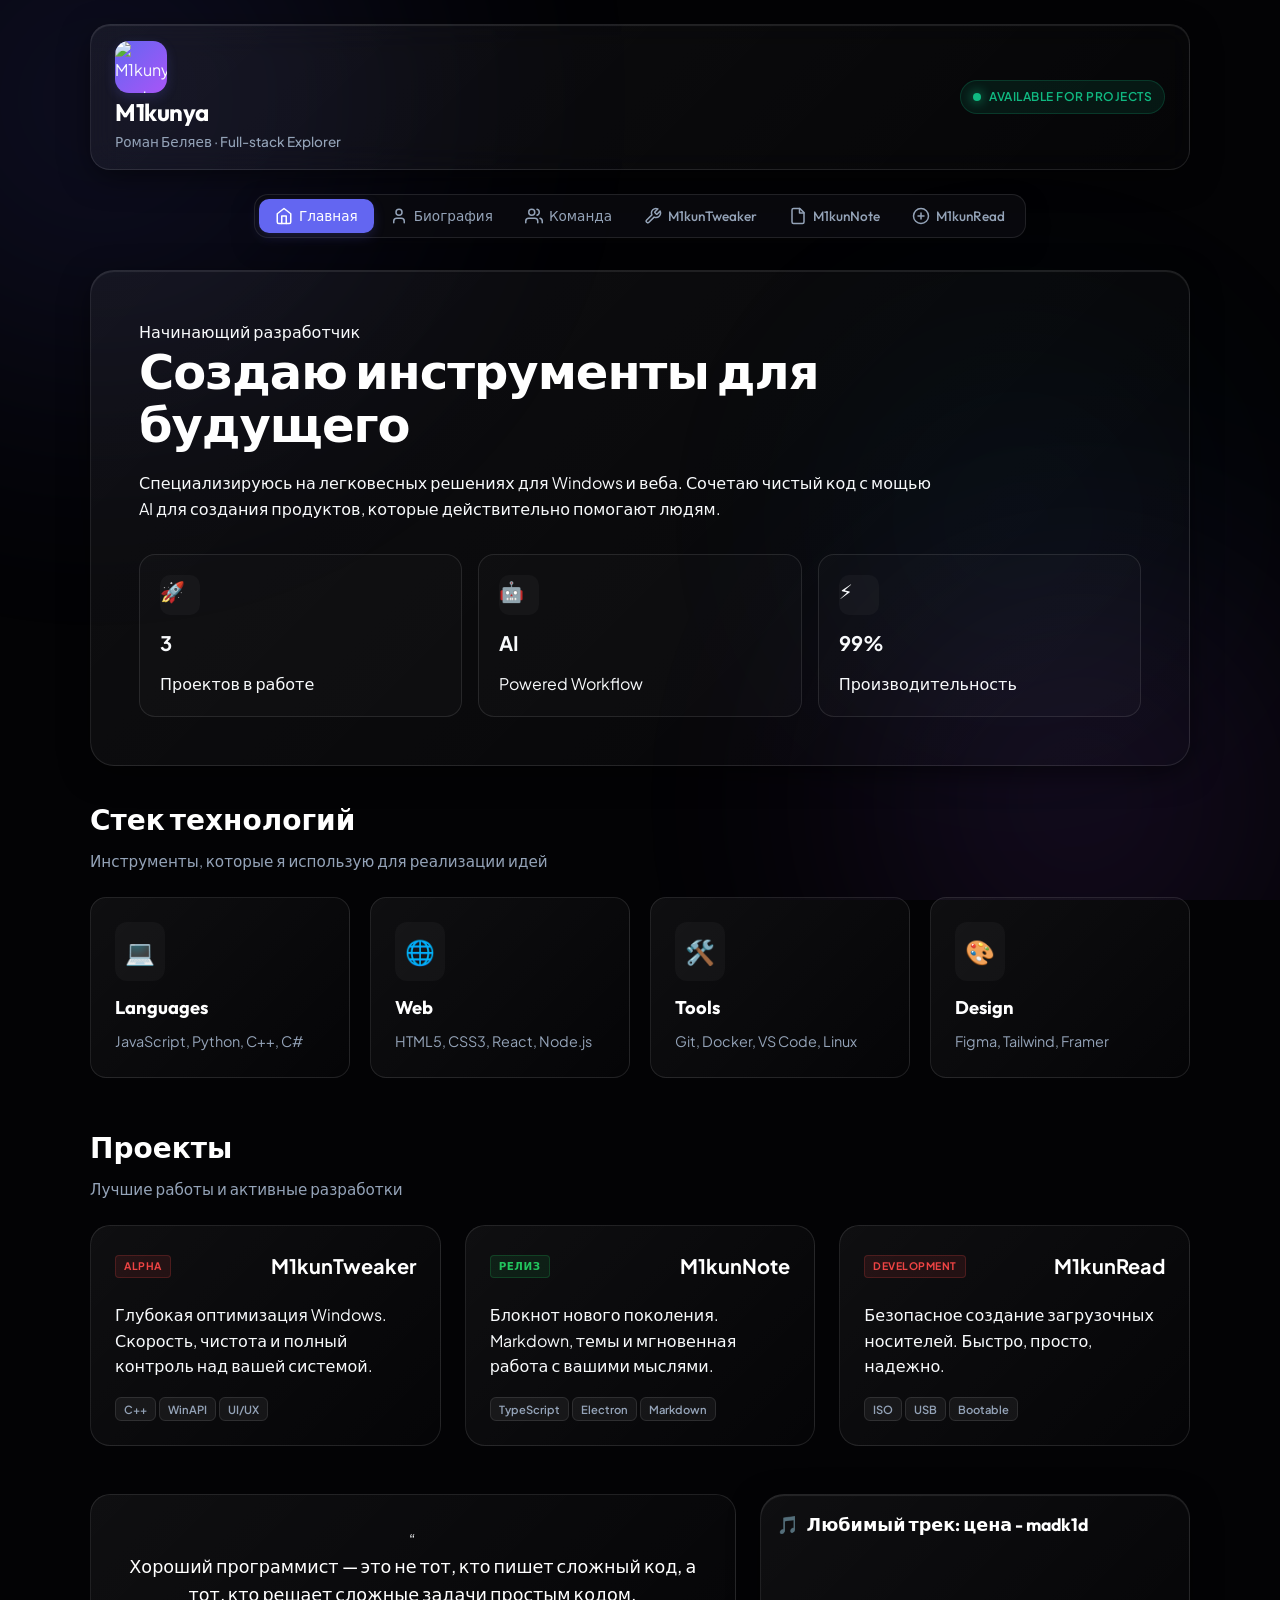
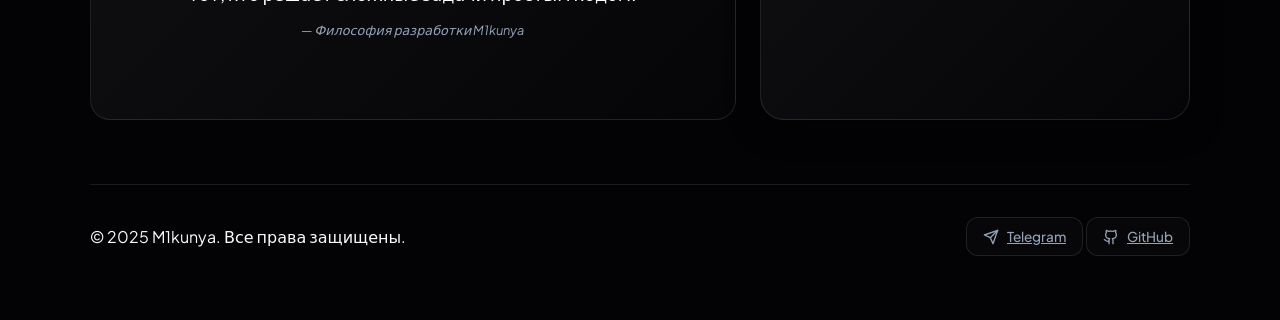
==== index.html @ b3859ced "Add M1kunNote installation download and GitHub links to portfolio page" ====
<!DOCTYPE html>
<html lang="ru">
<head>
    <meta charset="UTF-8">
    <meta name="viewport" content="width=device-width, initial-scale=1.0">
    <title>M1kunya — Начинающий разработчик & IT-энтузиаст</title>
    <!-- CSS Stylesheet -->
    <link rel="stylesheet" href="CSS.css">
    <!-- Google Fonts -->
    <link rel="preconnect" href="https://fonts.googleapis.com">
    <link rel="preconnect" href="https://fonts.gstatic.com" crossorigin>
    <link href="https://fonts.googleapis.com/css2?family=Outfit:wght@300;400;500;600;700;800&family=Plus+Jakarta+Sans:wght@300;400;500;600;700&display=swap" rel="stylesheet">
</head>
<body>
    <!-- Background glow elements -->
    <div class="glow-bg-container" aria-hidden="true">
        <div class="glow-orb orb-1"></div>
        <div class="glow-orb orb-2"></div>
        <div class="glow-orb orb-3"></div>
    </div>

    <!-- Header -->
    <header class="app-header">
        <div class="header-content">
            <div class="brand-section">
                <div class="avatar-ring">
                    <img src="https://avatars.githubusercontent.com/u/187798544?v=4" alt="M1kunya Avatar" class="avatar-img">
                </div>
                <div class="brand-text">
                    <h1>M1kunya</h1>
                    <p class="subtitle">Роман Беляев · Full-stack Explorer</p>
                </div>
            </div>
            <div class="status-indicator">
                <span class="status-dot"></span>
                <span class="status-text">Available for projects</span>
            </div>
        </div>
    </header>

    <!-- Navigation Menu -->
    <nav class="app-nav">
        <div class="nav-container">
            <button class="nav-pill active" data-target="home">
                <svg xmlns="http://www.w3.org/2000/svg" width="18" height="18" viewBox="0 0 24 24" fill="none" stroke="currentColor" stroke-width="2" stroke-linecap="round" stroke-linejoin="round"><path d="m3 9 9-7 9 7v11a2 2 0 0 1-2 2H5a2 2 0 0 1-2-2z"/><polyline points="9 22 9 12 15 12 15 22"/></svg>
                Главная
            </button>
            <button class="nav-pill" data-target="biography">
                <svg xmlns="http://www.w3.org/2000/svg" width="18" height="18" viewBox="0 0 24 24" fill="none" stroke="currentColor" stroke-width="2" stroke-linecap="round" stroke-linejoin="round"><path d="M19 21v-2a4 4 0 0 0-4-4H9a4 4 0 0 0-4 4v2"/><circle cx="12" cy="7" r="4"/></svg>
                Биография
            </button>
            <button class="nav-pill" data-target="team">
                <svg xmlns="http://www.w3.org/2000/svg" width="18" height="18" viewBox="0 0 24 24" fill="none" stroke="currentColor" stroke-width="2" stroke-linecap="round" stroke-linejoin="round"><path d="M17 21v-2a4 4 0 0 0-4-4H5a4 4 0 0 0-4 4v2"/><circle cx="9" cy="7" r="4"/><path d="M23 21v-2a4 4 0 0 0-3-3.87"/><path d="M16 3.13a4 4 0 0 1 0 7.75"/></svg>
                Команда
            </button>
            <button class="nav-pill" data-target="tweaker">
                <svg xmlns="http://www.w3.org/2000/svg" width="18" height="18" viewBox="0 0 24 24" fill="none" stroke="currentColor" stroke-width="2" stroke-linecap="round" stroke-linejoin="round"><path d="M14.7 6.3a1 1 0 0 0 0 1.4l1.6 1.6a1 1 0 0 0 1.4 0l3.77-3.77a6 6 0 0 1-7.94 7.94l-6.91 6.91a2.12 2.12 0 0 1-3-3l6.91-6.91a6 6 0 0 1 7.94-7.94l-3.76 3.76z"/></svg>
                M1kunTweaker
            </button>
            <button class="nav-pill" data-target="note">
                <svg xmlns="http://www.w3.org/2000/svg" width="18" height="18" viewBox="0 0 24 24" fill="none" stroke="currentColor" stroke-width="2" stroke-linecap="round" stroke-linejoin="round"><path d="M14.5 2H6a2 2 0 0 0-2 2v16a2 2 0 0 0 2 2h12a2 2 0 0 0 2-2V7.5L14.5 2z"/><polyline points="14 2 14 8 20 8"/></svg>
                M1kunNote
            </button>
            <button class="nav-pill" data-target="read">
                <svg xmlns="http://www.w3.org/2000/svg" width="18" height="18" viewBox="0 0 24 24" fill="none" stroke="currentColor" stroke-width="2" stroke-linecap="round" stroke-linejoin="round"><circle cx="12" cy="12" r="10"/><path d="M12 8v8"/><path d="M8 12h8"/></svg>
                M1kunRead
            </button>
        </div>
    </nav>

    <!-- Main Content Area -->
    <main class="app-main">
        
        <!-- HOME SECTION -->
        <section id="home" class="content-tab active">
            <div class="hero-card">
                <div class="hero-info">
                    <span class="badge-accent">Начинающий разработчик</span>
                    <h2>Создаю инструменты для будущего</h2>
                    <p>Специализируюсь на легковесных решениях для Windows и веба. Сочетаю чистый код с мощью AI для создания продуктов, которые действительно помогают людям.</p>
                </div>
                <div class="metrics-grid">
                    <div class="metric-card">
                        <div class="metric-icon">🚀</div>
                        <span class="metric-val text-accent" data-target="3">0</span>
                        <span class="metric-lbl">Проектов в работе</span>
                    </div>
                    <div class="metric-card">
                        <div class="metric-icon">🤖</div>
                        <span class="metric-val text-accent">AI</span>
                        <span class="metric-lbl">Powered Workflow</span>
                    </div>
                    <div class="metric-card">
                        <div class="metric-icon">⚡</div>
                        <span class="metric-val text-accent">99%</span>
                        <span class="metric-lbl">Производительность</span>
                    </div>
                </div>
            </div>

            <!-- Skills & Tech Grid -->
            <div class="section-container">
                <div class="section-header">
                    <h2>Стек технологий</h2>
                    <p>Инструменты, которые я использую для реализации идей</p>
                </div>
                <div class="skills-grid">
                    <div class="skill-category-card">
                        <div class="category-icon">💻</div>
                        <h3>Languages</h3>
                        <p class="skill-list">JavaScript, Python, C++, C#</p>
                    </div>
                    <div class="skill-category-card">
                        <div class="category-icon">🌐</div>
                        <h3>Web</h3>
                        <p class="skill-list">HTML5, CSS3, React, Node.js</p>
                    </div>
                    <div class="skill-category-card">
                        <div class="category-icon">🛠️</div>
                        <h3>Tools</h3>
                        <p class="skill-list">Git, Docker, VS Code, Linux</p>
                    </div>
                    <div class="skill-category-card">
                        <div class="category-icon">🎨</div>
                        <h3>Design</h3>
                        <p class="skill-list">Figma, Tailwind, Framer</p>
                    </div>
                </div>
            </div>

            <!-- Key Projects Grid -->
            <div class="section-container">
                <div class="section-header">
                    <h2>Проекты</h2>
                    <p>Лучшие работы и активные разработки</p>
                </div>
                <div class="projects-grid">
                    <div class="project-preview-card" data-project-link="tweaker">
                        <div class="project-header">
                            <span class="card-status danger">Alpha</span>
                            <h3>M1kunTweaker</h3>
                        </div>
                        <p>Глубокая оптимизация Windows. Скорость, чистота и полный контроль над вашей системой.</p>
                        <div class="card-footer">
                            <span class="tech-tag">C++</span>
                            <span class="tech-tag">WinAPI</span>
                            <span class="tech-tag">UI/UX</span>
                        </div>
                    </div>
                    
                    <div class="project-preview-card" data-project-link="note">
                        <div class="project-header">
                            <span class="card-status success">Релиз</span>
                            <h3>M1kunNote</h3>
                        </div>
                        <p>Блокнот нового поколения. Markdown, темы и мгновенная работа с вашими мыслями.</p>
                        <div class="card-footer">
                            <span class="tech-tag">TypeScript</span>
                            <span class="tech-tag">Electron</span>
                            <span class="tech-tag">Markdown</span>
                        </div>
                    </div>

                    <div class="project-preview-card" data-project-link="read">
                        <div class="project-header">
                            <span class="card-status danger">Development</span>
                            <h3>M1kunRead</h3>
                        </div>
                        <p>Безопасное создание загрузочных носителей. Быстро, просто, надежно.</p>
                        <div class="card-footer">
                            <span class="tech-tag">ISO</span>
                            <span class="tech-tag">USB</span>
                            <span class="tech-tag">Bootable</span>
                        </div>
                    </div>
                </div>
            </div>

            <!-- Bottom Row: Philosophy & Favorite Track -->
            <div class="bottom-home-grid" style="display: grid; grid-template-columns: 1.2fr 0.8fr; gap: 24px; margin-top: 32px; align-items: stretch;">
                <div class="philosophic-banner" style="margin: 0;">
                    <div class="banner-content">
                        <div class="quote-icon">“</div>
                        <blockquote>
                            Хороший программист — это не тот, кто пишет сложный код, а тот, кто решает сложные задачи простым кодом.
                        </blockquote>
                        <cite>— Философия разработки M1kunya</cite>
                    </div>
                </div>
                
                <div class="glass-block music-card-container" style="display: flex; flex-direction: column; padding: 16px; min-height: 220px; justify-content: space-between;">
                    <h3 style="font-family: var(--font-heading); font-size: 1.1rem; color: #fff; margin-bottom: 12px; display: flex; align-items: center; gap: 8px;">
                        <span>🎵</span> Любимый трек: цена - madk1d
                    </h3>
                    <iframe style="border-radius:12px; border: none;" src="https://open.spotify.com/embed/album/3Duo917O1SGNn6g3mcJCYd?utm_source=generator" width="100%" height="152" frameBorder="0" allowfullscreen="" allow="autoplay; clipboard-write; encrypted-media; fullscreen; picture-in-picture" loading="lazy"></iframe>
                </div>
            </div>
        </section>

        <!-- BIOGRAPHY SECTION -->
        <section id="biography" class="content-tab">
            <div class="bio-hero-container">
                <div class="bio-hero-info">
                    <span class="badge-accent">About Me</span>
                    <h2>Роман Беляев</h2>
                    <p class="bio-intro">Full-stack разработчик и исследователь AI. Создаю софт, который делает жизнь проще. Ростов-на-Дону, Россия.</p>
                    
                    <div class="info-tags">
                        <span class="pill-badge soft">#Windows</span>
                        <span class="pill-badge info">#AI</span>
                        <span class="pill-badge success">#SelfTaught</span>
                    </div>
                </div>
                
                <div class="bio-stats">
                    <div class="bio-stat-item">
                        <span class="num text-accent" data-target="12">0</span>
                        <span class="label">Years Old</span>
                    </div>
                    <div class="bio-stat-item">
                        <span class="num text-accent">RU</span>
                        <span class="label">Location</span>
                    </div>
                </div>
            </div>

            <div class="bio-content-grid">
                <!-- Hobbies -->
                <div class="glass-block">
                    <h3>Хобби и интересы</h3>
                    <ul class="styled-list">
                        <li>
                            <span class="list-bullet">🎮</span>
                            <span>Стример на платформе Twitch</span>
                        </li>
                        <li>
                            <span class="list-bullet">💻</span>
                            <span>Разработка приложений и веб-сайтов</span>
                        </li>
                        <li>
                            <span class="list-bullet">🎨</span>
                            <span>Дизайн пользовательских интерфейсов</span>
                        </li>
                        <li>
                            <span class="list-bullet">🚀</span>
                            <span>Изучение новых технологий и языков</span>
                        </li>
                    </ul>
                </div>

                <!-- Story -->
                <div class="glass-block">
                    <h3>История жизни</h3>
                    <div class="bio-text">
                        <p>Роман родился и вырос в городе Ростов-на-Дону, где и проживает по сей день. Его путь в мире технологий начался с самостоятельного изучения программирования, что стало отправной точкой для развития его карьеры.</p>
                        <p>Стримерская деятельность началась после успешного эксперимента на платформе Twitch, где Роман впервые набрал 20 зрителей за один стрим. Этот опыт вдохновил его на дальнейшее развитие в данном направлении.</p>
                        <p>На протяжении своей карьеры Роман столкнулся с различными вызовами, включая потерю исходного кода проектов, что только укрепило его навыки и опыт в разработке.</p>
                    </div>
                </div>
            </div>

            <!-- Career Highlights -->
            <div class="section-container">
                <div class="section-header">
                    <h2>Ключевые моменты карьеры</h2>
                    <p>Важные вехи, сформировавшие подход к кодингу</p>
                </div>
                <div class="highlights-grid">
                    <div class="highlight-card">
                        <div class="hl-number">01</div>
                        <h3>Дважды терял исходный код</h3>
                        <p>Эти инциденты научили важности резервного копирования и управления версиями кода (Git), что значительно улучшило его подход к разработке.</p>
                    </div>
                    <div class="highlight-card">
                        <div class="hl-number">02</div>
                        <h3>Быстрое изучение технологий</h3>
                        <p>Легко освоил такие языки программирования как JavaScript, Python, C++, C#, что демонстрирует его способности к быстрому обучению.</p>
                    </div>
                    <div class="highlight-card">
                        <div class="hl-number">03</div>
                        <h3>Самостоятельное развитие</h3>
                        <p>Все свои навыки в разработке и стриминге Роман приобрел благодаря собственной инициативе, упорству и практике.</p>
                    </div>
                    <div class="highlight-card">
                        <div class="hl-number">04</div>
                        <h3>Использование нейросетей</h3>
                        <p>Роман следит за бэкендом кода, в то время как нейросеть помогает с фронтендом. Это позволяет оптимизировать процесс и ускорить релизы.</p>
                    </div>
                </div>
            </div>

            <div class="philosophic-banner alt-style">
                <div class="banner-content">
                    <blockquote class="philosophy-quote">
                        "Каждый вызов — это возможность для роста. Потеря кода не означает поражение, а дает шанс создать что-то еще лучшее."
                    </blockquote>
                </div>
            </div>
        </section>

        <!-- TEAM SECTION -->
        <section id="team" class="content-tab">
            <div class="team-hero">
                <div class="th-info">
                    <span class="badge-accent">Коллаборация и рост</span>
                    <h2>Кто мы</h2>
                    <p>Мы небольшая, но гибкая команда, объединяющая разработку, дизайн и эксперименты с нейросетями. Фокусируемся на продуктах, которые делают работу пользователей проще и приятнее.</p>
                </div>
                <div class="th-metrics">
                    <div class="metric-min">
                        <span class="val">3</span>
                        <span class="lbl">ключевых направления: разработка, дизайн, комьюнити</span>
                    </div>
                    <div class="metric-min">
                        <span class="val">24/7</span>
                        <span class="lbl">улучшаем продукты и документацию</span>
                    </div>
                    <div class="metric-min">
                        <span class="val">∞</span>
                        <span class="lbl">идей и экспериментов с AI-подходами</span>
                    </div>
                </div>
            </div>

            <div class="team-split-grid">
                <!-- Classes of participants -->
                <div class="glass-block">
                    <h3>Классы участников</h3>
                    <div class="class-cards">
                        <div class="class-card">
                            <h4>Комьюнити тестировщиков</h4>
                            <p class="role-sub">Обратная связь и тесты</p>
                            <p>Помогают находить баги, предлагают улучшения и проверяют стабильность сборок на разных версиях систем Windows 10/11.</p>
                        </div>
                        <div class="class-card">
                            <h4>AI-ассистенты</h4>
                            <p class="role-sub">Исследования и автоматизация</p>
                            <p>Генерируют идеи, ускоряют написание кода и документации, помогают прототипировать функции интерфейсов.</p>
                        </div>
                    </div>
                </div>

                <!-- How we work -->
                <div class="glass-block">
                    <h3>Как мы работаем</h3>
                    <div class="work-methods">
                        <div class="method-item">
                            <span class="m-icon">💎</span>
                            <div>
                                <h4>Прозрачность</h4>
                                <p>Регулярно обновляем планы, версии и статусы. Вся документация и дизайн доступны в открытом виде.</p>
                            </div>
                        </div>
                        <div class="method-item">
                            <span class="m-icon">🧪</span>
                            <div>
                                <h4>Эксперименты</h4>
                                <p>Тестируем новые подходы к Windows API, автотестам и интеграции AI, чтобы ускорить наши релизы.</p>
                            </div>
                        </div>
                        <div class="method-item">
                            <span class="m-icon">📣</span>
                            <div>
                                <h4>Коммуникация</h4>
                                <p>Поддерживаем быстрые циклы обратной связи с пользователями через Telegram и GitHub Issues.</p>
                            </div>
                        </div>
                    </div>
                </div>
            </div>

            <!-- Features / Advantages -->
            <div class="section-container">
                <div class="section-header">
                    <h2>Наши преимущества</h2>
                    <p>Что делает наш подход эффективным</p>
                </div>
                <div class="advantages-grid">
                    <div class="adv-card">
                        <div class="adv-icon">🚀</div>
                        <h4>Быстрые релизы</h4>
                        <p>Маленькая команда и короткие циклы — быстрее проверяем идеи, фиксим баги и выкатываем улучшения.</p>
                    </div>
                    <div class="adv-card">
                        <div class="adv-icon">🤝</div>
                        <h4>Открытость</h4>
                        <p>Этот сайт и проекты лежат и хостятся на GitHub — можно свободно изучать исходный код.</p>
                    </div>
                    <div class="adv-card">
                        <div class="adv-icon">🧠</div>
                        <h4>Автоматизация</h4>
                        <p>Активно используем нейросети и скрипты для рутины, чтобы сфокусироваться на качестве продукта.</p>
                    </div>
                </div>
            </div>

            <!-- Core Team Members -->
            <div class="section-container">
                <div class="section-header">
                    <h2>Участники команды</h2>
                    <p>Люди, вносящие вклад в развитие экосистемы M1kunya</p>
                </div>
                <div class="members-grid">
                    <div class="member-card">
                        <div class="member-avatar">👑</div>
                        <h3>Роман Беляев (@IAmM1kunya)</h3>
                        <p class="role">Главный по продуктам и релизам</p>
                        <p class="bio">Создает, определяет приоритеты, следит за качеством сборок и принимает финальные решения по фичам, дизайну и релизам.</p>
                        <div class="tags-row">
                            <span class="member-tag">Главный разработчик</span>
                        </div>
                    </div>
                    
                    <div class="member-card">
                        <div class="member-avatar">🛡️</div>
                        <h3>Ликспи (@lixpis)</h3>
                        <p class="role">Бета-Тестер</p>
                        <p class="bio">Первый официальный бета-тестер. Проводит детальные проверки и находит редкие баги.</p>
                        <div class="tags-row">
                            <span class="member-tag">Tweaker</span>
                            <span class="member-tag">Note</span>
                            <span class="member-tag">Read</span>
                        </div>
                    </div>

                    <div class="member-card">
                        <div class="member-avatar">⚡</div>
                        <h3>Sl1de (@TheNiceBruh)</h3>
                        <p class="role">Тестировщик оптимизаций</p>
                        <p class="bio">Тестировал пак оптимизации на ранних этапах разработки. Помогал выявлять проблемы совместимости.</p>
                        <div class="tags-row">
                            <span class="member-tag">Tweaker</span>
                            <span class="member-tag">Оптимизация</span>
                        </div>
                    </div>
                </div>
            </div>
        </section>

        <!-- PROJECT TWEAKER SECTION -->
        <section id="tweaker" class="content-tab">
            <div class="project-hero">
                <div class="ph-info">
                    <div class="ph-header">
                        <h2>M1kunTweaker</h2>
                        <span class="status-badge danger">В разработке · BETA 1.0B</span>
                    </div>
                    <p class="ph-desc">Утилита для глубокой кастомизации и оптимизации Windows. Фокус на скорости работы, аккуратных безопасных настройках и автоматизации повседневных процессов.</p>
                </div>
            </div>

            <div class="project-details-grid">
                <!-- Features List -->
                <div class="glass-block">
                    <h3>Ключевые возможности</h3>
                    <ul class="styled-checklist">
                        <li>
                            <span class="check-icon">✓</span>
                            <span>Полная кастомизация интерфейса Windows</span>
                        </li>
                        <li>
                            <span class="check-icon">✓</span>
                            <span>Оптимизация системной производительности</span>
                        </li>
                        <li>
                            <span class="check-icon">✓</span>
                            <span>Мониторинг ресурсов процессора и дисков</span>
                        </li>
                        <li>
                            <span class="check-icon">✓</span>
                            <span>Быстрая первоначальная настройка и активация Windows</span>
                        </li>
                        <li>
                            <span class="check-icon">✓</span>
                            <span>Резервное восстановление системы в 1 клик</span>
                        </li>
                    </ul>
                    
                    <div class="tags-block">
                        <span class="pill-badge soft">Оптимизация</span>
                        <span class="pill-badge info">Твики UI</span>
                        <span class="pill-badge success">Восстановление</span>
                    </div>
                </div>

                <!-- Unique Features -->
                <div class="glass-block">
                    <h3>Уникальные особенности</h3>
                    <ul class="styled-checklist">
                        <li>
                            <span class="star-icon">★</span>
                            <span>Интуитивно понятный минималистичный дизайн, не требующий опыта работы с твикерами.</span>
                        </li>
                        <li>
                            <span class="star-icon">★</span>
                            <span>Автоматическое обнаружение и безопасное исправление распространенных системных сбоев.</span>
                        </li>
                    </ul>
                </div>
            </div>

            <!-- Interactive UI Preview -->
            <div class="glass-block section-block">
                <h3>Интерактивный прототип M1kunTweaker</h3>
                <p style="margin-bottom: 20px; font-size: 0.9rem; color: var(--text-muted);">Попробуйте функции оптимизации прямо в браузере (симулированный интерфейс приложения):</p>
                <div class="tweaker-demo-container">
                    <div class="tweaker-sidebar">
                        <div class="tweaker-side-item active" data-tab="tweaks">
                            <svg xmlns="http://www.w3.org/2000/svg" width="16" height="16" viewBox="0 0 24 24" fill="none" stroke="currentColor" stroke-width="2" stroke-linecap="round" stroke-linejoin="round"><path d="M12.22 2h-.44a2 2 0 0 0-2 2v.18a2 2 0 0 1-1 1.73l-.43.25a2 2 0 0 1-2 0l-.15-.08a2 2 0 0 0-2.73.73l-.22.38a2 2 0 0 0 .73 2.73l.15.1a2 2 0 0 1 1 1.72v.51a2 2 0 0 1-1 1.74l-.15.09a2 2 0 0 0-.73 2.73l.22.38a2 2 0 0 0 2.73.73l.15-.08a2 2 0 0 1 2 0l.43.25a2 2 0 0 1 1 1.73V20a2 2 0 0 0 2 2h.44a2 2 0 0 0 2-2v-.18a2 2 0 0 1 1-1.73l.43-.25a2 2 0 0 1 2 0l.15.08a2 2 0 0 0 2.73-.73l.22-.39a2 2 0 0 0-.73-2.73l-.15-.08a2 2 0 0 1-1-1.74v-.5a2 2 0 0 1 1-1.74l.15-.1a2 2 0 0 0 .73-2.73l-.22-.38a2 2 0 0 0-2.73-.73l-.15.08a2 2 0 0 1-2 0l-.43-.25a2 2 0 0 1-1-1.73V4a2 2 0 0 0-2-2z"/><circle cx="12" cy="12" r="3"/></svg>
                            <span>Твики системы</span>
                        </div>
                        <div class="tweaker-side-item" data-tab="services">
                            <svg xmlns="http://www.w3.org/2000/svg" width="16" height="16" viewBox="0 0 24 24" fill="none" stroke="currentColor" stroke-width="2" stroke-linecap="round" stroke-linejoin="round"><path d="M21 16V8a2 2 0 0 0-1-1.73l-7-4a2 2 0 0 0-2 0l-7 4A2 2 0 0 0 3 8v8a2 2 0 0 0 1 1.73l7 4a2 2 0 0 0 2 0l7-4A2 2 0 0 0 21 16z"/><polyline points="3.27 6.96 12 12.01 20.73 6.96"/><line x1="12" y1="22.08" x2="12" y2="12"/></svg>
                            <span>Службы</span>
                        </div>
                        <div class="tweaker-side-item" data-tab="privacy">
                            <svg xmlns="http://www.w3.org/2000/svg" width="16" height="16" viewBox="0 0 24 24" fill="none" stroke="currentColor" stroke-width="2" stroke-linecap="round" stroke-linejoin="round"><rect x="3" y="11" width="18" height="11" rx="2" ry="2"/><path d="M7 11V7a5 5 0 0 1 10 0v4"/></svg>
                            <span>Приватность</span>
                        </div>
                    </div>
                    <div class="tweaker-content-panel">
                        <!-- Tweaks Tab -->
                        <div class="tweaker-panel-tab active" id="demo-tab-tweaks">
                            <div class="demo-option-row">
                                <div class="demo-option-info">
                                    <h4>Отключить анимации Windows</h4>
                                    <p>Увеличивает отзывчивость интерфейса за счёт отключения лишних эффектов</p>
                                </div>
                                <label class="demo-switch">
                                    <input type="checkbox" id="tweak-animations">
                                    <span class="demo-slider"></span>
                                </label>
                            </div>
                            <div class="demo-option-row">
                                <div class="demo-option-info">
                                    <h4>Игровой режим твиков</h4>
                                    <p>Оптимизирует планировщик задач процессора для максимального FPS в играх</p>
                                </div>
                                <label class="demo-switch">
                                    <input type="checkbox" id="tweak-gaming" checked>
                                    <span class="demo-slider"></span>
                                </label>
                            </div>
                            <div class="demo-option-row">
                                <div class="demo-option-info">
                                    <h4>Очистка кэша DNS</h4>
                                    <p>Сброс кэша сопоставления имен для устранения сетевых неполадок</p>
                                </div>
                                <button class="demo-action-btn" id="btn-clear-dns">Очистить DNS</button>
                            </div>
                        </div>
                        <!-- Services Tab -->
                        <div class="tweaker-panel-tab" id="demo-tab-services">
                            <div class="demo-option-row">
                                <div class="demo-option-info">
                                    <h4>Служба телеметрии (DiagTrack)</h4>
                                    <p>Сбор данных об использовании системы в Microsoft</p>
                                </div>
                                <button class="demo-action-btn btn-danger-style" id="btn-disable-telemetry">Отключить</button>
                            </div>
                            <div class="demo-option-row">
                                <div class="demo-option-info">
                                    <h4>Центр обновлений Windows</h4>
                                    <p>Автоматическое скачивание обновлений в фоне</p>
                                </div>
                                <button class="demo-action-btn btn-secondary-style" id="btn-toggle-updates">Приостановить</button>
                            </div>
                        </div>
                        <!-- Privacy Tab -->
                        <div class="tweaker-panel-tab" id="demo-tab-privacy">
                            <div class="demo-option-row">
                                <div class="demo-option-info">
                                    <h4>Отключить Cortana</h4>
                                    <p>Полное выключение голосового помощника Microsoft</p>
                                </div>
                                <label class="demo-switch">
                                    <input type="checkbox" id="tweak-cortana" checked>
                                    <span class="demo-slider"></span>
                                </label>
                            </div>
                            <div class="demo-option-row">
                                <div class="demo-option-info">
                                    <h4>Заблокировать рекламный ID</h4>
                                    <p>Запрещает приложениям использовать ваш рекламный идентификатор</p>
                                </div>
                                <label class="demo-switch">
                                    <input type="checkbox" id="tweak-ads" checked>
                                    <span class="demo-slider"></span>
                                </label>
                            </div>
                        </div>
                    </div>
                </div>
            </div>

            <!-- System Requirements -->
            <div class="glass-block section-block">
                <h3>Системные требования</h3>
                <div class="reqs-container">
                    <div class="req-item">
                        <span class="req-label">ОС:</span>
                        <span class="req-value">Windows 10 / 11 (x64)</span>
                    </div>
                    <div class="req-item">
                        <span class="req-label">Процессор:</span>
                        <span class="req-value">2 ядра, 1.5 ГГц или выше</span>
                    </div>
                    <div class="req-item">
                        <span class="req-label">ОЗУ:</span>
                        <span class="req-value">4 ГБ или больше</span>
                    </div>
                    <div class="req-item">
                        <span class="req-label">Место на диске:</span>
                        <span class="req-value">50 МБ для установки</span>
                    </div>
                    <div class="req-item">
                        <span class="req-label">Важно:</span>
                        <span class="req-value">Требуются права администратора для работы</span>
                    </div>
                </div>
            </div>
        </section>

        <!-- PROJECT NOTE SECTION -->
        <section id="note" class="content-tab">
            <div class="project-hero">
                <div class="ph-info">
                    <div class="ph-header">
                        <h2>M1kunNote</h2>
                        <span class="status-badge success">Релиз · Версия 1.0.0</span>
                    </div>
                    <p class="ph-desc">Современный текстовый редактор с поддержкой разметки Markdown, кастомными темами и горячими клавишами. Создан, чтобы писать и структурировать мысли без лишнего визуального шума.</p>
                    <div class="ph-actions" style="margin-top: 20px; display: flex; gap: 12px;">
                        <a href="https://github.com/Funtyra52/M1kunNote/releases/download/v1.0.0/m1kun-note-1.0.0-setup.exe" class="flash-btn" style="text-decoration: none; display: inline-flex; align-items: center; gap: 8px;">
                            <svg xmlns="http://www.w3.org/2000/svg" width="16" height="16" viewBox="0 0 24 24" fill="none" stroke="currentColor" stroke-width="2" stroke-linecap="round" stroke-linejoin="round"><path d="M21 15v4a2 2 0 0 1-2 2H5a2 2 0 0 1-2-2v-4"/><polyline points="7 10 12 15 17 10"/><line x1="12" y1="15" x2="12" y2="3"/></svg>
                            Скачать установщик (.exe)
                        </a>
                        <a href="https://github.com/Funtyra52/M1kunNote" target="_blank" rel="noopener" class="demo-action-btn btn-secondary-style" style="text-decoration: none; display: inline-flex; align-items: center; gap: 8px; padding: 12px 24px; border-radius: 10px; font-weight: 600; font-size: 0.9rem; border: 1px solid var(--border-color); color: #fff;">
                            <svg xmlns="http://www.w3.org/2000/svg" width="16" height="16" viewBox="0 0 24 24" fill="none" stroke="currentColor" stroke-width="2" stroke-linecap="round" stroke-linejoin="round"><path d="M15 22v-4a4.8 4.8 0 0 0-1-3.5c3 0 6-2 6-5.5.08-1.25-.27-2.48-1-3.5.28-1.15.28-2.35 0-3.5 0 0-1 0-3 1.5-2.64-.5-5.36-.5-8 0C6 2 5 2 5 2c-.3 1.15-.3 2.35 0 3.5A5.403 5.403 0 0 0 4 9c0 3.5 3 5.5 6 5.5-.39.49-.68 1.05-.85 1.65-.17.6-.22 1.23-.15 1.85v4"/><path d="M9 18c-4.51 2-5-2-7-2"/></svg>
                            Исходный код GitHub
                        </a>
                    </div>
                </div>
            </div>

            <div class="project-details-grid">
                <!-- Features List -->
                <div class="glass-block">
                    <h3>Основные функции</h3>
                    <ul class="styled-checklist">
                        <li>
                            <span class="check-icon">✓</span>
                            <span>Поддержка синтаксиса Markdown с живым превью</span>
                        </li>
                        <li>
                            <span class="check-icon">✓</span>
                            <span>Настраиваемые темы оформления и цветовые схемы</span>
                        </li>
                        <li>
                            <span class="check-icon">✓</span>
                            <span>Быстрый откат изменений (история версий)</span>
                        </li>
                    </ul>
                </div>

                <!-- Extra Features -->
                <div class="glass-block">
                    <h3>Дополнительные возможности</h3>
                    <ul class="styled-checklist">
                        <li>
                            <span class="check-icon">✓</span>
                            <span>Экспорт документов в форматы PDF, HTML, DOCX</span>
                        </li>
                        <li>
                            <span class="check-icon">✓</span>
                            <span>Горячие клавиши для быстрого форматирования</span>
                        </li>
                        <li>
                            <span class="check-icon">✓</span>
                            <span>Автоматическое переключение светлой и тёмной тем</span>
                        </li>
                    </ul>
                </div>
            </div>

            <!-- Use Cases -->
            <div class="section-container">
                <div class="section-header">
                    <h2>Сценарии использования</h2>
                    <p>Кому и как Note помогает в повседневной работе</p>
                </div>
                <div class="use-cases-grid">
                    <div class="use-case-card">
                        <div class="uc-icon">👩‍💻</div>
                        <h4>Для разработчиков</h4>
                        <p>Идеально подходит для написания README, ведения технической документации и сохранения сниппетов кода.</p>
                    </div>
                    <div class="use-case-card">
                        <div class="uc-icon">🎓</div>
                        <h4>Для студентов</h4>
                        <p>Отличный инструмент для быстрого и понятного конспектирования лекций и структурирования учебных тем.</p>
                    </div>
                    <div class="use-case-card">
                        <div class="uc-icon">💼</div>
                        <h4>Для профессионалов</h4>
                        <p>Подходит для ведения рабочих заметок на совещаниях, планирования задач и создания списков дел.</p>
                    </div>
                </div>
            </div>

            <!-- System Requirements -->
            <div class="glass-block section-block">
                <h3>Системные требования</h3>
                <div class="reqs-container">
                    <div class="req-item">
                        <span class="req-label">ОС:</span>
                        <span class="req-value">Windows 10 / 11 (x64) (поддерживается установщиком)</span>
                    </div>
                    <div class="req-item">
                        <span class="req-label">Процессор:</span>
                        <span class="req-value">Intel Core / AMD 1.5 ГГц или выше</span>
                    </div>
                    <div class="req-item">
                        <span class="req-label">ОЗУ:</span>
                        <span class="req-value">2 ГБ или больше</span>
                    </div>
                    <div class="req-item">
                        <span class="req-label">Место на диске:</span>
                        <span class="req-value">150 МБ свободного места</span>
                    </div>
                    <div class="req-item">
                        <span class="req-label">Дополнительно:</span>
                        <span class="req-value">Поддержка Unicode, офлайн-режим, не требует прав администратора при установке для одного пользователя</span>
                    </div>
                </div>
            </div>

            <!-- Interactive Editor Preview -->
            <div class="glass-block section-block">
                <h3>Интерактивный редактор Note (Концепт)</h3>
                <p style="margin-bottom: 20px; font-size: 0.9rem; color: var(--text-muted);">Попробуйте написать Markdown и посмотреть на мгновенный результат с подсветкой:</p>
                <div class="note-editor-demo">
                    <div class="note-editor-sidebar">
                        <div class="note-file active" data-content="# Идеи.md\n\n- **Идея 1**: Написать твикер для Windows\n- **Идея 2**: Сделать редизайн портфолио\n- *Идея 3*: Запустить стрим на Twitch">📝 Идеи.md</div>
                        <div class="note-file" data-content="# Список задач\n\n1. [x] Добавить интерактивные элементы\n2. [ ] Улучшить стили в CSS\n3. [ ] Написать JS скрипты">📝 To-do list.md</div>
                        <div class="note-file" data-content="# Рецепт пирога 🥧\n\n- Мука: 2 стакана\n- Сахар: 1 стакан\n- Яблоки: 4 штуки\n\n*Выпекать при 180°C 40 минут.*">📝 Рецепт пирога.md</div>
                    </div>
                    <div class="note-editor-workspace">
                        <div class="note-pane note-input-pane">
                            <div class="pane-header">Редактор</div>
                            <textarea id="note-demo-input" placeholder="Введите Markdown..."># Идеи.md

- **Идея 1**: Написать твикер для Windows
- **Идея 2**: Сделать редизайн портфолио
- *Идея 3*: Запустить стрим на Twitch</textarea>
                        </div>
                        <div class="note-pane note-preview-pane">
                            <div class="pane-header">Превью</div>
                            <div class="pane-content" id="note-demo-preview">
                                <h1>Идеи.md</h1>
                                <ul>
                                    <li><strong>Идея 1</strong>: Написать твикер для Windows</li>
                                    <li><strong>Идея 2</strong>: Сделать редизайн портфолио</li>
                                    <li><em>Идея 3</em>: Запустить стрим на Twitch</li>
                                </ul>
                            </div>
                        </div>
                    </div>
                </div>
            </div>
        </section>

        <!-- PROJECT READ SECTION -->
        <section id="read" class="content-tab">
            <div class="project-hero">
                <div class="ph-info">
                    <div class="ph-header">
                        <h2>M1kunRead</h2>
                        <span class="status-badge danger">В разработке · BETA 1.0B</span>
                    </div>
                    <p class="ph-desc">Удобная и сверхбыстрая утилита для записи ISO образов на USB-накопители и мгновенного создания загрузочных носителей. Просто выберите образ, укажите флешку и дождитесь проверки целостности.</p>
                </div>
            </div>

            <div class="project-details-grid">
                <!-- Features List -->
                <div class="glass-block">
                    <h3>Основные функции</h3>
                    <ul class="styled-checklist">
                        <li>
                            <span class="check-icon">✓</span>
                            <span>Запись ISO файлов на USB с высокой скоростью</span>
                        </li>
                        <li>
                            <span class="check-icon">✓</span>
                            <span>Поддержка режимов UEFI и Legacy</span>
                        </li>
                        <li>
                            <span class="check-icon">✓</span>
                            <span>Детализированное отображение прогресса записи</span>
                        </li>
                        <li>
                            <span class="check-icon">✓</span>
                            <span>Поддержка файловых систем FAT32, NTFS, exFAT</span>
                        </li>
                    </ul>
                    
                    <div class="tags-block">
                        <span class="pill-badge soft">ISO на любые системы</span>
                    </div>
                </div>

                <!-- Supported Systems -->
                <div class="glass-block">
                    <h3>Поддерживаемые системы</h3>
                    <div class="systems-support">
                        <div class="sys-item">
                            <span class="sys-logo">🪟</span>
                            <h4>Windows</h4>
                            <p>Запись образов Windows 7, 8, 10, 11</p>
                        </div>
                        <div class="sys-item">
                            <span class="sys-logo">🐧</span>
                            <h4>Linux</h4>
                            <p>Ubuntu, Fedora, Arch Linux и др.</p>
                        </div>
                    </div>
                </div>
            </div>

            <!-- System Requirements -->
            <div class="glass-block section-block">
                <h3>Системные требования</h3>
                <div class="reqs-container">
                    <div class="req-item">
                        <span class="req-label">ОС:</span>
                        <span class="req-value">Windows 7 или новее</span>
                    </div>
                    <div class="req-item">
                        <span class="req-label">Интерфейс:</span>
                        <span class="req-value">USB-порт для подключения накопителей (желательно USB 3.0)</span>
                    </div>
                    <div class="req-item">
                        <span class="req-label">Память накопителя:</span>
                        <span class="req-value">Минимум 4 ГБ свободного места на USB-флешке</span>
                    </div>
                    <div class="req-item">
                        <span class="req-label">Важно:</span>
                        <span class="req-value">Необходимы права администратора для записи на низком уровне</span>
                    </div>
                </div>
            </div>
            <!-- Interactive Boot Flasher Prototype -->
            <div class="glass-block section-block">
                <h3>Симулятор записи Read</h3>
                <p style="margin-bottom: 20px; font-size: 0.9rem; color: var(--text-muted);">Интерактивный прототип процесса прошивки ISO образа на USB-носитель:</p>
                <div class="read-flasher-demo">
                    <div class="flash-setup-row">
                        <div class="flash-field">
                            <label>Выберите ISO образ:</label>
                            <select id="read-iso-select">
                                <option>ubuntu-24.04-desktop-amd64.iso (4.1 GB)</option>
                                <option>Windows11_Install_x64.iso (6.2 GB)</option>
                                <option>archlinux-x86_64.iso (850 MB)</option>
                            </select>
                        </div>
                        <div class="flash-field">
                            <label>Целевой USB-накопитель:</label>
                            <select id="read-usb-select">
                                <option>Kingston DataTraveler 3.0 (32 GB)</option>
                                <option>Samsung Bar Plus USB (64 GB)</option>
                            </select>
                        </div>
                    </div>
                    
                    <div class="flash-progress-area" style="display: none;">
                        <div class="progress-bar-container">
                            <div class="progress-bar-fill" id="read-flash-progress"></div>
                        </div>
                        <div class="flash-status-text" id="read-flash-status">Подготовка к записи...</div>
                    </div>
                    
                    <div class="flash-action-area">
                        <button class="flash-btn" id="read-btn-flash">Запустить запись</button>
                    </div>
                </div>
            </div>
        </section>

    </main>

    <!-- Footer -->
    <footer class="app-footer">
        <div class="footer-content">
            <p class="copyright">© 2025 M1kunya. Все права защищены.</p>
            <div class="footer-links">
                <a href="https://t.me/IAmM1kunya" target="_blank" rel="noopener" class="footer-link-pill telegram">
                    <svg xmlns="http://www.w3.org/2000/svg" width="16" height="16" viewBox="0 0 24 24" fill="none" stroke="currentColor" stroke-width="2" stroke-linecap="round" stroke-linejoin="round"><path d="m22 2-7 20-4-9-9-4Z"/><path d="M22 2 11 13"/></svg>
                    Telegram
                </a>
                <a href="https://github.com/Funtyra52" target="_blank" rel="noopener" class="footer-link-pill github">
                    <svg xmlns="http://www.w3.org/2000/svg" width="16" height="16" viewBox="0 0 24 24" fill="none" stroke="currentColor" stroke-width="2" stroke-linecap="round" stroke-linejoin="round"><path d="M15 22v-4a4.8 4.8 0 0 0-1-3.5c3 0 6-2 6-5.5.08-1.25-.27-2.48-1-3.5.28-1.15.28-2.35 0-3.5 0 0-1 0-3 1.5-2.64-.5-5.36-.5-8 0C6 2 5 2 5 2c-.3 1.15-.3 2.35 0 3.5A5.403 5.403 0 0 0 4 9c0 3.5 3 5.5 6 5.5-.39.49-.68 1.05-.85 1.65-.17.6-.22 1.23-.15 1.85v4"/><path d="M9 18c-4.51 2-5-2-7-2"/></svg>
                    GitHub
                </a>
            </div>
        </div>
    </footer>

    <!-- JS Scripts -->
    <script src="script.js"></script>
    <script src="birthday.js"></script>
</body>
</html>
---- CSS.css ----
/* --- Modern CSS Design System for M1kunya Portfolio --- */

:root {
    --bg-dark: #030305;
    --bg-card: linear-gradient(135deg, rgba(255, 255, 255, 0.05) 0%, rgba(255, 255, 255, 0.01) 100%);
    --bg-card-hover: linear-gradient(135deg, rgba(255, 255, 255, 0.1) 0%, rgba(255, 255, 255, 0.03) 100%);
    --bg-card-subtle: linear-gradient(135deg, rgba(255, 255, 255, 0.03) 0%, rgba(255, 255, 255, 0.005) 100%);
    --border-color: rgba(255, 255, 255, 0.1);
    --border-color-hover: rgba(255, 255, 255, 0.2);
    
    --primary-color: #6366f1; /* Indigo */
    --primary-glow: rgba(99, 102, 241, 0.2);
    --secondary-color: #a855f7; /* Purple */
    --secondary-glow: rgba(168, 85, 247, 0.2);
    --accent-blue: #0ea5e9; /* Sky Blue */
    --accent-emerald: #10b981; /* Emerald */
    
    --text-main: #f8fafc;
    --text-muted: #94a3b8;
    --text-inverse: #0f172a;
    
    --glass-blur: blur(16px);
    --glass-shadow: 0 8px 32px -4px rgba(0, 0, 0, 0.6), inset 0 1px 1px rgba(255, 255, 255, 0.1);
    --transition-smooth: all 0.3s cubic-bezier(0.4, 0, 0.2, 1);
    
    --font-heading: 'Outfit', 'Inter', system-ui, sans-serif;
    --font-body: 'Plus Jakarta Sans', 'Inter', system-ui, sans-serif;
}

/* --- Base Setup --- */
::-webkit-scrollbar {
    width: 10px;
    height: 10px;
}
::-webkit-scrollbar-track {
    background: var(--bg-dark);
}
::-webkit-scrollbar-thumb {
    background: rgba(255, 255, 255, 0.15);
    border-radius: 10px;
}
::-webkit-scrollbar-thumb:hover {
    background: rgba(255, 255, 255, 0.25);
}

html {
    scroll-behavior: smooth;
}

@keyframes fadeInSlideUp {
    from {
        opacity: 0;
        transform: translateY(30px);
    }
    to {
        opacity: 1;
        transform: translateY(0);
    }
}

* {
    box-sizing: border-box;
    margin: 0;
    padding: 0;
}

body {
    background-color: var(--bg-dark);
    color: var(--text-main);
    font-family: var(--font-body);
    font-size: 16px;
    line-height: 1.6;
    min-height: 100vh;
    overflow-x: hidden;
    position: relative;
    padding: 0 24px;
}

/* Background glows */
.glow-bg-container {
    position: fixed;
    top: 0;
    left: 0;
    width: 100%;
    height: 100%;
    z-index: -10;
    overflow: hidden;
    pointer-events: none;
}

.glow-orb {
    position: absolute;
    border-radius: 50%;
    filter: blur(120px);
    opacity: 0.15;
    animation: floatOrb 20s ease-in-out infinite alternate;
}

.orb-1 {
    width: 800px;
    height: 800px;
    background: radial-gradient(circle, var(--primary-color) 0%, transparent 80%);
    top: -300px;
    left: -300px;
}

.orb-2 {
    width: 600px;
    height: 600px;
    background: radial-gradient(circle, var(--secondary-color) 0%, transparent 80%);
    bottom: -200px;
    right: -100px;
    animation-delay: -5s;
}

.orb-3 {
    width: 500px;
    height: 500px;
    background: radial-gradient(circle, var(--accent-blue) 0%, transparent 80%);
    top: 30%;
    left: 60%;
    opacity: 0.08;
    animation-delay: -10s;
}

@keyframes floatOrb {
    0% {
        transform: translate(0, 0) scale(1);
    }
    100% {
        transform: translate(80px, 50px) scale(1.1);
    }
}

@keyframes pulseGlow {
    0%, 100% { opacity: 0.15; filter: blur(140px); }
    50% { opacity: 0.35; filter: blur(160px); }
}

/* --- Header Section --- */
.app-header {
    max-width: 1100px;
    margin: 24px auto;
    background: var(--bg-card);
    border: 1px solid var(--border-color);
    backdrop-filter: var(--glass-blur);
    -webkit-backdrop-filter: var(--glass-blur);
    border-radius: 20px;
    padding: 16px 24px;
    box-shadow: var(--glass-shadow);
    animation: fadeInSlideUp 0.6s cubic-bezier(0.2, 0.8, 0.2, 1) forwards;
    opacity: 0;
}

.status-indicator {
    display: flex;
    align-items: center;
    gap: 8px;
    background: rgba(16, 185, 129, 0.1);
    border: 1px solid rgba(16, 185, 129, 0.2);
    padding: 6px 12px;
    border-radius: 100px;
}

.status-dot {
    width: 8px;
    height: 8px;
    background: #10b981;
    border-radius: 50%;
    box-shadow: 0 0 12px #10b981;
    animation: pulse 2s infinite;
}

.status-text {
    font-size: 0.75rem;
    font-weight: 600;
    color: #10b981;
    text-transform: uppercase;
    letter-spacing: 0.5px;
}

@keyframes pulse {
    0% { transform: scale(1); opacity: 1; }
    50% { transform: scale(1.2); opacity: 0.7; }
    100% { transform: scale(1); opacity: 1; }
}

.header-content {
    display: flex;
    justify-content: space-between;
    align-items: center;
    gap: 16px;
}

.avatar-ring {
    width: 52px;
    height: 52px;
    background: linear-gradient(135deg, var(--primary-color), var(--secondary-color));
    border-radius: 14px;
    display: flex;
    align-items: center;
    justify-content: center;
    box-shadow: 0 4px 12px var(--primary-glow);
    transition: var(--transition-smooth);
    flex-shrink: 0;
    overflow: hidden;
}

.avatar-img {
    width: 100%;
    height: 100%;
    object-fit: cover;
}

.brand-text h1 {
    font-family: var(--font-heading);
    font-size: 1.5rem;
    font-weight: 700;
    letter-spacing: -0.5px;
    color: #fff;
}

.brand-text .subtitle {
    font-size: 0.85rem;
    color: var(--text-muted);
    font-weight: 500;
}

/* Controls & Switch */
.header-controls {
    display: flex;
    align-items: center;
    gap: 16px;
}

.mode-toggle-wrapper {
    display: flex;
    align-items: center;
    gap: 12px;
    background: rgba(255, 255, 255, 0.02);
    border: 1px solid var(--border-color);
    padding: 8px 16px;
    border-radius: 100px;
}

.toggle-label {
    font-size: 0.85rem;
    font-weight: 500;
    color: var(--text-muted);
}

.toggle-switch {
    position: relative;
    display: inline-block;
    width: 44px;
    height: 24px;
}

.toggle-switch input {
    opacity: 0;
    width: 0;
    height: 0;
}

.slider {
    position: absolute;
    cursor: pointer;
    top: 0;
    left: 0;
    right: 0;
    bottom: 0;
    background-color: rgba(255, 255, 255, 0.1);
    transition: var(--transition-smooth);
    border-radius: 34px;
    border: 1px solid rgba(255, 255, 255, 0.05);
}

.slider:before {
    position: absolute;
    content: "";
    height: 16px;
    width: 16px;
    left: 3px;
    bottom: 3px;
    background-color: white;
    transition: var(--transition-smooth);
    border-radius: 50%;
    box-shadow: 0 2px 6px rgba(0, 0, 0, 0.4);
}

input:checked + .slider {
    background-color: var(--primary-color);
}

input:checked + .slider:before {
    transform: translateX(20px);
}

/* --- Navigation Pill Menu --- */
.app-nav {
    max-width: 1100px;
    margin: 0 auto 32px auto;
    position: sticky;
    top: 24px;
    z-index: 100;
    animation: fadeInSlideUp 0.6s cubic-bezier(0.2, 0.8, 0.2, 1) forwards;
    animation-delay: 0.1s;
    opacity: 0;
}

.nav-container {
    display: flex;
    align-items: center;
    background: rgba(10, 10, 15, 0.8);
    border: 1px solid var(--border-color);
    backdrop-filter: blur(20px);
    -webkit-backdrop-filter: blur(20px);
    padding: 4px;
    border-radius: 14px;
    width: max-content;
    margin: 0 auto;
    box-shadow: 0 10px 30px -10px rgba(0, 0, 0, 0.5);
}

.nav-pill {
    background: transparent;
    border: none;
    outline: none;
    color: var(--text-muted);
    font-family: var(--font-heading);
    font-size: 0.85rem;
    font-weight: 500;
    padding: 8px 16px;
    border-radius: 10px;
    cursor: pointer;
    display: flex;
    align-items: center;
    gap: 6px;
    transition: var(--transition-smooth);
    white-space: nowrap;
}

.nav-pill:hover {
    color: #fff;
    background: rgba(255, 255, 255, 0.05);
}

.nav-pill.active {
    color: #fff;
    background: var(--primary-color);
    box-shadow: 0 4px 12px var(--primary-glow);
}

.nav-pill.active svg {
    stroke: #fff;
}

.nav-divider {
    width: 1px;
    height: 24px;
    background: var(--border-color);
    margin: 0 8px;
}

/* --- Main Content Structure --- */
.app-main {
    max-width: 1100px;
    margin: 0 auto 60px auto;
    animation: fadeInSlideUp 0.8s cubic-bezier(0.16, 1, 0.3, 1) forwards;
    animation-delay: 0.2s;
    opacity: 0;
}

/* Tab display logic */
.content-tab {
    display: none;
    opacity: 0;
    transform: translateY(20px);
    transition: opacity 0.5s ease, transform 0.5s cubic-bezier(0.16, 1, 0.3, 1);
}

.content-tab.active {
    display: block;
    opacity: 1;
    transform: translateY(0);
}

/* --- HOME SECTION --- */
.hero-card {
    background: var(--bg-card);
    border: 1px solid var(--border-color);
    backdrop-filter: var(--glass-blur);
    -webkit-backdrop-filter: var(--glass-blur);
    border-radius: 24px;
    padding: 48px;
    margin-bottom: 32px;
    display: flex;
    flex-direction: column;
    gap: 32px;
    box-shadow: var(--glass-shadow);
}

.hero-info {
    max-width: 800px;
}

.hero-info h2 {
    font-family: var(--font-heading);
    font-size: 3rem;
    font-weight: 800;
    line-height: 1.1;
    margin-bottom: 20px;
    letter-spacing: -1px;
    color: #fff;
}

.metrics-grid {
    display: grid;
    grid-template-columns: repeat(auto-fit, minmax(200px, 1fr));
    gap: 16px;
}

.metric-card {
    background: rgba(255, 255, 255, 0.02);
    border: 1px solid var(--border-color);
    border-radius: 16px;
    padding: 20px;
    display: flex;
    flex-direction: column;
    align-items: flex-start;
    gap: 12px;
}

.metric-icon {
    font-size: 20px;
    width: 40px;
    height: 40px;
    background: rgba(255, 255, 255, 0.03);
    border-radius: 10px;
}

.metric-val {
    font-size: 1.25rem;
    font-weight: 700;
}

/* Skills Grid */
.section-container {
    margin-bottom: 48px;
}

.section-header {
    margin-bottom: 24px;
    text-align: left;
}

.section-header h2 {
    font-family: var(--font-heading);
    font-size: 1.75rem;
    font-weight: 700;
    margin-bottom: 6px;
    color: #fff;
}

.section-header p {
    color: var(--text-muted);
    font-size: 0.95rem;
}

.skills-grid {
    display: grid;
    grid-template-columns: repeat(auto-fit, minmax(240px, 1fr));
    gap: 20px;
}

.skill-category-card {
    background: var(--bg-card);
    border: 1px solid var(--border-color);
    backdrop-filter: var(--glass-blur);
    -webkit-backdrop-filter: var(--glass-blur);
    border-radius: 16px;
    padding: 24px;
    transition: var(--transition-smooth);
}

.skill-category-card:hover {
    transform: translateY(-4px);
    border-color: var(--primary-color);
    background: var(--bg-card-hover);
}

.category-icon {
    font-size: 24px;
    margin-bottom: 12px;
    display: inline-block;
    padding: 10px;
    background: rgba(255, 255, 255, 0.03);
    border-radius: 12px;
}

.skill-category-card h3 {
    font-family: var(--font-heading);
    font-size: 1.15rem;
    margin-bottom: 8px;
    color: #fff;
}

.skill-list {
    font-size: 0.9rem;
    color: var(--text-muted);
}

/* Key Projects Grid */
.projects-grid {
    display: grid;
    grid-template-columns: repeat(auto-fit, minmax(320px, 1fr));
    gap: 24px;
}

.project-header {
    display: flex;
    justify-content: space-between;
    align-items: center;
    margin-bottom: 4px;
}

.card-status {
    font-size: 0.65rem;
    font-weight: 700;
    text-transform: uppercase;
    letter-spacing: 0.5px;
    padding: 2px 8px;
    border-radius: 4px;
}

.card-status.danger {
    background: rgba(239, 68, 68, 0.1);
    color: #ef4444;
    border: 1px solid rgba(239, 68, 68, 0.2);
}

.card-status.success {
    background: rgba(34, 197, 94, 0.1);
    color: #22c55e;
    border: 1px solid rgba(34, 197, 94, 0.2);
}

.project-preview-card {
    background: var(--bg-card);
    border: 1px solid var(--border-color);
    backdrop-filter: var(--glass-blur);
    -webkit-backdrop-filter: var(--glass-blur);
    border-radius: 20px;
    padding: 24px;
    display: flex;
    flex-direction: column;
    gap: 16px;
    transition: var(--transition-smooth);
    position: relative;
    overflow: hidden;
    cursor: pointer;
}

.project-preview-card::before {
    content: '';
    position: absolute;
    top: 0;
    left: 0;
    right: 0;
    height: 2px;
    background: linear-gradient(90deg, var(--primary-color), var(--secondary-color));
    opacity: 0;
    transition: var(--transition-smooth);
}

.project-preview-card:hover {
    transform: translateY(-8px);
    border-color: var(--border-color-hover);
    box-shadow: 0 20px 40px -20px rgba(0, 0, 0, 0.7);
    background: var(--bg-card-hover);
}

.project-preview-card:hover::before {
    opacity: 1;
}

.project-preview-card h3 {
    font-size: 1.25rem;
    font-weight: 700;
    color: #fff;
}

.tech-tag {
    font-size: 0.7rem;
    background: rgba(255, 255, 255, 0.05);
    border: 1px solid var(--border-color);
    color: var(--text-muted);
    padding: 4px 8px;
    border-radius: 6px;
    font-weight: 600;
}

/* Philosophy & Quote block */
.philosophic-banner {
    background: var(--bg-card);
    border: 1px solid var(--border-color);
    border-radius: 20px;
    padding: 32px;
    text-align: center;
}

.philosophic-banner blockquote {
    font-size: 1.1rem;
    font-weight: 500;
    color: #fff;
    margin-bottom: 8px;
}

.philosophic-banner cite {
    font-size: 0.8rem;
    color: var(--text-muted);
}

/* --- BIOGRAPHY SECTION --- */
.bio-hero-container {
    background: var(--bg-card);
    border: 1px solid var(--border-color);
    backdrop-filter: var(--glass-blur);
    -webkit-backdrop-filter: var(--glass-blur);
    border-radius: 28px;
    padding: 40px;
    display: flex;
    justify-content: space-between;
    align-items: center;
    flex-wrap: wrap;
    gap: 40px;
    margin-bottom: 32px;
    box-shadow: var(--glass-shadow);
}

.bio-hero-info {
    max-width: 600px;
}

.bio-hero-info h2 {
    font-family: var(--font-heading);
    font-size: 2.5rem;
    margin-bottom: 14px;
    background: linear-gradient(135deg, #fff, var(--primary-color));
    -webkit-background-clip: text;
    -webkit-text-fill-color: transparent;
}

.bio-intro {
    font-size: 1.05rem;
    color: var(--text-muted);
    line-height: 1.7;
    margin-bottom: 20px;
}

.info-tags {
    display: flex;
    gap: 10px;
    flex-wrap: wrap;
}

.pill-badge {
    font-size: 0.8rem;
    font-weight: 600;
    padding: 6px 12px;
    border-radius: 100px;
}

.pill-badge.soft {
    background: rgba(255, 255, 255, 0.04);
    color: #fff;
    border: 1px solid var(--border-color);
}

.pill-badge.info {
    background: rgba(59, 130, 246, 0.15);
    color: #60a5fa;
    border: 1px solid rgba(59, 130, 246, 0.2);
}

.pill-badge.success {
    background: rgba(16, 185, 129, 0.15);
    color: #34d399;
    border: 1px solid rgba(16, 185, 129, 0.2);
}

.bio-stats {
    display: grid;
    grid-template-columns: repeat(2, 1fr);
    gap: 16px;
}

.bio-stat-item {
    background: rgba(255, 255, 255, 0.02);
    border: 1px solid var(--border-color);
    padding: 16px;
    border-radius: 16px;
    text-align: center;
    display: flex;
    flex-direction: column;
    align-items: center;
    justify-content: center;
}

.bio-stat-item .num {
    font-size: 1.5rem;
    font-weight: 800;
}

.bio-stat-item .num.text-accent {
    color: var(--primary-color);
}

.bio-stat-item .label {
    font-size: 0.75rem;
    color: var(--text-muted);
    margin-top: 4px;
}

.bio-content-grid {
    display: grid;
    grid-template-columns: 0.9fr 1.1fr;
    gap: 24px;
    margin-bottom: 40px;
}

.glass-block {
    background: var(--bg-card);
    border: 1px solid var(--border-color);
    backdrop-filter: var(--glass-blur);
    -webkit-backdrop-filter: var(--glass-blur);
    border-radius: 24px;
    padding: 32px;
    box-shadow: var(--glass-shadow);
}

.glass-block h3 {
    font-family: var(--font-heading);
    font-size: 1.35rem;
    margin-bottom: 20px;
    color: #fff;
}

.styled-list {
    list-style: none;
    display: flex;
    flex-direction: column;
    gap: 16px;
}

.styled-list li {
    display: flex;
    align-items: center;
    gap: 14px;
    font-size: 0.95rem;
}

.list-bullet {
    width: 36px;
    height: 36px;
    background: rgba(255, 255, 255, 0.03);
    border: 1px solid var(--border-color);
    border-radius: 10px;
    display: flex;
    align-items: center;
    justify-content: center;
    font-size: 16px;
}

.bio-text p {
    color: var(--text-muted);
    font-size: 0.95rem;
    line-height: 1.7;
    margin-bottom: 14px;
}

.bio-text p:last-child {
    margin-bottom: 0;
}

/* Highlights cards */
.highlights-grid {
    display: grid;
    grid-template-columns: repeat(auto-fit, minmax(220px, 1fr));
    gap: 20px;
}

.highlight-card {
    background: var(--bg-card);
    border: 1px solid var(--border-color);
    border-radius: 20px;
    padding: 24px;
    transition: var(--transition-smooth);
}

.highlight-card:hover {
    transform: translateY(-4px);
    border-color: var(--border-color-hover);
    background: var(--bg-card-hover);
}

.hl-number {
    font-family: var(--font-heading);
    font-size: 1rem;
    font-weight: 700;
    color: var(--primary-color);
    margin-bottom: 12px;
}

.highlight-card h3 {
    font-family: var(--font-heading);
    font-size: 1.15rem;
    margin-bottom: 10px;
    color: #fff;
}

.highlight-card p {
    font-size: 0.85rem;
    color: var(--text-muted);
    line-height: 1.6;
}

.philosophic-banner.alt-style {
    background: linear-gradient(135deg, rgba(236, 72, 153, 0.08) 0%, rgba(167, 139, 250, 0.05) 100%);
    margin-top: 32px;
}

.philosophy-quote {
    font-family: var(--font-heading);
    font-size: 1.25rem;
    font-style: italic;
    color: #fff;
}

/* --- TEAM SECTION --- */
.team-hero {
    background: var(--bg-card);
    border: 1px solid var(--border-color);
    backdrop-filter: var(--glass-blur);
    -webkit-backdrop-filter: var(--glass-blur);
    border-radius: 28px;
    padding: 40px;
    display: grid;
    grid-template-columns: 1.1fr 0.9fr;
    gap: 40px;
    margin-bottom: 32px;
}

.th-info h2 {
    font-family: var(--font-heading);
    font-size: 2.4rem;
    margin-bottom: 16px;
    color: #fff;
}

.th-info p {
    color: var(--text-muted);
    font-size: 1.05rem;
}

.th-metrics {
    display: flex;
    flex-direction: column;
    gap: 16px;
    justify-content: center;
}

.metric-min {
    background: var(--bg-card-subtle);
    backdrop-filter: blur(12px);
    -webkit-backdrop-filter: blur(12px);
    border: 1px solid var(--border-color);
    border-radius: 16px;
    padding: 14px 18px;
    display: flex;
    align-items: center;
    gap: 16px;
    box-shadow: 0 4px 16px rgba(0, 0, 0, 0.2), inset 0 1px 1px rgba(255, 255, 255, 0.1);
}

.metric-min .val {
    font-family: var(--font-heading);
    font-size: 1.35rem;
    font-weight: 700;
    color: var(--primary-color);
}

.metric-min .lbl {
    font-size: 0.85rem;
    color: var(--text-muted);
}

.team-split-grid {
    display: grid;
    grid-template-columns: 1fr 1fr;
    gap: 24px;
    margin-bottom: 40px;
}

.class-cards {
    display: flex;
    flex-direction: column;
    gap: 16px;
}

.class-card {
    background: var(--bg-card-subtle);
    backdrop-filter: blur(12px);
    -webkit-backdrop-filter: blur(12px);
    border: 1px solid var(--border-color);
    border-radius: 16px;
    padding: 20px;
    box-shadow: 0 4px 16px rgba(0, 0, 0, 0.2), inset 0 1px 1px rgba(255, 255, 255, 0.1);
}

.class-card h4 {
    font-family: var(--font-heading);
    font-size: 1.05rem;
    color: #fff;
}

.role-sub {
    font-size: 0.8rem;
    color: var(--primary-color);
    margin-bottom: 8px;
    font-weight: 600;
    text-transform: uppercase;
}

.class-card p {
    font-size: 0.85rem;
    color: var(--text-muted);
}

/* Methods style */
.work-methods {
    display: flex;
    flex-direction: column;
    gap: 20px;
}

.method-item {
    display: flex;
    gap: 16px;
}

.m-icon {
    width: 44px;
    height: 44px;
    background: var(--bg-card-subtle);
    backdrop-filter: blur(8px);
    -webkit-backdrop-filter: blur(8px);
    border: 1px solid var(--border-color);
    border-radius: 12px;
    display: flex;
    align-items: center;
    justify-content: center;
    font-size: 20px;
    flex-shrink: 0;
    box-shadow: inset 0 1px 1px rgba(255, 255, 255, 0.1);
}

.method-item h4 {
    font-family: var(--font-heading);
    font-size: 1.05rem;
    color: #fff;
    margin-bottom: 4px;
}

.method-item p {
    font-size: 0.85rem;
    color: var(--text-muted);
}

/* Advantages Grid */
.advantages-grid {
    display: grid;
    grid-template-columns: repeat(auto-fit, minmax(280px, 1fr));
    gap: 20px;
}

.adv-card {
    background: var(--bg-card);
    border: 1px solid var(--border-color);
    border-radius: 20px;
    padding: 28px;
    text-align: center;
    transition: var(--transition-smooth);
}

.adv-card:hover {
    transform: translateY(-4px);
    border-color: var(--primary-color);
    box-shadow: 0 10px 30px -10px rgba(167, 139, 250, 0.15);
}

.adv-icon {
    font-size: 32px;
    margin-bottom: 14px;
}

.adv-card h4 {
    font-family: var(--font-heading);
    font-size: 1.15rem;
    color: #fff;
    margin-bottom: 8px;
}

.adv-card p {
    font-size: 0.9rem;
    color: var(--text-muted);
}

/* Members Grid */
.members-grid {
    display: grid;
    grid-template-columns: repeat(auto-fit, minmax(280px, 1fr));
    gap: 24px;
}

.member-card {
    background: var(--bg-card);
    border: 1px solid var(--border-color);
    backdrop-filter: var(--glass-blur);
    -webkit-backdrop-filter: var(--glass-blur);
    border-radius: 22px;
    padding: 28px;
    text-align: center;
    display: flex;
    flex-direction: column;
    align-items: center;
    transition: var(--transition-smooth);
}

.member-card:hover {
    transform: translateY(-5px);
    border-color: var(--primary-color);
    box-shadow: 0 10px 30px -10px rgba(167, 139, 250, 0.15);
}

.member-avatar {
    width: 60px;
    height: 60px;
    background: rgba(255, 255, 255, 0.03);
    border: 1px solid var(--border-color);
    border-radius: 18px;
    display: flex;
    align-items: center;
    justify-content: center;
    font-size: 28px;
    margin-bottom: 16px;
}

.member-card h3 {
    font-family: var(--font-heading);
    font-size: 1.25rem;
    color: #fff;
    margin-bottom: 4px;
}

.member-card .role {
    font-size: 0.85rem;
    color: var(--primary-color);
    font-weight: 600;
    margin-bottom: 14px;
}

.member-card .bio {
    font-size: 0.85rem;
    color: var(--text-muted);
    line-height: 1.6;
    margin-bottom: 18px;
}

.tags-row {
    display: flex;
    gap: 6px;
    flex-wrap: wrap;
    justify-content: center;
}

.member-tag {
    font-size: 0.75rem;
    background: rgba(255, 255, 255, 0.03);
    border: 1px solid var(--border-color);
    padding: 3px 8px;
    border-radius: 6px;
    color: var(--text-muted);
}

/* --- PRODUCT PAGES --- */
.project-hero {
    background: var(--bg-card);
    border: 1px solid var(--border-color);
    backdrop-filter: var(--glass-blur);
    -webkit-backdrop-filter: var(--glass-blur);
    border-radius: 28px;
    padding: 40px;
    margin-bottom: 24px;
    position: relative;
    overflow: hidden;
}

.ph-header {
    display: flex;
    align-items: center;
    gap: 16px;
    flex-wrap: wrap;
    margin-bottom: 12px;
}

.ph-header h2 {
    font-family: var(--font-heading);
    font-size: 2.3rem;
    color: #fff;
}

.status-badge {
    font-size: 0.8rem;
    font-weight: 600;
    padding: 6px 12px;
    border-radius: 100px;
}

.status-badge.danger {
    background: rgba(239, 68, 68, 0.15);
    color: #f87171;
    border: 1px solid rgba(239, 68, 68, 0.25);
}

.status-badge.success {
    background: rgba(34, 197, 94, 0.15);
    color: #4ade80;
    border: 1px solid rgba(34, 197, 94, 0.25);
}

.ph-desc {
    font-size: 1.05rem;
    color: var(--text-muted);
    line-height: 1.7;
    max-width: 800px;
}

.project-details-grid {
    display: grid;
    grid-template-columns: 1.1fr 0.9fr;
    gap: 24px;
    margin-bottom: 24px;
}

.styled-checklist {
    list-style: none;
    display: flex;
    flex-direction: column;
    gap: 14px;
}

.styled-checklist li {
    display: flex;
    gap: 12px;
    font-size: 0.95rem;
}

.check-icon {
    color: #34d399;
    font-weight: 700;
}

.star-icon {
    color: #fbbf24;
    font-weight: 700;
}

.tags-block {
    display: flex;
    gap: 8px;
    flex-wrap: wrap;
    margin-top: 24px;
}

/* Systems display */
.systems-support {
    display: flex;
    flex-direction: column;
    gap: 16px;
}

.sys-item {
    background: var(--bg-card-subtle);
    backdrop-filter: blur(12px);
    -webkit-backdrop-filter: blur(12px);
    border: 1px solid var(--border-color);
    border-radius: 16px;
    padding: 16px;
    display: flex;
    align-items: center;
    gap: 16px;
    box-shadow: 0 4px 16px rgba(0, 0, 0, 0.2), inset 0 1px 1px rgba(255, 255, 255, 0.1);
}

.sys-logo {
    font-size: 28px;
    width: 48px;
    height: 48px;
    background: rgba(255, 255, 255, 0.03);
    border-radius: 12px;
    display: flex;
    align-items: center;
    justify-content: center;
}

.sys-item h4 {
    font-family: var(--font-heading);
    font-size: 1rem;
    color: #fff;
}

.sys-item p {
    font-size: 0.85rem;
    color: var(--text-muted);
}

.section-block {
    margin-bottom: 24px;
}

/* Media placeholder style */
.media-placeholder {
    height: 220px;
    background: rgba(0, 0, 0, 0.2);
    border: 2px dashed rgba(255, 255, 255, 0.06);
    border-radius: 16px;
    display: flex;
    flex-direction: column;
    align-items: center;
    justify-content: center;
    gap: 12px;
    color: var(--text-muted);
    text-align: center;
    padding: 24px;
}

.placeholder-svg {
    opacity: 0.4;
    color: var(--primary-color);
}

.media-placeholder p {
    font-size: 0.9rem;
    max-width: 320px;
}

/* System requirements style */
.reqs-container {
    display: grid;
    grid-template-columns: repeat(auto-fit, minmax(200px, 1fr));
    gap: 16px;
}

.req-item {
    background: var(--bg-card-subtle);
    backdrop-filter: blur(8px);
    -webkit-backdrop-filter: blur(8px);
    border: 1px solid var(--border-color);
    border-radius: 12px;
    padding: 14px;
    box-shadow: inset 0 1px 1px rgba(255, 255, 255, 0.1);
}

.req-label {
    font-size: 0.75rem;
    font-weight: 600;
    text-transform: uppercase;
    color: var(--primary-color);
    display: block;
    margin-bottom: 4px;
}

.req-value {
    font-size: 0.9rem;
    color: #fff;
}

/* Use cases grid */
.use-cases-grid {
    display: grid;
    grid-template-columns: repeat(auto-fit, minmax(280px, 1fr));
    gap: 20px;
}

.use-case-card {
    background: var(--bg-card);
    border: 1px solid var(--border-color);
    border-radius: 20px;
    padding: 28px;
    transition: var(--transition-smooth);
}

.use-case-card:hover {
    transform: translateY(-4px);
    border-color: var(--border-color-hover);
}

.uc-icon {
    font-size: 32px;
    margin-bottom: 12px;
}

.use-case-card h4 {
    font-family: var(--font-heading);
    font-size: 1.1rem;
    color: #fff;
    margin-bottom: 8px;
}

.use-case-card p {
    font-size: 0.85rem;
    color: var(--text-muted);
    line-height: 1.6;
}

/* --- FOOTER SECTION --- */
.app-footer {
    max-width: 1100px;
    margin: 64px auto 32px auto;
    background: transparent;
    border-top: 1px solid var(--border-color);
    padding: 32px 0;
    animation: fadeIn 1s ease forwards;
    opacity: 0;
}

.footer-content {
    display: flex;
    justify-content: space-between;
    align-items: center;
    gap: 24px;
}

@keyframes fadeIn {
    from { opacity: 0; }
    to { opacity: 1; }
}

.footer-link-pill {
    display: inline-flex;
    align-items: center;
    gap: 8px;
    background: rgba(255, 255, 255, 0.02);
    border: 1px solid var(--border-color);
    color: var(--text-muted);
    padding: 8px 16px;
    border-radius: 12px;
    font-size: 0.85rem;
    font-weight: 500;
    transition: var(--transition-smooth);
}

.footer-link-pill:hover {
    background: rgba(255, 255, 255, 0.05);
    color: #fff;
    border-color: var(--border-color-hover);
    transform: translateY(-2px);
}



/* --- BIRTHDAY MODE --- */
body.birthday-mode {
    border-top: 8px solid #fbbf24;
}

.birthday-banner {
    background: linear-gradient(90deg, #db2777, #7c3aed, #fbbf24);
    color: white;
    text-align: center;
    padding: 12px;
    font-family: var(--font-heading);
    font-weight: 700;
    font-size: 1.1rem;
    letter-spacing: 0.5px;
    box-shadow: 0 4px 15px rgba(0, 0, 0, 0.2);
    position: relative;
    z-index: 100;
    border-radius: 0 0 16px 16px;
    max-width: 1100px;
    margin: 0 auto;
    display: flex;
    justify-content: center;
    align-items: center;
}

.birthday-content {
    display: flex;
    align-items: center;
    gap: 12px;
}

.confetti {
    position: fixed;
    width: 10px;
    height: 10px;
    background-color: #f0f;
    z-index: 99;
    top: -10px;
    border-radius: 2px;
    animation: fall linear forwards;
}

@keyframes fall {
    to {
        transform: translateY(105vh) rotate(360deg);
    }
}

/* Ripple effect (Clicks) */
.ripple {
    position: absolute;
    border-radius: 50%;
    background: rgba(255, 255, 255, 0.25);
    transform: scale(0);
    animation: ripple-effect 0.5s ease-out;
    pointer-events: none;
}

@keyframes ripple-effect {
    to {
        transform: scale(4);
        opacity: 0;
    }
}

/* --- RESPONSIVENESS --- */
@media (max-width: 900px) {
    .hero-card,
    .team-hero,
    .bio-hero-container,
    .bottom-home-grid {
        grid-template-columns: 1fr;
        gap: 30px;
        padding: 30px;
    }
    
    .bio-content-grid,
    .team-split-grid,
    .project-details-grid {
        grid-template-columns: 1fr;
    }
    
    .bio-stats {
        width: 100%;
        justify-content: space-between;
    }
}

@media (max-width: 600px) {
    body {
        padding: 0 16px;
    }
    
    .app-footer {
        width: 100%;
        border-radius: 24px;
        padding: 20px;
        flex-direction: column;
    }
    
    .footer-content {
        gap: 16px;
        flex-direction: column;
        text-align: center;
    }
    
    .app-header {
        padding: 20px;
        margin: 20px auto 16px auto;
    }
    
    .brand-section {
        flex-direction: column;
        text-align: center;
        width: 100%;
    }
    
    .header-content {
        justify-content: center;
    }
    
    .nav-container {
        flex-wrap: wrap;
        justify-content: center;
        gap: 4px;
        border-radius: 14px;
    }
    
    .nav-pill {
        padding: 8px 12px;
        font-size: 0.85rem;
    }
    
    .nav-divider {
        display: none;
    }
    
    .hero-info h2 {
        font-size: 1.8rem;
    }
    
    .reqs-container {
        grid-template-columns: 1fr;
    }
}

/* --- Interactive Prototype Styling --- */

/* 1. M1kunTweaker Demo styling */
.tweaker-demo-container {
    display: grid;
    grid-template-columns: 200px 1fr;
    border: 1px solid var(--border-color);
    background: rgba(10, 10, 15, 0.4);
    border-radius: 16px;
    overflow: hidden;
    min-height: 240px;
    margin-top: 10px;
}

.tweaker-sidebar {
    background: rgba(255, 255, 255, 0.02);
    border-right: 1px solid var(--border-color);
    display: flex;
    flex-direction: column;
    padding: 12px;
    gap: 6px;
}

.tweaker-side-item {
    padding: 10px 14px;
    font-size: 0.85rem;
    color: var(--text-muted);
    border-radius: 8px;
    cursor: pointer;
    transition: var(--transition-smooth);
    display: flex;
    align-items: center;
    gap: 8px;
    user-select: none;
}

.tweaker-side-item:hover, .tweaker-side-item.active {
    color: #fff;
    background: rgba(255, 255, 255, 0.06);
}

.tweaker-side-item.active {
    color: var(--primary-color);
    background: rgba(99, 102, 241, 0.1);
    font-weight: 600;
}

.tweaker-content-panel {
    padding: 20px;
}

.tweaker-panel-tab {
    display: none;
    flex-direction: column;
    gap: 16px;
    animation: fadeIn 0.3s ease;
}

.tweaker-panel-tab.active {
    display: flex;
}

.demo-option-row {
    display: flex;
    justify-content: space-between;
    align-items: center;
    padding: 14px 18px;
    background: rgba(255, 255, 255, 0.02);
    border: 1px solid var(--border-color);
    border-radius: 10px;
    gap: 16px;
}

.demo-option-info h4 {
    font-size: 0.95rem;
    color: #fff;
    margin-bottom: 2px;
}

.demo-option-info p {
    font-size: 0.8rem;
    color: var(--text-muted);
}

/* Custom mini switches for demo */
.demo-switch {
    position: relative;
    display: inline-block;
    width: 38px;
    height: 20px;
    flex-shrink: 0;
}

.demo-switch input {
    opacity: 0;
    width: 0;
    height: 0;
}

.demo-slider {
    position: absolute;
    cursor: pointer;
    top: 0; left: 0; right: 0; bottom: 0;
    background-color: rgba(255, 255, 255, 0.1);
    transition: .3s;
    border-radius: 20px;
}

.demo-slider:before {
    position: absolute;
    content: "";
    height: 14px;
    width: 14px;
    left: 3px;
    bottom: 3px;
    background-color: white;
    transition: .3s;
    border-radius: 50%;
}

.demo-switch input:checked + .demo-slider {
    background-color: var(--primary-color);
}

.demo-switch input:checked + .demo-slider:before {
    transform: translateX(18px);
}

.demo-action-btn {
    background: rgba(255, 255, 255, 0.05);
    color: #fff;
    border: 1px solid var(--border-color);
    padding: 8px 16px;
    border-radius: 8px;
    cursor: pointer;
    font-size: 0.85rem;
    font-weight: 500;
    transition: var(--transition-smooth);
}

.demo-action-btn:hover {
    background: var(--primary-color);
    border-color: var(--primary-color);
    box-shadow: 0 4px 12px var(--primary-glow);
}

.demo-action-btn.btn-danger-style {
    background: rgba(239, 68, 68, 0.1);
    border-color: rgba(239, 68, 68, 0.2);
    color: #f87171;
}

.demo-action-btn.btn-danger-style:hover {
    background: #ef4444;
    border-color: #ef4444;
    color: #fff;
    box-shadow: 0 4px 12px rgba(239, 68, 68, 0.3);
}

.demo-action-btn.btn-secondary-style {
    color: var(--text-muted);
}

.demo-action-btn.btn-secondary-style:hover {
    background: rgba(255, 255, 255, 0.1);
    color: #fff;
    border-color: var(--border-color-hover);
    box-shadow: none;
}


/* 2. Note Editor Demo styling */
.note-editor-demo {
    display: grid;
    grid-template-columns: 180px 1fr;
    border: 1px solid var(--border-color);
    background: rgba(10, 10, 15, 0.4);
    border-radius: 16px;
    overflow: hidden;
    min-height: 280px;
    margin-top: 10px;
}

.note-editor-sidebar {
    background: rgba(255, 255, 255, 0.02);
    border-right: 1px solid var(--border-color);
    display: flex;
    flex-direction: column;
    padding: 12px;
    gap: 6px;
}

.note-file {
    padding: 8px 12px;
    font-size: 0.85rem;
    color: var(--text-muted);
    border-radius: 6px;
    cursor: pointer;
    transition: var(--transition-smooth);
    white-space: nowrap;
    overflow: hidden;
    text-overflow: ellipsis;
    user-select: none;
}

.note-file:hover, .note-file.active {
    color: #fff;
    background: rgba(255, 255, 255, 0.05);
}

.note-file.active {
    border-left: 2px solid var(--secondary-color);
    background: rgba(168, 85, 247, 0.08);
}

.note-editor-workspace {
    display: grid;
    grid-template-columns: 1fr 1fr;
    height: 100%;
}

.note-pane {
    display: flex;
    flex-direction: column;
    height: 100%;
}

.note-input-pane {
    border-right: 1px solid var(--border-color);
}

.pane-header {
    font-size: 0.75rem;
    font-weight: 700;
    text-transform: uppercase;
    color: var(--text-muted);
    padding: 8px 16px;
    background: rgba(255, 255, 255, 0.01);
    border-bottom: 1px solid var(--border-color);
    letter-spacing: 0.5px;
}

.note-input-pane textarea {
    width: 100%;
    height: 100%;
    min-height: 220px;
    background: transparent;
    border: none;
    outline: none;
    color: #fff;
    padding: 16px;
    font-family: 'Consolas', 'Courier New', monospace;
    font-size: 0.85rem;
    resize: none;
}

.note-preview-pane .pane-content {
    padding: 16px;
    font-size: 0.9rem;
    color: #e2e8f0;
    overflow-y: auto;
    max-height: 250px;
}

.note-preview-pane .pane-content h1 {
    font-size: 1.3rem;
    margin-bottom: 10px;
    color: #fff;
}

.note-preview-pane .pane-content ul, .note-preview-pane .pane-content ol {
    margin-left: 20px;
    margin-top: 8px;
    margin-bottom: 8px;
}

.note-preview-pane .pane-content li {
    margin-bottom: 4px;
}


/* 3. Read Flasher Demo styling */
.read-flasher-demo {
    border: 1px solid var(--border-color);
    background: rgba(10, 10, 15, 0.4);
    border-radius: 16px;
    padding: 24px;
    display: flex;
    flex-direction: column;
    gap: 20px;
    margin-top: 10px;
}

.flash-setup-row {
    display: grid;
    grid-template-columns: 1fr 1fr;
    gap: 16px;
}

.flash-field {
    display: flex;
    flex-direction: column;
    gap: 6px;
}

.flash-field label {
    font-size: 0.8rem;
    color: var(--text-muted);
    font-weight: 500;
}

.flash-field select {
    background: rgba(0, 0, 0, 0.2);
    border: 1px solid var(--border-color);
    border-radius: 8px;
    color: #fff;
    padding: 10px 12px;
    font-size: 0.85rem;
    outline: none;
    cursor: pointer;
    transition: var(--transition-smooth);
}

.flash-field select:focus {
    border-color: var(--primary-color);
}

.flash-progress-area {
    display: flex;
    flex-direction: column;
    gap: 8px;
    margin-top: 4px;
}

.progress-bar-container {
    width: 100%;
    height: 8px;
    background: rgba(255, 255, 255, 0.05);
    border-radius: 100px;
    overflow: hidden;
}

.progress-bar-fill {
    height: 100%;
    width: 0%;
    background: linear-gradient(90deg, var(--primary-color), var(--secondary-color));
    border-radius: 100px;
    transition: width 0.1s linear;
    box-shadow: 0 0 10px var(--primary-glow);
}

.flash-status-text {
    font-size: 0.8rem;
    color: var(--accent-emerald);
    font-family: monospace;
}

.flash-action-area {
    display: flex;
    justify-content: flex-end;
}

.flash-btn {
    background: linear-gradient(135deg, var(--primary-color), var(--secondary-color));
    color: #fff;
    border: none;
    padding: 12px 24px;
    border-radius: 10px;
    font-weight: 600;
    font-size: 0.9rem;
    cursor: pointer;
    transition: var(--transition-smooth);
    box-shadow: 0 4px 12px var(--primary-glow);
}

.flash-btn:hover {
    transform: translateY(-2px);
    box-shadow: 0 6px 18px rgba(168, 85, 247, 0.35);
}

.flash-btn:active {
    transform: translateY(0);
}

.flash-btn:disabled {
    background: rgba(255, 255, 255, 0.05);
    color: var(--text-muted);
    cursor: not-allowed;
    transform: none;
    box-shadow: none;
    border: 1px solid var(--border-color);
}


/* Extra responsive styles for new demo components */
@media (max-width: 768px) {
    .tweaker-demo-container, .note-editor-demo {
        grid-template-columns: 1fr;
    }
    
    .tweaker-sidebar, .note-editor-sidebar {
        border-right: none;
        border-bottom: 1px solid var(--border-color);
        flex-direction: row;
        overflow-x: auto;
        padding: 8px;
    }
    
    .note-editor-workspace {
        grid-template-columns: 1fr;
    }
    
    .note-input-pane {
        border-right: none;
        border-bottom: 1px solid var(--border-color);
    }
    
    .flash-setup-row {
        grid-template-columns: 1fr;
    }
}
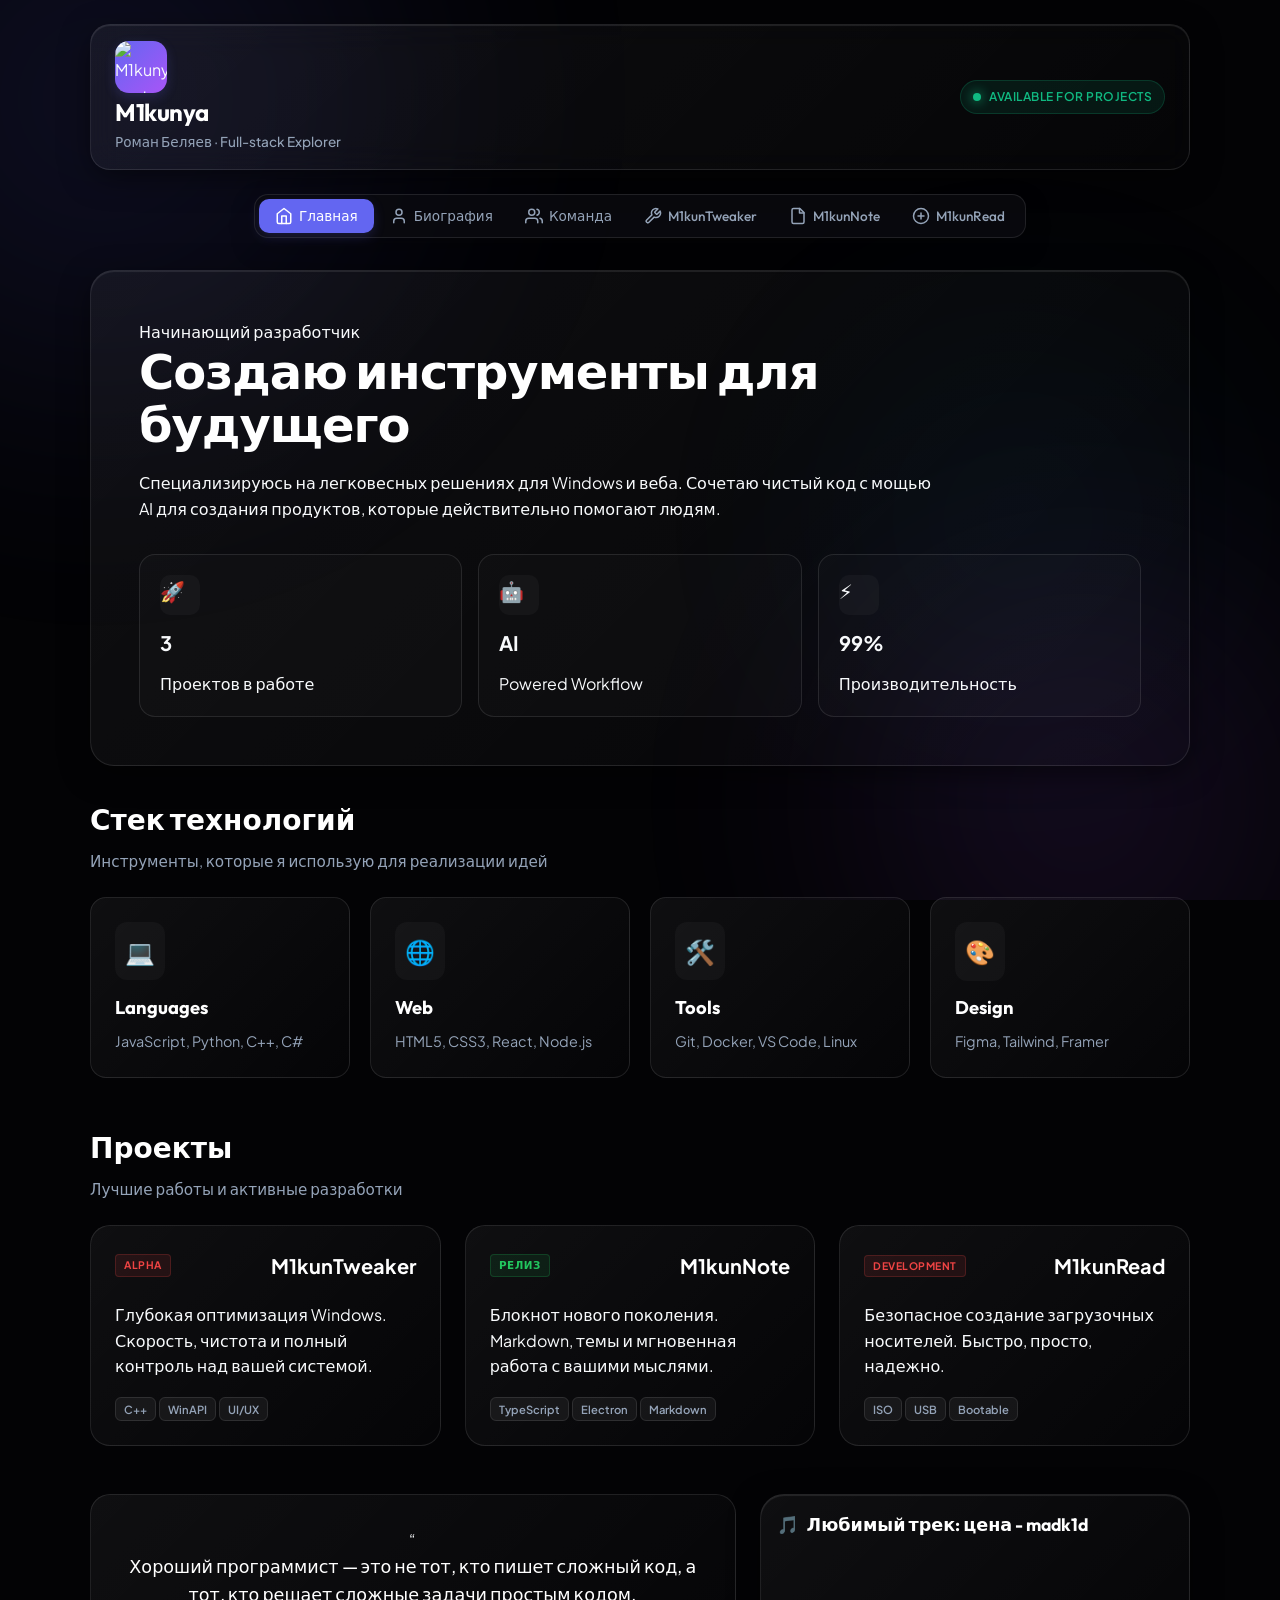
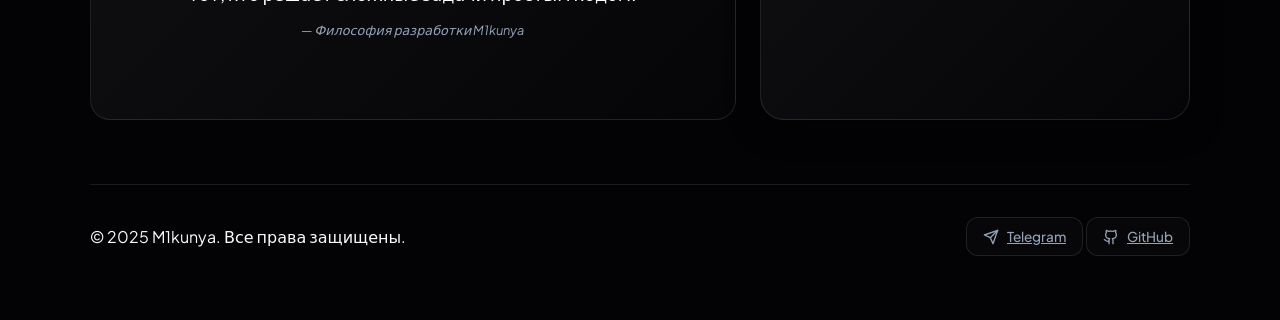
==== commit e008eb49: "Integrate marked.js to support full Markdown formatting in M1kunNote demo" ====
--- a/index.html
+++ b/index.html
@@ -631,13 +631,9 @@
                     </div>
                     <p class="ph-desc">Современный текстовый редактор с поддержкой разметки Markdown, кастомными темами и горячими клавишами. Создан, чтобы писать и структурировать мысли без лишнего визуального шума.</p>
                     <div class="ph-actions" style="margin-top: 20px; display: flex; gap: 12px;">
-                        <a href="https://github.com/Funtyra52/M1kunNote/releases/download/v1.0.0/m1kun-note-1.0.0-setup.exe" class="flash-btn" style="text-decoration: none; display: inline-flex; align-items: center; gap: 8px;">
-                            <svg xmlns="http://www.w3.org/2000/svg" width="16" height="16" viewBox="0 0 24 24" fill="none" stroke="currentColor" stroke-width="2" stroke-linecap="round" stroke-linejoin="round"><path d="M21 15v4a2 2 0 0 1-2 2H5a2 2 0 0 1-2-2v-4"/><polyline points="7 10 12 15 17 10"/><line x1="12" y1="15" x2="12" y2="3"/></svg>
-                            Скачать установщик (.exe)
-                        </a>
-                        <a href="https://github.com/Funtyra52/M1kunNote" target="_blank" rel="noopener" class="demo-action-btn btn-secondary-style" style="text-decoration: none; display: inline-flex; align-items: center; gap: 8px; padding: 12px 24px; border-radius: 10px; font-weight: 600; font-size: 0.9rem; border: 1px solid var(--border-color); color: #fff;">
+                        <a href="https://github.com/Funtyra52/M1kunNote" target="_blank" rel="noopener" class="flash-btn" style="text-decoration: none; display: inline-flex; align-items: center; gap: 8px;">
                             <svg xmlns="http://www.w3.org/2000/svg" width="16" height="16" viewBox="0 0 24 24" fill="none" stroke="currentColor" stroke-width="2" stroke-linecap="round" stroke-linejoin="round"><path d="M15 22v-4a4.8 4.8 0 0 0-1-3.5c3 0 6-2 6-5.5.08-1.25-.27-2.48-1-3.5.28-1.15.28-2.35 0-3.5 0 0-1 0-3 1.5-2.64-.5-5.36-.5-8 0C6 2 5 2 5 2c-.3 1.15-.3 2.35 0 3.5A5.403 5.403 0 0 0 4 9c0 3.5 3 5.5 6 5.5-.39.49-.68 1.05-.85 1.65-.17.6-.22 1.23-.15 1.85v4"/><path d="M9 18c-4.51 2-5-2-7-2"/></svg>
-                            Исходный код GitHub
+                            Открыть на GitHub
                         </a>
                     </div>
                 </div>
@@ -907,6 +903,7 @@
     </footer>
 
     <!-- JS Scripts -->
+    <script src="https://cdn.jsdelivr.net/npm/marked/marked.min.js"></script>
     <script src="script.js"></script>
     <script src="birthday.js"></script>
 </body>
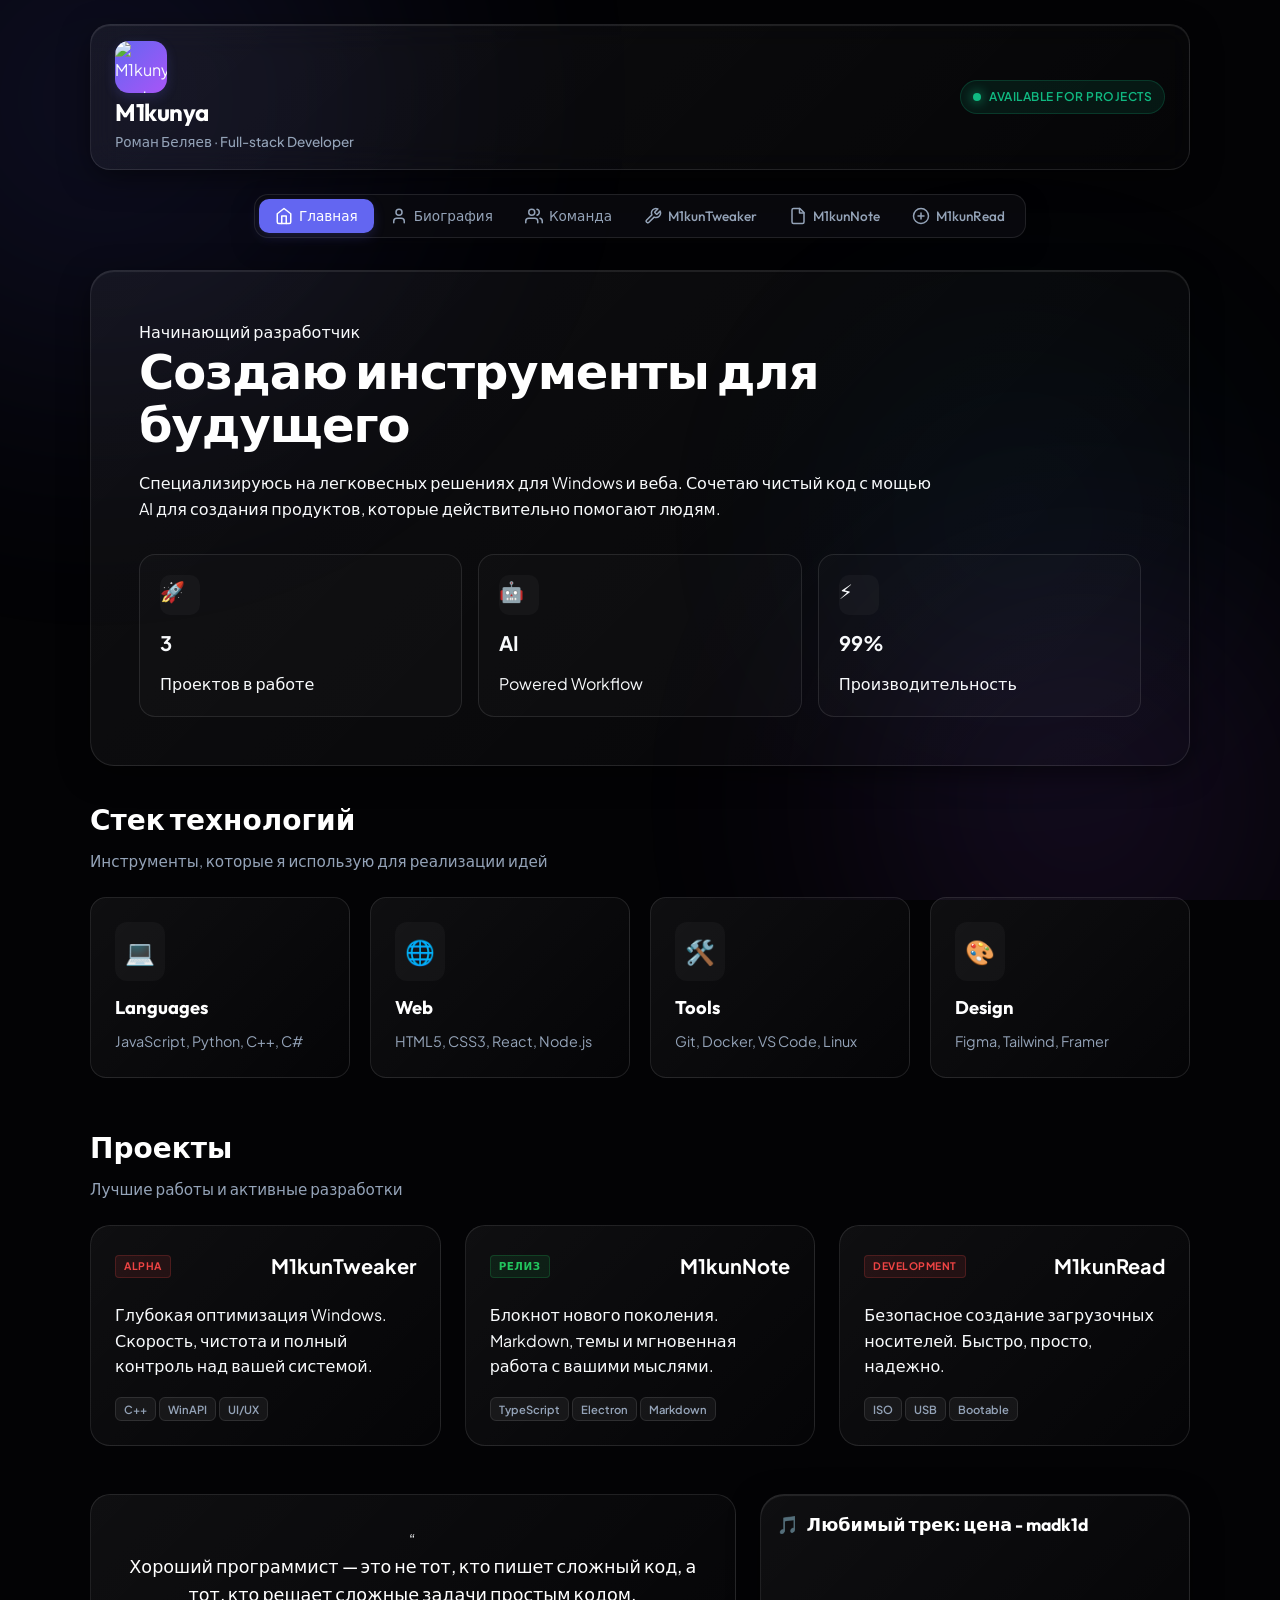
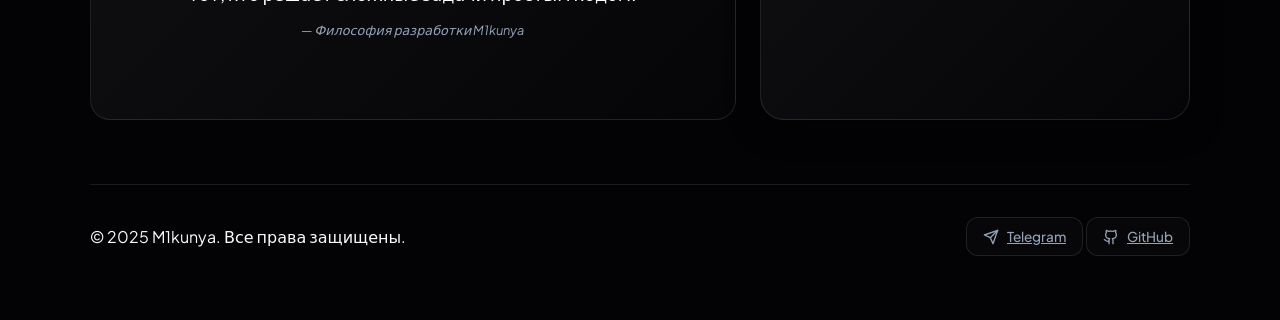
==== commit 1401cff3: "Update subtitle from 'Explorer' to 'Developer'" ====
--- a/index.html
+++ b/index.html
@@ -28,7 +28,7 @@
                 </div>
                 <div class="brand-text">
                     <h1>M1kunya</h1>
-                    <p class="subtitle">Роман Беляев · Full-stack Explorer</p>
+                    <p class="subtitle">Роман Беляев · Full-stack Developer</p>
                 </div>
             </div>
             <div class="status-indicator">
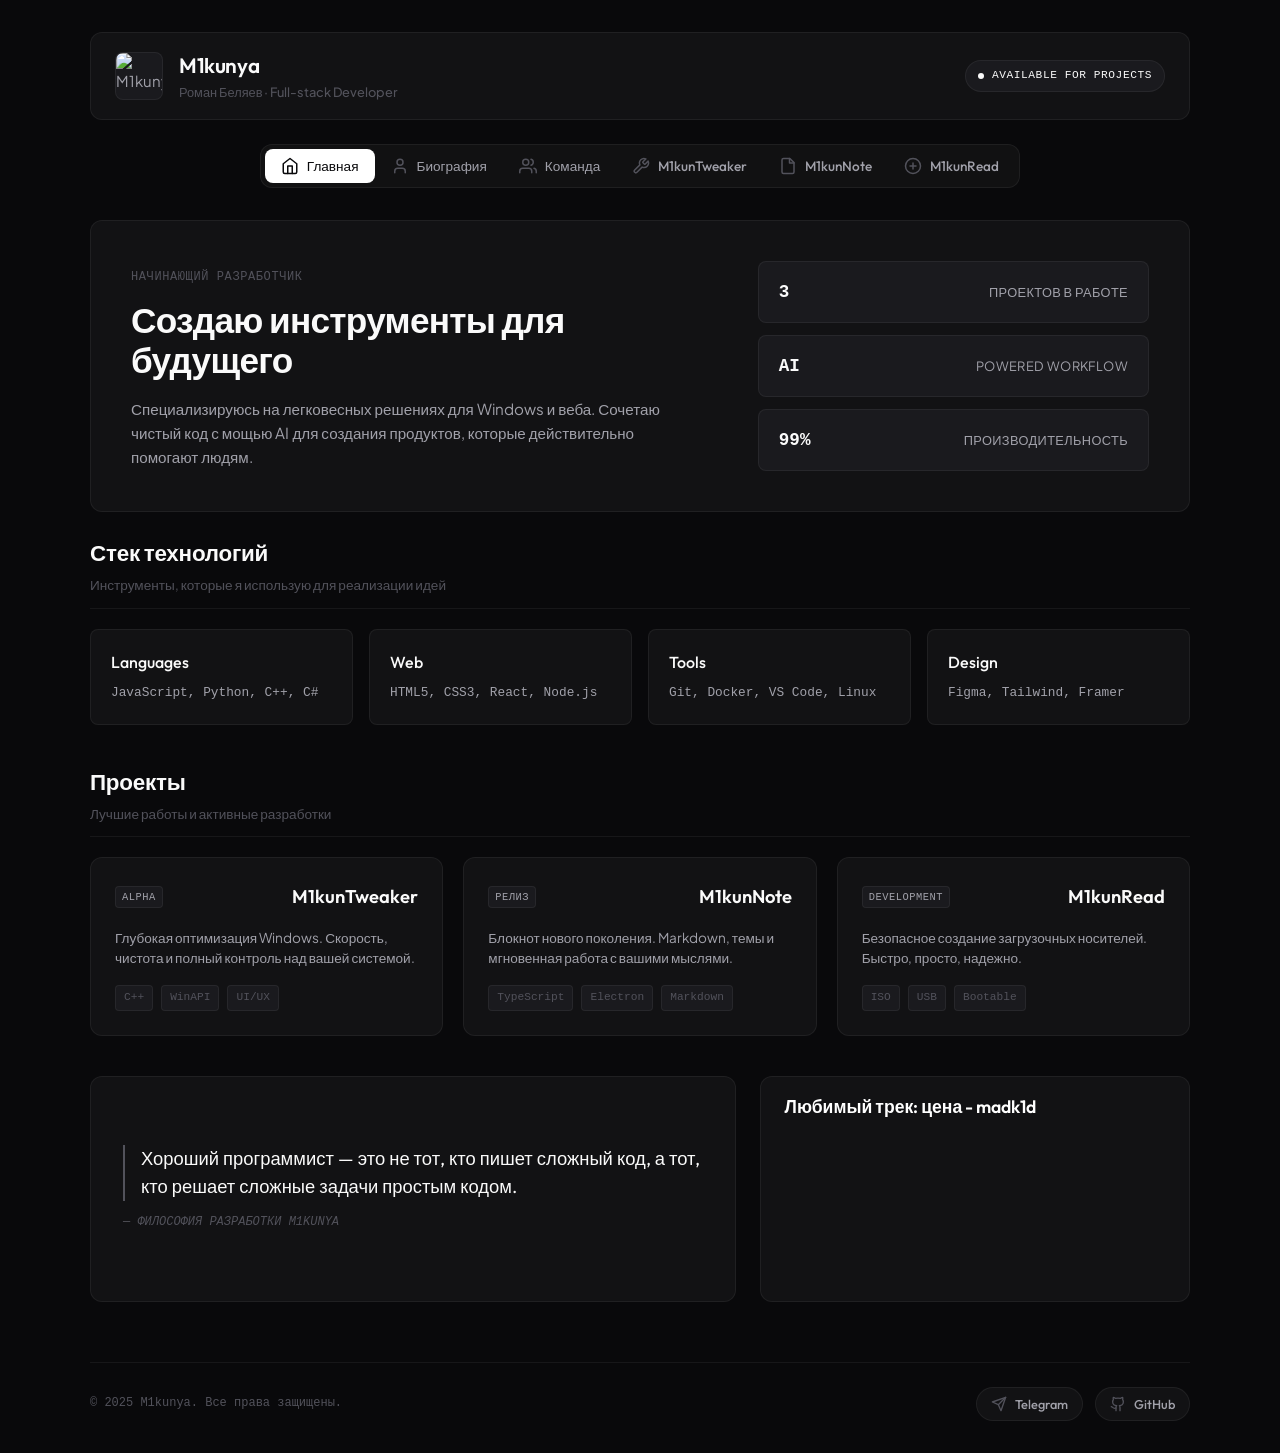
==== commit 2b41194a: "feat: redesign portfolio to minimalist monochrome Google Stitch style" ====
--- a/index.html
+++ b/index.html
@@ -190,7 +190,7 @@
                 
                 <div class="glass-block music-card-container" style="display: flex; flex-direction: column; padding: 16px; min-height: 220px; justify-content: space-between;">
                     <h3 style="font-family: var(--font-heading); font-size: 1.1rem; color: #fff; margin-bottom: 12px; display: flex; align-items: center; gap: 8px;">
-                        <span>🎵</span> Любимый трек: цена - madk1d
+                        <span></span> Любимый трек: цена - madk1d
                     </h3>
                     <iframe style="border-radius:12px; border: none;" src="https://open.spotify.com/embed/album/3Duo917O1SGNn6g3mcJCYd?utm_source=generator" width="100%" height="152" frameBorder="0" allowfullscreen="" allow="autoplay; clipboard-write; encrypted-media; fullscreen; picture-in-picture" loading="lazy"></iframe>
                 </div>
--- a/CSS.css
+++ b/CSS.css
@@ -1,56 +1,74 @@
-/* --- Modern CSS Design System for M1kunya Portfolio --- */
+/* --- Minimalist Grayscale Design System for M1kunya Portfolio --- */
 
 :root {
-    --bg-dark: #030305;
-    --bg-card: linear-gradient(135deg, rgba(255, 255, 255, 0.05) 0%, rgba(255, 255, 255, 0.01) 100%);
-    --bg-card-hover: linear-gradient(135deg, rgba(255, 255, 255, 0.1) 0%, rgba(255, 255, 255, 0.03) 100%);
-    --bg-card-subtle: linear-gradient(135deg, rgba(255, 255, 255, 0.03) 0%, rgba(255, 255, 255, 0.005) 100%);
-    --border-color: rgba(255, 255, 255, 0.1);
-    --border-color-hover: rgba(255, 255, 255, 0.2);
+    --bg-canvas: #09090b;
+    --bg-surface-1: #121214;
+    --bg-surface-2: #1a1a1e;
+    --bg-surface-3: #222226;
+    --border-whisper: rgba(255, 255, 255, 0.06);
+    --border-active: rgba(255, 255, 255, 0.15);
     
-    --primary-color: #6366f1; /* Indigo */
-    --primary-glow: rgba(99, 102, 241, 0.2);
-    --secondary-color: #a855f7; /* Purple */
-    --secondary-glow: rgba(168, 85, 247, 0.2);
-    --accent-blue: #0ea5e9; /* Sky Blue */
-    --accent-emerald: #10b981; /* Emerald */
+    --text-high: #fafafa;
+    --text-muted: #a1a1aa;
+    --text-subtle: #52525b;
     
-    --text-main: #f8fafc;
-    --text-muted: #94a3b8;
-    --text-inverse: #0f172a;
+    --accent: #ffffff;
+    --accent-bg: #ffffff;
+    --accent-text: #09090b;
     
-    --glass-blur: blur(16px);
-    --glass-shadow: 0 8px 32px -4px rgba(0, 0, 0, 0.6), inset 0 1px 1px rgba(255, 255, 255, 0.1);
-    --transition-smooth: all 0.3s cubic-bezier(0.4, 0, 0.2, 1);
+    --font-heading: 'Outfit', -apple-system, BlinkMacSystemFont, "Segoe UI", Roboto, sans-serif;
+    --font-body: 'Plus Jakarta Sans', -apple-system, BlinkMacSystemFont, "Segoe UI", Roboto, sans-serif;
+    --font-mono: ui-monospace, SFMono-Regular, Menlo, Monaco, Consolas, monospace;
     
-    --font-heading: 'Outfit', 'Inter', system-ui, sans-serif;
-    --font-body: 'Plus Jakarta Sans', 'Inter', system-ui, sans-serif;
-}
-
-/* --- Base Setup --- */
+    --transition-snappy: all 0.25s cubic-bezier(0.16, 1, 0.3, 1);
+    --radius-lg: 12px;
+    --radius-md: 8px;
+    --radius-sm: 4px;
+}
+
+/* --- Base & Scrollbar --- */
+* {
+    box-sizing: border-box;
+    margin: 0;
+    padding: 0;
+}
+
+body {
+    background-color: var(--bg-canvas);
+    color: var(--text-muted);
+    font-family: var(--font-body);
+    font-size: 15px;
+    line-height: 1.6;
+    padding: 0 24px;
+    -webkit-font-smoothing: antialiased;
+    -moz-osx-font-smoothing: grayscale;
+}
+
 ::-webkit-scrollbar {
-    width: 10px;
-    height: 10px;
+    width: 6px;
+    height: 6px;
 }
 ::-webkit-scrollbar-track {
-    background: var(--bg-dark);
+    background: var(--bg-canvas);
 }
 ::-webkit-scrollbar-thumb {
-    background: rgba(255, 255, 255, 0.15);
-    border-radius: 10px;
+    background: var(--bg-surface-3);
+    border-radius: var(--radius-sm);
 }
 ::-webkit-scrollbar-thumb:hover {
-    background: rgba(255, 255, 255, 0.25);
-}
-
-html {
-    scroll-behavior: smooth;
-}
-
-@keyframes fadeInSlideUp {
+    background: var(--text-subtle);
+}
+
+/* Remove glow elements from original page */
+.glow-bg-container {
+    display: none !important;
+}
+
+/* --- Layout Animations --- */
+@keyframes fadeIn {
     from {
         opacity: 0;
-        transform: translateY(30px);
+        transform: translateY(10px);
     }
     to {
         opacity: 1;
@@ -58,131 +76,15 @@
     }
 }
 
-* {
-    box-sizing: border-box;
-    margin: 0;
-    padding: 0;
-}
-
-body {
-    background-color: var(--bg-dark);
-    color: var(--text-main);
-    font-family: var(--font-body);
-    font-size: 16px;
-    line-height: 1.6;
-    min-height: 100vh;
-    overflow-x: hidden;
-    position: relative;
-    padding: 0 24px;
-}
-
-/* Background glows */
-.glow-bg-container {
-    position: fixed;
-    top: 0;
-    left: 0;
-    width: 100%;
-    height: 100%;
-    z-index: -10;
-    overflow: hidden;
-    pointer-events: none;
-}
-
-.glow-orb {
-    position: absolute;
-    border-radius: 50%;
-    filter: blur(120px);
-    opacity: 0.15;
-    animation: floatOrb 20s ease-in-out infinite alternate;
-}
-
-.orb-1 {
-    width: 800px;
-    height: 800px;
-    background: radial-gradient(circle, var(--primary-color) 0%, transparent 80%);
-    top: -300px;
-    left: -300px;
-}
-
-.orb-2 {
-    width: 600px;
-    height: 600px;
-    background: radial-gradient(circle, var(--secondary-color) 0%, transparent 80%);
-    bottom: -200px;
-    right: -100px;
-    animation-delay: -5s;
-}
-
-.orb-3 {
-    width: 500px;
-    height: 500px;
-    background: radial-gradient(circle, var(--accent-blue) 0%, transparent 80%);
-    top: 30%;
-    left: 60%;
-    opacity: 0.08;
-    animation-delay: -10s;
-}
-
-@keyframes floatOrb {
-    0% {
-        transform: translate(0, 0) scale(1);
-    }
-    100% {
-        transform: translate(80px, 50px) scale(1.1);
-    }
-}
-
-@keyframes pulseGlow {
-    0%, 100% { opacity: 0.15; filter: blur(140px); }
-    50% { opacity: 0.35; filter: blur(160px); }
-}
-
-/* --- Header Section --- */
+/* --- Header --- */
 .app-header {
     max-width: 1100px;
-    margin: 24px auto;
-    background: var(--bg-card);
-    border: 1px solid var(--border-color);
-    backdrop-filter: var(--glass-blur);
-    -webkit-backdrop-filter: var(--glass-blur);
-    border-radius: 20px;
+    margin: 32px auto 24px auto;
+    background: var(--bg-surface-1);
+    border: 1px solid var(--border-whisper);
+    border-radius: var(--radius-lg);
     padding: 16px 24px;
-    box-shadow: var(--glass-shadow);
-    animation: fadeInSlideUp 0.6s cubic-bezier(0.2, 0.8, 0.2, 1) forwards;
-    opacity: 0;
-}
-
-.status-indicator {
-    display: flex;
-    align-items: center;
-    gap: 8px;
-    background: rgba(16, 185, 129, 0.1);
-    border: 1px solid rgba(16, 185, 129, 0.2);
-    padding: 6px 12px;
-    border-radius: 100px;
-}
-
-.status-dot {
-    width: 8px;
-    height: 8px;
-    background: #10b981;
-    border-radius: 50%;
-    box-shadow: 0 0 12px #10b981;
-    animation: pulse 2s infinite;
-}
-
-.status-text {
-    font-size: 0.75rem;
-    font-weight: 600;
-    color: #10b981;
-    text-transform: uppercase;
-    letter-spacing: 0.5px;
-}
-
-@keyframes pulse {
-    0% { transform: scale(1); opacity: 1; }
-    50% { transform: scale(1.2); opacity: 0.7; }
-    100% { transform: scale(1); opacity: 1; }
+    animation: fadeIn 0.5s cubic-bezier(0.16, 1, 0.3, 1) forwards;
 }
 
 .header-content {
@@ -192,18 +94,27 @@
     gap: 16px;
 }
 
+.brand-section {
+    display: flex;
+    align-items: center;
+    gap: 16px;
+}
+
 .avatar-ring {
-    width: 52px;
-    height: 52px;
-    background: linear-gradient(135deg, var(--primary-color), var(--secondary-color));
-    border-radius: 14px;
+    width: 48px;
+    height: 48px;
+    background: var(--bg-surface-2);
+    border: 1px solid var(--border-whisper);
+    border-radius: var(--radius-md);
     display: flex;
     align-items: center;
     justify-content: center;
-    box-shadow: 0 4px 12px var(--primary-glow);
-    transition: var(--transition-smooth);
-    flex-shrink: 0;
     overflow: hidden;
+    transition: var(--transition-snappy);
+}
+
+.avatar-ring:hover {
+    border-color: var(--border-active);
 }
 
 .avatar-img {
@@ -214,1413 +125,970 @@
 
 .brand-text h1 {
     font-family: var(--font-heading);
-    font-size: 1.5rem;
-    font-weight: 700;
-    letter-spacing: -0.5px;
-    color: #fff;
+    font-size: 1.3rem;
+    font-weight: 600;
+    letter-spacing: -0.02em;
+    color: var(--text-high);
 }
 
 .brand-text .subtitle {
-    font-size: 0.85rem;
-    color: var(--text-muted);
+    font-size: 0.8rem;
+    color: var(--text-subtle);
     font-weight: 500;
 }
 
-/* Controls & Switch */
-.header-controls {
-    display: flex;
-    align-items: center;
-    gap: 16px;
-}
-
-.mode-toggle-wrapper {
-    display: flex;
-    align-items: center;
-    gap: 12px;
-    background: rgba(255, 255, 255, 0.02);
-    border: 1px solid var(--border-color);
-    padding: 8px 16px;
+.status-indicator {
+    display: flex;
+    align-items: center;
+    gap: 8px;
+    background: var(--bg-surface-2);
+    border: 1px solid var(--border-whisper);
+    padding: 6px 12px;
     border-radius: 100px;
 }
 
-.toggle-label {
+.status-dot {
+    width: 6px;
+    height: 6px;
+    background: var(--text-high);
+    border-radius: 50%;
+    animation: pulseStatus 2s infinite;
+}
+
+.status-text {
+    font-family: var(--font-mono);
+    font-size: 0.7rem;
+    font-weight: 500;
+    color: var(--text-high);
+    text-transform: uppercase;
+    letter-spacing: 0.05em;
+}
+
+@keyframes pulseStatus {
+    0%, 100% { opacity: 1; }
+    50% { opacity: 0.4; }
+}
+
+/* --- Navigation --- */
+.app-nav {
+    max-width: 1100px;
+    margin: 0 auto 32px auto;
+    position: sticky;
+    top: 24px;
+    z-index: 100;
+}
+
+.nav-container {
+    display: flex;
+    align-items: center;
+    background: rgba(18, 18, 20, 0.95);
+    border: 1px solid var(--border-whisper);
+    backdrop-filter: blur(8px);
+    -webkit-backdrop-filter: blur(8px);
+    padding: 4px;
+    border-radius: var(--radius-lg);
+    width: max-content;
+    margin: 0 auto;
+}
+
+.nav-pill {
+    background: transparent;
+    border: none;
+    outline: none;
+    color: var(--text-muted);
+    font-family: var(--font-heading);
     font-size: 0.85rem;
     font-weight: 500;
-    color: var(--text-muted);
-}
-
-.toggle-switch {
+    padding: 8px 16px;
+    border-radius: var(--radius-md);
+    cursor: pointer;
+    display: flex;
+    align-items: center;
+    gap: 8px;
+    transition: var(--transition-snappy);
+}
+
+.nav-pill svg {
+    stroke: var(--text-subtle);
+    transition: var(--transition-snappy);
+}
+
+.nav-pill:hover {
+    color: var(--text-high);
+    background: var(--bg-surface-2);
+}
+
+.nav-pill:hover svg {
+    stroke: var(--text-muted);
+}
+
+.nav-pill.active {
+    color: var(--accent-text);
+    background: var(--accent);
+}
+
+.nav-pill.active svg {
+    stroke: var(--accent-text);
+}
+
+/* --- Main Structure & Tabs --- */
+.app-main {
+    max-width: 1100px;
+    margin: 0 auto 60px auto;
+}
+
+.content-tab {
+    display: none;
+    opacity: 0;
+}
+
+.content-tab.active {
+    display: block;
+    animation: fadeIn 0.4s cubic-bezier(0.16, 1, 0.3, 1) forwards;
+}
+
+/* --- Home Hero --- */
+.hero-card {
+    background: var(--bg-surface-1);
+    border: 1px solid var(--border-whisper);
+    border-radius: var(--radius-lg);
+    padding: 40px;
+    margin-bottom: 24px;
+    display: grid;
+    grid-template-columns: 1.2fr 0.8fr;
+    gap: 40px;
+    align-items: center;
+}
+
+.hero-info {
+    max-width: 540px;
+}
+
+.badge-accent {
+    font-family: var(--font-mono);
+    font-size: 0.75rem;
+    color: var(--text-subtle);
+    text-transform: uppercase;
+    letter-spacing: 0.05em;
+    display: inline-block;
+    margin-bottom: 12px;
+}
+
+.hero-info h2 {
+    font-family: var(--font-heading);
+    font-size: 2.2rem;
+    font-weight: 600;
+    line-height: 1.15;
+    margin-bottom: 16px;
+    letter-spacing: -0.02em;
+    color: var(--text-high);
+}
+
+.hero-info p {
+    color: var(--text-muted);
+    font-size: 0.95rem;
+    line-height: 1.6;
+}
+
+.metrics-grid {
+    display: grid;
+    grid-template-columns: 1fr;
+    gap: 12px;
+}
+
+.metric-card {
+    background: var(--bg-surface-2);
+    border: 1px solid var(--border-whisper);
+    border-radius: var(--radius-md);
+    padding: 16px 20px;
+    display: flex;
+    align-items: center;
+    justify-content: space-between;
+    gap: 16px;
+}
+
+.metric-icon {
+    display: none; /* Removed emojis as per Stitch guidelines */
+}
+
+.metric-lbl {
+    font-size: 0.8rem;
+    color: var(--text-muted);
+    text-transform: uppercase;
+    letter-spacing: 0.03em;
+}
+
+.metric-val {
+    font-family: var(--font-mono);
+    font-size: 1.1rem;
+    font-weight: 600;
+    color: var(--text-high);
+}
+
+/* --- Section Layouts --- */
+.section-container {
+    margin-bottom: 40px;
+}
+
+.section-header {
+    margin-bottom: 20px;
+    border-bottom: 1px solid var(--border-whisper);
+    padding-bottom: 12px;
+}
+
+.section-header h2 {
+    font-family: var(--font-heading);
+    font-size: 1.4rem;
+    font-weight: 600;
+    color: var(--text-high);
+    letter-spacing: -0.01em;
+}
+
+.section-header p {
+    color: var(--text-subtle);
+    font-size: 0.85rem;
+    margin-top: 2px;
+}
+
+/* --- Skills --- */
+.skills-grid {
+    display: grid;
+    grid-template-columns: repeat(auto-fit, minmax(220px, 1fr));
+    gap: 16px;
+}
+
+.skill-category-card {
+    background: var(--bg-surface-1);
+    border: 1px solid var(--border-whisper);
+    border-radius: var(--radius-md);
+    padding: 20px;
+    transition: var(--transition-snappy);
+}
+
+.skill-category-card:hover {
+    border-color: var(--border-active);
+    transform: translateY(-1px);
+}
+
+.category-icon {
+    display: none; /* Clean typography, no emojis */
+}
+
+.skill-category-card h3 {
+    font-family: var(--font-heading);
+    font-size: 1rem;
+    font-weight: 500;
+    margin-bottom: 8px;
+    color: var(--text-high);
+}
+
+.skill-list {
+    font-family: var(--font-mono);
+    font-size: 0.8rem;
+    color: var(--text-muted);
+}
+
+/* --- Projects --- */
+.projects-grid {
+    display: grid;
+    grid-template-columns: repeat(auto-fit, minmax(300px, 1fr));
+    gap: 20px;
+}
+
+.project-preview-card {
+    background: var(--bg-surface-1);
+    border: 1px solid var(--border-whisper);
+    border-radius: var(--radius-lg);
+    padding: 24px;
+    display: flex;
+    flex-direction: column;
+    gap: 16px;
+    transition: var(--transition-snappy);
+    cursor: pointer;
+}
+
+.project-preview-card:hover {
+    border-color: var(--border-active);
+    transform: translateY(-2px);
+}
+
+.project-header {
+    display: flex;
+    justify-content: space-between;
+    align-items: center;
+}
+
+.project-preview-card h3 {
+    font-family: var(--font-heading);
+    font-size: 1.15rem;
+    font-weight: 600;
+    color: var(--text-high);
+}
+
+.card-status {
+    font-family: var(--font-mono);
+    font-size: 0.65rem;
+    font-weight: 500;
+    text-transform: uppercase;
+    letter-spacing: 0.05em;
+    padding: 2px 6px;
+    border-radius: var(--radius-sm);
+    border: 1px solid var(--border-whisper);
+    background: var(--bg-surface-2);
+    color: var(--text-muted);
+}
+
+.project-preview-card p {
+    font-size: 0.85rem;
+    color: var(--text-muted);
+    line-height: 1.5;
+}
+
+.card-footer {
+    display: flex;
+    gap: 8px;
+    flex-wrap: wrap;
+    margin-top: auto;
+}
+
+.tech-tag {
+    font-family: var(--font-mono);
+    font-size: 0.7rem;
+    background: var(--bg-surface-2);
+    border: 1px solid var(--border-whisper);
+    color: var(--text-subtle);
+    padding: 3px 8px;
+    border-radius: var(--radius-sm);
+}
+
+/* --- Philosophy & Spotify Player --- */
+.bottom-home-grid {
+    display: grid;
+    grid-template-columns: 1.2fr 0.8fr;
+    gap: 20px;
+    margin-top: 24px;
+}
+
+.philosophic-banner {
+    background: var(--bg-surface-1);
+    border: 1px solid var(--border-whisper);
+    border-radius: var(--radius-lg);
+    padding: 32px;
+    display: flex;
+    align-items: center;
+}
+
+.quote-icon {
+    display: none; /* Clean typography only */
+}
+
+.philosophic-banner blockquote {
+    font-family: var(--font-heading);
+    font-size: 1.15rem;
+    font-weight: 400;
+    line-height: 1.5;
+    color: var(--text-high);
+    margin-bottom: 12px;
+    border-left: 2px solid var(--text-subtle);
+    padding-left: 16px;
+}
+
+.philosophic-banner cite {
+    font-family: var(--font-mono);
+    font-size: 0.75rem;
+    color: var(--text-subtle);
+    text-transform: uppercase;
+    display: block;
+    margin-top: 8px;
+}
+
+.glass-block {
+    background: var(--bg-surface-1);
+    border: 1px solid var(--border-whisper);
+    border-radius: var(--radius-lg);
+    padding: 24px;
+}
+
+.music-card-container h3 {
+    font-family: var(--font-heading);
+    font-size: 0.95rem;
+    font-weight: 500;
+    color: var(--text-high);
+    margin-bottom: 16px;
+}
+
+.music-card-container iframe {
+    filter: grayscale(1);
+    transition: var(--transition-snappy);
+}
+
+.music-card-container iframe:hover {
+    filter: grayscale(0.2);
+}
+
+/* --- Biography Section --- */
+.bio-hero-container {
+    background: var(--bg-surface-1);
+    border: 1px solid var(--border-whisper);
+    border-radius: var(--radius-lg);
+    padding: 32px;
+    display: flex;
+    justify-content: space-between;
+    align-items: center;
+    gap: 32px;
+    margin-bottom: 24px;
+}
+
+.bio-hero-info h2 {
+    font-family: var(--font-heading);
+    font-size: 1.8rem;
+    font-weight: 600;
+    color: var(--text-high);
+    margin-bottom: 8px;
+}
+
+.bio-intro {
+    font-size: 0.95rem;
+    color: var(--text-muted);
+    margin-bottom: 16px;
+}
+
+.info-tags {
+    display: flex;
+    gap: 8px;
+    flex-wrap: wrap;
+}
+
+.pill-badge {
+    font-family: var(--font-mono);
+    font-size: 0.7rem;
+    padding: 4px 10px;
+    border-radius: 100px;
+    background: var(--bg-surface-2);
+    border: 1px solid var(--border-whisper);
+    color: var(--text-muted);
+}
+
+.bio-stats {
+    display: flex;
+    gap: 16px;
+}
+
+.bio-stat-item {
+    background: var(--bg-surface-2);
+    border: 1px solid var(--border-whisper);
+    border-radius: var(--radius-md);
+    padding: 12px 20px;
+    text-align: center;
+}
+
+.bio-stat-item .num {
+    font-family: var(--font-mono);
+    font-size: 1.3rem;
+    font-weight: 600;
+    color: var(--text-high);
+}
+
+.bio-stat-item .label {
+    font-size: 0.7rem;
+    color: var(--text-subtle);
+    text-transform: uppercase;
+    margin-top: 2px;
+}
+
+.bio-content-grid {
+    display: grid;
+    grid-template-columns: 0.9fr 1.1fr;
+    gap: 24px;
+    margin-bottom: 32px;
+}
+
+.glass-block h3 {
+    font-family: var(--font-heading);
+    font-size: 1.1rem;
+    font-weight: 600;
+    color: var(--text-high);
+    margin-bottom: 16px;
+}
+
+.styled-list {
+    list-style: none;
+    display: flex;
+    flex-direction: column;
+    gap: 12px;
+}
+
+.styled-list li {
+    display: flex;
+    align-items: center;
+    gap: 12px;
+    font-size: 0.9rem;
+}
+
+.list-bullet {
+    display: none; /* No emoji bullets */
+}
+
+.styled-list li::before {
+    content: "—";
+    color: var(--text-subtle);
+}
+
+.bio-text p {
+    font-size: 0.9rem;
+    color: var(--text-muted);
+    margin-bottom: 12px;
+}
+
+.bio-text p:last-child {
+    margin-bottom: 0;
+}
+
+.highlights-grid {
+    display: grid;
+    grid-template-columns: repeat(auto-fit, minmax(220px, 1fr));
+    gap: 16px;
+}
+
+.highlight-card {
+    background: var(--bg-surface-1);
+    border: 1px solid var(--border-whisper);
+    border-radius: var(--radius-md);
+    padding: 20px;
+}
+
+.hl-number {
+    font-family: var(--font-mono);
+    font-size: 0.8rem;
+    color: var(--text-subtle);
+    margin-bottom: 8px;
+}
+
+.highlight-card h3 {
+    font-family: var(--font-heading);
+    font-size: 0.95rem;
+    font-weight: 600;
+    color: var(--text-high);
+    margin-bottom: 8px;
+}
+
+.highlight-card p {
+    font-size: 0.8rem;
+    color: var(--text-muted);
+}
+
+.philosophic-banner.alt-style {
+    margin-top: 24px;
+}
+
+/* --- Team Section --- */
+.team-hero {
+    background: var(--bg-surface-1);
+    border: 1px solid var(--border-whisper);
+    border-radius: var(--radius-lg);
+    padding: 32px;
+    display: grid;
+    grid-template-columns: 1.2fr 0.8fr;
+    gap: 32px;
+    align-items: center;
+    margin-bottom: 24px;
+}
+
+.th-info h2 {
+    font-family: var(--font-heading);
+    font-size: 1.8rem;
+    font-weight: 600;
+    color: var(--text-high);
+    margin-bottom: 8px;
+}
+
+.th-info p {
+    font-size: 0.95rem;
+    color: var(--text-muted);
+}
+
+.th-metrics {
+    display: flex;
+    flex-direction: column;
+    gap: 12px;
+}
+
+.metric-min {
+    background: var(--bg-surface-2);
+    border: 1px solid var(--border-whisper);
+    border-radius: var(--radius-md);
+    padding: 10px 16px;
+    display: flex;
+    justify-content: space-between;
+    align-items: center;
+}
+
+.metric-min .val {
+    font-family: var(--font-mono);
+    font-size: 1rem;
+    font-weight: 600;
+    color: var(--text-high);
+}
+
+.metric-min .lbl {
+    font-size: 0.75rem;
+    color: var(--text-subtle);
+    max-width: 200px;
+    text-align: right;
+}
+
+.team-split-grid {
+    display: grid;
+    grid-template-columns: 1fr 1fr;
+    gap: 24px;
+    margin-bottom: 32px;
+}
+
+.class-cards {
+    display: flex;
+    flex-direction: column;
+    gap: 16px;
+}
+
+.class-card {
+    background: var(--bg-surface-2);
+    border: 1px solid var(--border-whisper);
+    border-radius: var(--radius-md);
+    padding: 16px;
+}
+
+.class-card h4 {
+    font-family: var(--font-heading);
+    font-size: 0.95rem;
+    font-weight: 600;
+    color: var(--text-high);
+}
+
+.role-sub {
+    font-family: var(--font-mono);
+    font-size: 0.7rem;
+    color: var(--text-subtle);
+    margin-bottom: 8px;
+}
+
+.class-card p {
+    font-size: 0.8rem;
+    color: var(--text-muted);
+}
+
+.work-methods {
+    display: flex;
+    flex-direction: column;
+    gap: 16px;
+}
+
+.method-item {
+    display: flex;
+    gap: 16px;
+}
+
+.m-icon {
+    display: none; /* No emojis */
+}
+
+.method-item h4 {
+    font-family: var(--font-heading);
+    font-size: 0.95rem;
+    font-weight: 600;
+    color: var(--text-high);
+    margin-bottom: 4px;
+}
+
+.method-item p {
+    font-size: 0.8rem;
+    color: var(--text-muted);
+}
+
+.advantages-grid {
+    display: grid;
+    grid-template-columns: repeat(auto-fit, minmax(220px, 1fr));
+    gap: 16px;
+}
+
+.adv-card {
+    background: var(--bg-surface-1);
+    border: 1px solid var(--border-whisper);
+    border-radius: var(--radius-md);
+    padding: 20px;
+}
+
+.adv-icon {
+    display: none; /* No emoji icons */
+}
+
+.adv-card h4 {
+    font-family: var(--font-heading);
+    font-size: 0.95rem;
+    font-weight: 600;
+    color: var(--text-high);
+    margin-bottom: 8px;
+}
+
+.adv-card p {
+    font-size: 0.8rem;
+    color: var(--text-muted);
+}
+
+.members-grid {
+    display: grid;
+    grid-template-columns: repeat(auto-fit, minmax(260px, 1fr));
+    gap: 20px;
+}
+
+.member-card {
+    background: var(--bg-surface-1);
+    border: 1px solid var(--border-whisper);
+    border-radius: var(--radius-lg);
+    padding: 24px;
+}
+
+.member-avatar {
+    width: 36px;
+    height: 36px;
+    border-radius: var(--radius-sm);
+    background: var(--bg-surface-2);
+    border: 1px solid var(--border-whisper);
+    display: flex;
+    align-items: center;
+    justify-content: center;
+    font-family: var(--font-mono);
+    font-size: 0.75rem;
+    color: var(--text-muted);
+    margin-bottom: 16px;
+}
+
+.member-card h3 {
+    font-family: var(--font-heading);
+    font-size: 1.1rem;
+    font-weight: 600;
+    color: var(--text-high);
+    margin-bottom: 4px;
+}
+
+.member-card .role {
+    font-family: var(--font-mono);
+    font-size: 0.75rem;
+    color: var(--text-subtle);
+    margin-bottom: 12px;
+}
+
+.member-card .bio {
+    font-size: 0.85rem;
+    color: var(--text-muted);
+    margin-bottom: 16px;
+}
+
+.tags-row {
+    display: flex;
+    gap: 8px;
+    flex-wrap: wrap;
+}
+
+.member-tag {
+    font-family: var(--font-mono);
+    font-size: 0.7rem;
+    background: var(--bg-surface-2);
+    border: 1px solid var(--border-whisper);
+    color: var(--text-muted);
+    padding: 2px 6px;
+    border-radius: var(--radius-sm);
+}
+
+/* --- Project Details Hero --- */
+.project-hero {
+    background: var(--bg-surface-1);
+    border: 1px solid var(--border-whisper);
+    border-radius: var(--radius-lg);
+    padding: 32px;
+    margin-bottom: 24px;
+}
+
+.ph-header {
+    display: flex;
+    justify-content: space-between;
+    align-items: center;
+    flex-wrap: wrap;
+    gap: 16px;
+    margin-bottom: 12px;
+}
+
+.ph-header h2 {
+    font-family: var(--font-heading);
+    font-size: 1.8rem;
+    font-weight: 600;
+    color: var(--text-high);
+}
+
+.status-badge {
+    font-family: var(--font-mono);
+    font-size: 0.7rem;
+    color: var(--text-muted);
+    background: var(--bg-surface-2);
+    border: 1px solid var(--border-whisper);
+    padding: 4px 10px;
+    border-radius: var(--radius-sm);
+    text-transform: uppercase;
+}
+
+.ph-desc {
+    font-size: 0.95rem;
+    color: var(--text-muted);
+    max-width: 720px;
+}
+
+.project-details-grid {
+    display: grid;
+    grid-template-columns: 1fr 1fr;
+    gap: 24px;
+    margin-bottom: 24px;
+}
+
+.styled-checklist {
+    list-style: none;
+    display: flex;
+    flex-direction: column;
+    gap: 12px;
+}
+
+.styled-checklist li {
+    display: flex;
+    gap: 12px;
+    font-size: 0.9rem;
+}
+
+.check-icon, .star-icon {
+    font-family: var(--font-mono);
+    font-size: 0.8rem;
+    color: var(--text-subtle);
+}
+
+.tags-block {
+    display: flex;
+    gap: 8px;
+    flex-wrap: wrap;
+    margin-top: 16px;
+}
+
+/* --- Demo Containers (Micro Apps) --- */
+.tweaker-demo-container {
+    display: grid;
+    grid-template-columns: 200px 1fr;
+    border: 1px solid var(--border-whisper);
+    border-radius: var(--radius-lg);
+    background: var(--bg-surface-1);
+    min-height: 280px;
+    overflow: hidden;
+}
+
+.tweaker-sidebar {
+    background: var(--bg-surface-2);
+    border-right: 1px solid var(--border-whisper);
+    padding: 16px 8px;
+    display: flex;
+    flex-direction: column;
+    gap: 4px;
+}
+
+.tweaker-side-item {
+    font-family: var(--font-heading);
+    font-size: 0.85rem;
+    padding: 10px 12px;
+    border-radius: var(--radius-md);
+    color: var(--text-muted);
+    cursor: pointer;
+    display: flex;
+    align-items: center;
+    gap: 10px;
+    transition: var(--transition-snappy);
+}
+
+.tweaker-side-item svg {
+    stroke: var(--text-subtle);
+}
+
+.tweaker-side-item:hover {
+    color: var(--text-high);
+    background: var(--bg-surface-3);
+}
+
+.tweaker-side-item.active {
+    color: var(--accent-text);
+    background: var(--accent);
+}
+
+.tweaker-side-item.active svg {
+    stroke: var(--accent-text);
+}
+
+.tweaker-content-panel {
+    padding: 24px;
+}
+
+.tweaker-panel-tab {
+    display: none;
+    flex-direction: column;
+    gap: 16px;
+}
+
+.tweaker-panel-tab.active {
+    display: flex;
+}
+
+.demo-option-row {
+    display: flex;
+    justify-content: space-between;
+    align-items: center;
+    gap: 24px;
+    padding-bottom: 16px;
+    border-bottom: 1px dashed var(--border-whisper);
+}
+
+.demo-option-row:last-child {
+    border-bottom: none;
+    padding-bottom: 0;
+}
+
+.demo-option-info h4 {
+    font-family: var(--font-heading);
+    font-size: 0.95rem;
+    font-weight: 500;
+    color: var(--text-high);
+}
+
+.demo-option-info p {
+    font-size: 0.8rem;
+    color: var(--text-subtle);
+    margin-top: 2px;
+}
+
+/* Grayscale Switch */
+.demo-switch {
     position: relative;
     display: inline-block;
-    width: 44px;
-    height: 24px;
-}
-
-.toggle-switch input {
+    width: 36px;
+    height: 20px;
+}
+
+.demo-switch input {
     opacity: 0;
     width: 0;
     height: 0;
 }
 
-.slider {
+.demo-slider {
     position: absolute;
     cursor: pointer;
     top: 0;
     left: 0;
     right: 0;
     bottom: 0;
-    background-color: rgba(255, 255, 255, 0.1);
-    transition: var(--transition-smooth);
-    border-radius: 34px;
-    border: 1px solid rgba(255, 255, 255, 0.05);
-}
-
-.slider:before {
-    position: absolute;
-    content: "";
-    height: 16px;
-    width: 16px;
-    left: 3px;
-    bottom: 3px;
-    background-color: white;
-    transition: var(--transition-smooth);
-    border-radius: 50%;
-    box-shadow: 0 2px 6px rgba(0, 0, 0, 0.4);
-}
-
-input:checked + .slider {
-    background-color: var(--primary-color);
-}
-
-input:checked + .slider:before {
-    transform: translateX(20px);
-}
-
-/* --- Navigation Pill Menu --- */
-.app-nav {
-    max-width: 1100px;
-    margin: 0 auto 32px auto;
-    position: sticky;
-    top: 24px;
-    z-index: 100;
-    animation: fadeInSlideUp 0.6s cubic-bezier(0.2, 0.8, 0.2, 1) forwards;
-    animation-delay: 0.1s;
-    opacity: 0;
-}
-
-.nav-container {
-    display: flex;
-    align-items: center;
-    background: rgba(10, 10, 15, 0.8);
-    border: 1px solid var(--border-color);
-    backdrop-filter: blur(20px);
-    -webkit-backdrop-filter: blur(20px);
-    padding: 4px;
-    border-radius: 14px;
-    width: max-content;
-    margin: 0 auto;
-    box-shadow: 0 10px 30px -10px rgba(0, 0, 0, 0.5);
-}
-
-.nav-pill {
-    background: transparent;
-    border: none;
-    outline: none;
-    color: var(--text-muted);
-    font-family: var(--font-heading);
-    font-size: 0.85rem;
-    font-weight: 500;
-    padding: 8px 16px;
-    border-radius: 10px;
-    cursor: pointer;
-    display: flex;
-    align-items: center;
-    gap: 6px;
-    transition: var(--transition-smooth);
-    white-space: nowrap;
-}
-
-.nav-pill:hover {
-    color: #fff;
-    background: rgba(255, 255, 255, 0.05);
-}
-
-.nav-pill.active {
-    color: #fff;
-    background: var(--primary-color);
-    box-shadow: 0 4px 12px var(--primary-glow);
-}
-
-.nav-pill.active svg {
-    stroke: #fff;
-}
-
-.nav-divider {
-    width: 1px;
-    height: 24px;
-    background: var(--border-color);
-    margin: 0 8px;
-}
-
-/* --- Main Content Structure --- */
-.app-main {
-    max-width: 1100px;
-    margin: 0 auto 60px auto;
-    animation: fadeInSlideUp 0.8s cubic-bezier(0.16, 1, 0.3, 1) forwards;
-    animation-delay: 0.2s;
-    opacity: 0;
-}
-
-/* Tab display logic */
-.content-tab {
-    display: none;
-    opacity: 0;
-    transform: translateY(20px);
-    transition: opacity 0.5s ease, transform 0.5s cubic-bezier(0.16, 1, 0.3, 1);
-}
-
-.content-tab.active {
-    display: block;
-    opacity: 1;
-    transform: translateY(0);
-}
-
-/* --- HOME SECTION --- */
-.hero-card {
-    background: var(--bg-card);
-    border: 1px solid var(--border-color);
-    backdrop-filter: var(--glass-blur);
-    -webkit-backdrop-filter: var(--glass-blur);
-    border-radius: 24px;
-    padding: 48px;
-    margin-bottom: 32px;
-    display: flex;
-    flex-direction: column;
-    gap: 32px;
-    box-shadow: var(--glass-shadow);
-}
-
-.hero-info {
-    max-width: 800px;
-}
-
-.hero-info h2 {
-    font-family: var(--font-heading);
-    font-size: 3rem;
-    font-weight: 800;
-    line-height: 1.1;
-    margin-bottom: 20px;
-    letter-spacing: -1px;
-    color: #fff;
-}
-
-.metrics-grid {
-    display: grid;
-    grid-template-columns: repeat(auto-fit, minmax(200px, 1fr));
-    gap: 16px;
-}
-
-.metric-card {
-    background: rgba(255, 255, 255, 0.02);
-    border: 1px solid var(--border-color);
-    border-radius: 16px;
-    padding: 20px;
-    display: flex;
-    flex-direction: column;
-    align-items: flex-start;
-    gap: 12px;
-}
-
-.metric-icon {
-    font-size: 20px;
-    width: 40px;
-    height: 40px;
-    background: rgba(255, 255, 255, 0.03);
-    border-radius: 10px;
-}
-
-.metric-val {
-    font-size: 1.25rem;
-    font-weight: 700;
-}
-
-/* Skills Grid */
-.section-container {
-    margin-bottom: 48px;
-}
-
-.section-header {
-    margin-bottom: 24px;
-    text-align: left;
-}
-
-.section-header h2 {
-    font-family: var(--font-heading);
-    font-size: 1.75rem;
-    font-weight: 700;
-    margin-bottom: 6px;
-    color: #fff;
-}
-
-.section-header p {
-    color: var(--text-muted);
-    font-size: 0.95rem;
-}
-
-.skills-grid {
-    display: grid;
-    grid-template-columns: repeat(auto-fit, minmax(240px, 1fr));
-    gap: 20px;
-}
-
-.skill-category-card {
-    background: var(--bg-card);
-    border: 1px solid var(--border-color);
-    backdrop-filter: var(--glass-blur);
-    -webkit-backdrop-filter: var(--glass-blur);
-    border-radius: 16px;
-    padding: 24px;
-    transition: var(--transition-smooth);
-}
-
-.skill-category-card:hover {
-    transform: translateY(-4px);
-    border-color: var(--primary-color);
-    background: var(--bg-card-hover);
-}
-
-.category-icon {
-    font-size: 24px;
-    margin-bottom: 12px;
-    display: inline-block;
-    padding: 10px;
-    background: rgba(255, 255, 255, 0.03);
-    border-radius: 12px;
-}
-
-.skill-category-card h3 {
-    font-family: var(--font-heading);
-    font-size: 1.15rem;
-    margin-bottom: 8px;
-    color: #fff;
-}
-
-.skill-list {
-    font-size: 0.9rem;
-    color: var(--text-muted);
-}
-
-/* Key Projects Grid */
-.projects-grid {
-    display: grid;
-    grid-template-columns: repeat(auto-fit, minmax(320px, 1fr));
-    gap: 24px;
-}
-
-.project-header {
-    display: flex;
-    justify-content: space-between;
-    align-items: center;
-    margin-bottom: 4px;
-}
-
-.card-status {
-    font-size: 0.65rem;
-    font-weight: 700;
-    text-transform: uppercase;
-    letter-spacing: 0.5px;
-    padding: 2px 8px;
-    border-radius: 4px;
-}
-
-.card-status.danger {
-    background: rgba(239, 68, 68, 0.1);
-    color: #ef4444;
-    border: 1px solid rgba(239, 68, 68, 0.2);
-}
-
-.card-status.success {
-    background: rgba(34, 197, 94, 0.1);
-    color: #22c55e;
-    border: 1px solid rgba(34, 197, 94, 0.2);
-}
-
-.project-preview-card {
-    background: var(--bg-card);
-    border: 1px solid var(--border-color);
-    backdrop-filter: var(--glass-blur);
-    -webkit-backdrop-filter: var(--glass-blur);
-    border-radius: 20px;
-    padding: 24px;
-    display: flex;
-    flex-direction: column;
-    gap: 16px;
-    transition: var(--transition-smooth);
-    position: relative;
-    overflow: hidden;
-    cursor: pointer;
-}
-
-.project-preview-card::before {
-    content: '';
-    position: absolute;
-    top: 0;
-    left: 0;
-    right: 0;
-    height: 2px;
-    background: linear-gradient(90deg, var(--primary-color), var(--secondary-color));
-    opacity: 0;
-    transition: var(--transition-smooth);
-}
-
-.project-preview-card:hover {
-    transform: translateY(-8px);
-    border-color: var(--border-color-hover);
-    box-shadow: 0 20px 40px -20px rgba(0, 0, 0, 0.7);
-    background: var(--bg-card-hover);
-}
-
-.project-preview-card:hover::before {
-    opacity: 1;
-}
-
-.project-preview-card h3 {
-    font-size: 1.25rem;
-    font-weight: 700;
-    color: #fff;
-}
-
-.tech-tag {
-    font-size: 0.7rem;
-    background: rgba(255, 255, 255, 0.05);
-    border: 1px solid var(--border-color);
-    color: var(--text-muted);
-    padding: 4px 8px;
-    border-radius: 6px;
-    font-weight: 600;
-}
-
-/* Philosophy & Quote block */
-.philosophic-banner {
-    background: var(--bg-card);
-    border: 1px solid var(--border-color);
-    border-radius: 20px;
-    padding: 32px;
-    text-align: center;
-}
-
-.philosophic-banner blockquote {
-    font-size: 1.1rem;
-    font-weight: 500;
-    color: #fff;
-    margin-bottom: 8px;
-}
-
-.philosophic-banner cite {
-    font-size: 0.8rem;
-    color: var(--text-muted);
-}
-
-/* --- BIOGRAPHY SECTION --- */
-.bio-hero-container {
-    background: var(--bg-card);
-    border: 1px solid var(--border-color);
-    backdrop-filter: var(--glass-blur);
-    -webkit-backdrop-filter: var(--glass-blur);
-    border-radius: 28px;
-    padding: 40px;
-    display: flex;
-    justify-content: space-between;
-    align-items: center;
-    flex-wrap: wrap;
-    gap: 40px;
-    margin-bottom: 32px;
-    box-shadow: var(--glass-shadow);
-}
-
-.bio-hero-info {
-    max-width: 600px;
-}
-
-.bio-hero-info h2 {
-    font-family: var(--font-heading);
-    font-size: 2.5rem;
-    margin-bottom: 14px;
-    background: linear-gradient(135deg, #fff, var(--primary-color));
-    -webkit-background-clip: text;
-    -webkit-text-fill-color: transparent;
-}
-
-.bio-intro {
-    font-size: 1.05rem;
-    color: var(--text-muted);
-    line-height: 1.7;
-    margin-bottom: 20px;
-}
-
-.info-tags {
-    display: flex;
-    gap: 10px;
-    flex-wrap: wrap;
-}
-
-.pill-badge {
-    font-size: 0.8rem;
-    font-weight: 600;
-    padding: 6px 12px;
-    border-radius: 100px;
-}
-
-.pill-badge.soft {
-    background: rgba(255, 255, 255, 0.04);
-    color: #fff;
-    border: 1px solid var(--border-color);
-}
-
-.pill-badge.info {
-    background: rgba(59, 130, 246, 0.15);
-    color: #60a5fa;
-    border: 1px solid rgba(59, 130, 246, 0.2);
-}
-
-.pill-badge.success {
-    background: rgba(16, 185, 129, 0.15);
-    color: #34d399;
-    border: 1px solid rgba(16, 185, 129, 0.2);
-}
-
-.bio-stats {
-    display: grid;
-    grid-template-columns: repeat(2, 1fr);
-    gap: 16px;
-}
-
-.bio-stat-item {
-    background: rgba(255, 255, 255, 0.02);
-    border: 1px solid var(--border-color);
-    padding: 16px;
-    border-radius: 16px;
-    text-align: center;
-    display: flex;
-    flex-direction: column;
-    align-items: center;
-    justify-content: center;
-}
-
-.bio-stat-item .num {
-    font-size: 1.5rem;
-    font-weight: 800;
-}
-
-.bio-stat-item .num.text-accent {
-    color: var(--primary-color);
-}
-
-.bio-stat-item .label {
-    font-size: 0.75rem;
-    color: var(--text-muted);
-    margin-top: 4px;
-}
-
-.bio-content-grid {
-    display: grid;
-    grid-template-columns: 0.9fr 1.1fr;
-    gap: 24px;
-    margin-bottom: 40px;
-}
-
-.glass-block {
-    background: var(--bg-card);
-    border: 1px solid var(--border-color);
-    backdrop-filter: var(--glass-blur);
-    -webkit-backdrop-filter: var(--glass-blur);
-    border-radius: 24px;
-    padding: 32px;
-    box-shadow: var(--glass-shadow);
-}
-
-.glass-block h3 {
-    font-family: var(--font-heading);
-    font-size: 1.35rem;
-    margin-bottom: 20px;
-    color: #fff;
-}
-
-.styled-list {
-    list-style: none;
-    display: flex;
-    flex-direction: column;
-    gap: 16px;
-}
-
-.styled-list li {
-    display: flex;
-    align-items: center;
-    gap: 14px;
-    font-size: 0.95rem;
-}
-
-.list-bullet {
-    width: 36px;
-    height: 36px;
-    background: rgba(255, 255, 255, 0.03);
-    border: 1px solid var(--border-color);
-    border-radius: 10px;
-    display: flex;
-    align-items: center;
-    justify-content: center;
-    font-size: 16px;
-}
-
-.bio-text p {
-    color: var(--text-muted);
-    font-size: 0.95rem;
-    line-height: 1.7;
-    margin-bottom: 14px;
-}
-
-.bio-text p:last-child {
-    margin-bottom: 0;
-}
-
-/* Highlights cards */
-.highlights-grid {
-    display: grid;
-    grid-template-columns: repeat(auto-fit, minmax(220px, 1fr));
-    gap: 20px;
-}
-
-.highlight-card {
-    background: var(--bg-card);
-    border: 1px solid var(--border-color);
-    border-radius: 20px;
-    padding: 24px;
-    transition: var(--transition-smooth);
-}
-
-.highlight-card:hover {
-    transform: translateY(-4px);
-    border-color: var(--border-color-hover);
-    background: var(--bg-card-hover);
-}
-
-.hl-number {
-    font-family: var(--font-heading);
-    font-size: 1rem;
-    font-weight: 700;
-    color: var(--primary-color);
-    margin-bottom: 12px;
-}
-
-.highlight-card h3 {
-    font-family: var(--font-heading);
-    font-size: 1.15rem;
-    margin-bottom: 10px;
-    color: #fff;
-}
-
-.highlight-card p {
-    font-size: 0.85rem;
-    color: var(--text-muted);
-    line-height: 1.6;
-}
-
-.philosophic-banner.alt-style {
-    background: linear-gradient(135deg, rgba(236, 72, 153, 0.08) 0%, rgba(167, 139, 250, 0.05) 100%);
-    margin-top: 32px;
-}
-
-.philosophy-quote {
-    font-family: var(--font-heading);
-    font-size: 1.25rem;
-    font-style: italic;
-    color: #fff;
-}
-
-/* --- TEAM SECTION --- */
-.team-hero {
-    background: var(--bg-card);
-    border: 1px solid var(--border-color);
-    backdrop-filter: var(--glass-blur);
-    -webkit-backdrop-filter: var(--glass-blur);
-    border-radius: 28px;
-    padding: 40px;
-    display: grid;
-    grid-template-columns: 1.1fr 0.9fr;
-    gap: 40px;
-    margin-bottom: 32px;
-}
-
-.th-info h2 {
-    font-family: var(--font-heading);
-    font-size: 2.4rem;
-    margin-bottom: 16px;
-    color: #fff;
-}
-
-.th-info p {
-    color: var(--text-muted);
-    font-size: 1.05rem;
-}
-
-.th-metrics {
-    display: flex;
-    flex-direction: column;
-    gap: 16px;
-    justify-content: center;
-}
-
-.metric-min {
-    background: var(--bg-card-subtle);
-    backdrop-filter: blur(12px);
-    -webkit-backdrop-filter: blur(12px);
-    border: 1px solid var(--border-color);
-    border-radius: 16px;
-    padding: 14px 18px;
-    display: flex;
-    align-items: center;
-    gap: 16px;
-    box-shadow: 0 4px 16px rgba(0, 0, 0, 0.2), inset 0 1px 1px rgba(255, 255, 255, 0.1);
-}
-
-.metric-min .val {
-    font-family: var(--font-heading);
-    font-size: 1.35rem;
-    font-weight: 700;
-    color: var(--primary-color);
-}
-
-.metric-min .lbl {
-    font-size: 0.85rem;
-    color: var(--text-muted);
-}
-
-.team-split-grid {
-    display: grid;
-    grid-template-columns: 1fr 1fr;
-    gap: 24px;
-    margin-bottom: 40px;
-}
-
-.class-cards {
-    display: flex;
-    flex-direction: column;
-    gap: 16px;
-}
-
-.class-card {
-    background: var(--bg-card-subtle);
-    backdrop-filter: blur(12px);
-    -webkit-backdrop-filter: blur(12px);
-    border: 1px solid var(--border-color);
-    border-radius: 16px;
-    padding: 20px;
-    box-shadow: 0 4px 16px rgba(0, 0, 0, 0.2), inset 0 1px 1px rgba(255, 255, 255, 0.1);
-}
-
-.class-card h4 {
-    font-family: var(--font-heading);
-    font-size: 1.05rem;
-    color: #fff;
-}
-
-.role-sub {
-    font-size: 0.8rem;
-    color: var(--primary-color);
-    margin-bottom: 8px;
-    font-weight: 600;
-    text-transform: uppercase;
-}
-
-.class-card p {
-    font-size: 0.85rem;
-    color: var(--text-muted);
-}
-
-/* Methods style */
-.work-methods {
-    display: flex;
-    flex-direction: column;
-    gap: 20px;
-}
-
-.method-item {
-    display: flex;
-    gap: 16px;
-}
-
-.m-icon {
-    width: 44px;
-    height: 44px;
-    background: var(--bg-card-subtle);
-    backdrop-filter: blur(8px);
-    -webkit-backdrop-filter: blur(8px);
-    border: 1px solid var(--border-color);
-    border-radius: 12px;
-    display: flex;
-    align-items: center;
-    justify-content: center;
-    font-size: 20px;
-    flex-shrink: 0;
-    box-shadow: inset 0 1px 1px rgba(255, 255, 255, 0.1);
-}
-
-.method-item h4 {
-    font-family: var(--font-heading);
-    font-size: 1.05rem;
-    color: #fff;
-    margin-bottom: 4px;
-}
-
-.method-item p {
-    font-size: 0.85rem;
-    color: var(--text-muted);
-}
-
-/* Advantages Grid */
-.advantages-grid {
-    display: grid;
-    grid-template-columns: repeat(auto-fit, minmax(280px, 1fr));
-    gap: 20px;
-}
-
-.adv-card {
-    background: var(--bg-card);
-    border: 1px solid var(--border-color);
-    border-radius: 20px;
-    padding: 28px;
-    text-align: center;
-    transition: var(--transition-smooth);
-}
-
-.adv-card:hover {
-    transform: translateY(-4px);
-    border-color: var(--primary-color);
-    box-shadow: 0 10px 30px -10px rgba(167, 139, 250, 0.15);
-}
-
-.adv-icon {
-    font-size: 32px;
-    margin-bottom: 14px;
-}
-
-.adv-card h4 {
-    font-family: var(--font-heading);
-    font-size: 1.15rem;
-    color: #fff;
-    margin-bottom: 8px;
-}
-
-.adv-card p {
-    font-size: 0.9rem;
-    color: var(--text-muted);
-}
-
-/* Members Grid */
-.members-grid {
-    display: grid;
-    grid-template-columns: repeat(auto-fit, minmax(280px, 1fr));
-    gap: 24px;
-}
-
-.member-card {
-    background: var(--bg-card);
-    border: 1px solid var(--border-color);
-    backdrop-filter: var(--glass-blur);
-    -webkit-backdrop-filter: var(--glass-blur);
-    border-radius: 22px;
-    padding: 28px;
-    text-align: center;
-    display: flex;
-    flex-direction: column;
-    align-items: center;
-    transition: var(--transition-smooth);
-}
-
-.member-card:hover {
-    transform: translateY(-5px);
-    border-color: var(--primary-color);
-    box-shadow: 0 10px 30px -10px rgba(167, 139, 250, 0.15);
-}
-
-.member-avatar {
-    width: 60px;
-    height: 60px;
-    background: rgba(255, 255, 255, 0.03);
-    border: 1px solid var(--border-color);
-    border-radius: 18px;
-    display: flex;
-    align-items: center;
-    justify-content: center;
-    font-size: 28px;
-    margin-bottom: 16px;
-}
-
-.member-card h3 {
-    font-family: var(--font-heading);
-    font-size: 1.25rem;
-    color: #fff;
-    margin-bottom: 4px;
-}
-
-.member-card .role {
-    font-size: 0.85rem;
-    color: var(--primary-color);
-    font-weight: 600;
-    margin-bottom: 14px;
-}
-
-.member-card .bio {
-    font-size: 0.85rem;
-    color: var(--text-muted);
-    line-height: 1.6;
-    margin-bottom: 18px;
-}
-
-.tags-row {
-    display: flex;
-    gap: 6px;
-    flex-wrap: wrap;
-    justify-content: center;
-}
-
-.member-tag {
-    font-size: 0.75rem;
-    background: rgba(255, 255, 255, 0.03);
-    border: 1px solid var(--border-color);
-    padding: 3px 8px;
-    border-radius: 6px;
-    color: var(--text-muted);
-}
-
-/* --- PRODUCT PAGES --- */
-.project-hero {
-    background: var(--bg-card);
-    border: 1px solid var(--border-color);
-    backdrop-filter: var(--glass-blur);
-    -webkit-backdrop-filter: var(--glass-blur);
-    border-radius: 28px;
-    padding: 40px;
-    margin-bottom: 24px;
-    position: relative;
-    overflow: hidden;
-}
-
-.ph-header {
-    display: flex;
-    align-items: center;
-    gap: 16px;
-    flex-wrap: wrap;
-    margin-bottom: 12px;
-}
-
-.ph-header h2 {
-    font-family: var(--font-heading);
-    font-size: 2.3rem;
-    color: #fff;
-}
-
-.status-badge {
-    font-size: 0.8rem;
-    font-weight: 600;
-    padding: 6px 12px;
-    border-radius: 100px;
-}
-
-.status-badge.danger {
-    background: rgba(239, 68, 68, 0.15);
-    color: #f87171;
-    border: 1px solid rgba(239, 68, 68, 0.25);
-}
-
-.status-badge.success {
-    background: rgba(34, 197, 94, 0.15);
-    color: #4ade80;
-    border: 1px solid rgba(34, 197, 94, 0.25);
-}
-
-.ph-desc {
-    font-size: 1.05rem;
-    color: var(--text-muted);
-    line-height: 1.7;
-    max-width: 800px;
-}
-
-.project-details-grid {
-    display: grid;
-    grid-template-columns: 1.1fr 0.9fr;
-    gap: 24px;
-    margin-bottom: 24px;
-}
-
-.styled-checklist {
-    list-style: none;
-    display: flex;
-    flex-direction: column;
-    gap: 14px;
-}
-
-.styled-checklist li {
-    display: flex;
-    gap: 12px;
-    font-size: 0.95rem;
-}
-
-.check-icon {
-    color: #34d399;
-    font-weight: 700;
-}
-
-.star-icon {
-    color: #fbbf24;
-    font-weight: 700;
-}
-
-.tags-block {
-    display: flex;
-    gap: 8px;
-    flex-wrap: wrap;
-    margin-top: 24px;
-}
-
-/* Systems display */
-.systems-support {
-    display: flex;
-    flex-direction: column;
-    gap: 16px;
-}
-
-.sys-item {
-    background: var(--bg-card-subtle);
-    backdrop-filter: blur(12px);
-    -webkit-backdrop-filter: blur(12px);
-    border: 1px solid var(--border-color);
-    border-radius: 16px;
-    padding: 16px;
-    display: flex;
-    align-items: center;
-    gap: 16px;
-    box-shadow: 0 4px 16px rgba(0, 0, 0, 0.2), inset 0 1px 1px rgba(255, 255, 255, 0.1);
-}
-
-.sys-logo {
-    font-size: 28px;
-    width: 48px;
-    height: 48px;
-    background: rgba(255, 255, 255, 0.03);
-    border-radius: 12px;
-    display: flex;
-    align-items: center;
-    justify-content: center;
-}
-
-.sys-item h4 {
-    font-family: var(--font-heading);
-    font-size: 1rem;
-    color: #fff;
-}
-
-.sys-item p {
-    font-size: 0.85rem;
-    color: var(--text-muted);
-}
-
-.section-block {
-    margin-bottom: 24px;
-}
-
-/* Media placeholder style */
-.media-placeholder {
-    height: 220px;
-    background: rgba(0, 0, 0, 0.2);
-    border: 2px dashed rgba(255, 255, 255, 0.06);
-    border-radius: 16px;
-    display: flex;
-    flex-direction: column;
-    align-items: center;
-    justify-content: center;
-    gap: 12px;
-    color: var(--text-muted);
-    text-align: center;
-    padding: 24px;
-}
-
-.placeholder-svg {
-    opacity: 0.4;
-    color: var(--primary-color);
-}
-
-.media-placeholder p {
-    font-size: 0.9rem;
-    max-width: 320px;
-}
-
-/* System requirements style */
-.reqs-container {
-    display: grid;
-    grid-template-columns: repeat(auto-fit, minmax(200px, 1fr));
-    gap: 16px;
-}
-
-.req-item {
-    background: var(--bg-card-subtle);
-    backdrop-filter: blur(8px);
-    -webkit-backdrop-filter: blur(8px);
-    border: 1px solid var(--border-color);
-    border-radius: 12px;
-    padding: 14px;
-    box-shadow: inset 0 1px 1px rgba(255, 255, 255, 0.1);
-}
-
-.req-label {
-    font-size: 0.75rem;
-    font-weight: 600;
-    text-transform: uppercase;
-    color: var(--primary-color);
-    display: block;
-    margin-bottom: 4px;
-}
-
-.req-value {
-    font-size: 0.9rem;
-    color: #fff;
-}
-
-/* Use cases grid */
-.use-cases-grid {
-    display: grid;
-    grid-template-columns: repeat(auto-fit, minmax(280px, 1fr));
-    gap: 20px;
-}
-
-.use-case-card {
-    background: var(--bg-card);
-    border: 1px solid var(--border-color);
-    border-radius: 20px;
-    padding: 28px;
-    transition: var(--transition-smooth);
-}
-
-.use-case-card:hover {
-    transform: translateY(-4px);
-    border-color: var(--border-color-hover);
-}
-
-.uc-icon {
-    font-size: 32px;
-    margin-bottom: 12px;
-}
-
-.use-case-card h4 {
-    font-family: var(--font-heading);
-    font-size: 1.1rem;
-    color: #fff;
-    margin-bottom: 8px;
-}
-
-.use-case-card p {
-    font-size: 0.85rem;
-    color: var(--text-muted);
-    line-height: 1.6;
-}
-
-/* --- FOOTER SECTION --- */
-.app-footer {
-    max-width: 1100px;
-    margin: 64px auto 32px auto;
-    background: transparent;
-    border-top: 1px solid var(--border-color);
-    padding: 32px 0;
-    animation: fadeIn 1s ease forwards;
-    opacity: 0;
-}
-
-.footer-content {
-    display: flex;
-    justify-content: space-between;
-    align-items: center;
-    gap: 24px;
-}
-
-@keyframes fadeIn {
-    from { opacity: 0; }
-    to { opacity: 1; }
-}
-
-.footer-link-pill {
-    display: inline-flex;
-    align-items: center;
-    gap: 8px;
-    background: rgba(255, 255, 255, 0.02);
-    border: 1px solid var(--border-color);
-    color: var(--text-muted);
-    padding: 8px 16px;
-    border-radius: 12px;
-    font-size: 0.85rem;
-    font-weight: 500;
-    transition: var(--transition-smooth);
-}
-
-.footer-link-pill:hover {
-    background: rgba(255, 255, 255, 0.05);
-    color: #fff;
-    border-color: var(--border-color-hover);
-    transform: translateY(-2px);
-}
-
-
-
-/* --- BIRTHDAY MODE --- */
-body.birthday-mode {
-    border-top: 8px solid #fbbf24;
-}
-
-.birthday-banner {
-    background: linear-gradient(90deg, #db2777, #7c3aed, #fbbf24);
-    color: white;
-    text-align: center;
-    padding: 12px;
-    font-family: var(--font-heading);
-    font-weight: 700;
-    font-size: 1.1rem;
-    letter-spacing: 0.5px;
-    box-shadow: 0 4px 15px rgba(0, 0, 0, 0.2);
-    position: relative;
-    z-index: 100;
-    border-radius: 0 0 16px 16px;
-    max-width: 1100px;
-    margin: 0 auto;
-    display: flex;
-    justify-content: center;
-    align-items: center;
-}
-
-.birthday-content {
-    display: flex;
-    align-items: center;
-    gap: 12px;
-}
-
-.confetti {
-    position: fixed;
-    width: 10px;
-    height: 10px;
-    background-color: #f0f;
-    z-index: 99;
-    top: -10px;
-    border-radius: 2px;
-    animation: fall linear forwards;
-}
-
-@keyframes fall {
-    to {
-        transform: translateY(105vh) rotate(360deg);
-    }
-}
-
-/* Ripple effect (Clicks) */
-.ripple {
-    position: absolute;
-    border-radius: 50%;
-    background: rgba(255, 255, 255, 0.25);
-    transform: scale(0);
-    animation: ripple-effect 0.5s ease-out;
-    pointer-events: none;
-}
-
-@keyframes ripple-effect {
-    to {
-        transform: scale(4);
-        opacity: 0;
-    }
-}
-
-/* --- RESPONSIVENESS --- */
-@media (max-width: 900px) {
-    .hero-card,
-    .team-hero,
-    .bio-hero-container,
-    .bottom-home-grid {
-        grid-template-columns: 1fr;
-        gap: 30px;
-        padding: 30px;
-    }
-    
-    .bio-content-grid,
-    .team-split-grid,
-    .project-details-grid {
-        grid-template-columns: 1fr;
-    }
-    
-    .bio-stats {
-        width: 100%;
-        justify-content: space-between;
-    }
-}
-
-@media (max-width: 600px) {
-    body {
-        padding: 0 16px;
-    }
-    
-    .app-footer {
-        width: 100%;
-        border-radius: 24px;
-        padding: 20px;
-        flex-direction: column;
-    }
-    
-    .footer-content {
-        gap: 16px;
-        flex-direction: column;
-        text-align: center;
-    }
-    
-    .app-header {
-        padding: 20px;
-        margin: 20px auto 16px auto;
-    }
-    
-    .brand-section {
-        flex-direction: column;
-        text-align: center;
-        width: 100%;
-    }
-    
-    .header-content {
-        justify-content: center;
-    }
-    
-    .nav-container {
-        flex-wrap: wrap;
-        justify-content: center;
-        gap: 4px;
-        border-radius: 14px;
-    }
-    
-    .nav-pill {
-        padding: 8px 12px;
-        font-size: 0.85rem;
-    }
-    
-    .nav-divider {
-        display: none;
-    }
-    
-    .hero-info h2 {
-        font-size: 1.8rem;
-    }
-    
-    .reqs-container {
-        grid-template-columns: 1fr;
-    }
-}
-
-/* --- Interactive Prototype Styling --- */
-
-/* 1. M1kunTweaker Demo styling */
-.tweaker-demo-container {
-    display: grid;
-    grid-template-columns: 200px 1fr;
-    border: 1px solid var(--border-color);
-    background: rgba(10, 10, 15, 0.4);
-    border-radius: 16px;
-    overflow: hidden;
-    min-height: 240px;
-    margin-top: 10px;
-}
-
-.tweaker-sidebar {
-    background: rgba(255, 255, 255, 0.02);
-    border-right: 1px solid var(--border-color);
-    display: flex;
-    flex-direction: column;
-    padding: 12px;
-    gap: 6px;
-}
-
-.tweaker-side-item {
-    padding: 10px 14px;
-    font-size: 0.85rem;
-    color: var(--text-muted);
-    border-radius: 8px;
-    cursor: pointer;
-    transition: var(--transition-smooth);
-    display: flex;
-    align-items: center;
-    gap: 8px;
-    user-select: none;
-}
-
-.tweaker-side-item:hover, .tweaker-side-item.active {
-    color: #fff;
-    background: rgba(255, 255, 255, 0.06);
-}
-
-.tweaker-side-item.active {
-    color: var(--primary-color);
-    background: rgba(99, 102, 241, 0.1);
-    font-weight: 600;
-}
-
-.tweaker-content-panel {
-    padding: 20px;
-}
-
-.tweaker-panel-tab {
-    display: none;
-    flex-direction: column;
-    gap: 16px;
-    animation: fadeIn 0.3s ease;
-}
-
-.tweaker-panel-tab.active {
-    display: flex;
-}
-
-.demo-option-row {
-    display: flex;
-    justify-content: space-between;
-    align-items: center;
-    padding: 14px 18px;
-    background: rgba(255, 255, 255, 0.02);
-    border: 1px solid var(--border-color);
-    border-radius: 10px;
-    gap: 16px;
-}
-
-.demo-option-info h4 {
-    font-size: 0.95rem;
-    color: #fff;
-    margin-bottom: 2px;
-}
-
-.demo-option-info p {
-    font-size: 0.8rem;
-    color: var(--text-muted);
-}
-
-/* Custom mini switches for demo */
-.demo-switch {
-    position: relative;
-    display: inline-block;
-    width: 38px;
-    height: 20px;
-    flex-shrink: 0;
-}
-
-.demo-switch input {
-    opacity: 0;
-    width: 0;
-    height: 0;
-}
-
-.demo-slider {
-    position: absolute;
-    cursor: pointer;
-    top: 0; left: 0; right: 0; bottom: 0;
-    background-color: rgba(255, 255, 255, 0.1);
-    transition: .3s;
+    background-color: var(--bg-surface-3);
+    transition: var(--transition-snappy);
     border-radius: 20px;
 }
 
@@ -1631,104 +1099,190 @@
     width: 14px;
     left: 3px;
     bottom: 3px;
-    background-color: white;
-    transition: .3s;
+    background-color: var(--text-muted);
+    transition: var(--transition-snappy);
     border-radius: 50%;
 }
 
 .demo-switch input:checked + .demo-slider {
-    background-color: var(--primary-color);
+    background-color: var(--accent);
 }
 
 .demo-switch input:checked + .demo-slider:before {
-    transform: translateX(18px);
-}
-
+    transform: translateX(16px);
+    background-color: var(--accent-text);
+}
+
+/* Grayscale Buttons */
 .demo-action-btn {
-    background: rgba(255, 255, 255, 0.05);
-    color: #fff;
-    border: 1px solid var(--border-color);
+    font-family: var(--font-mono);
+    font-size: 0.75rem;
     padding: 8px 16px;
-    border-radius: 8px;
+    background: var(--bg-surface-3);
+    border: 1px solid var(--border-whisper);
+    color: var(--text-high);
+    border-radius: var(--radius-sm);
     cursor: pointer;
+    transition: var(--transition-snappy);
+}
+
+.demo-action-btn:hover {
+    background: var(--text-high);
+    color: var(--accent-text);
+}
+
+.demo-action-btn.btn-danger-style {
+    background: var(--bg-surface-2);
+    border-color: rgba(255, 255, 255, 0.1);
+}
+
+.demo-action-btn.btn-secondary-style {
+    background: transparent;
+    border-color: var(--border-whisper);
+    color: var(--text-muted);
+}
+
+/* --- Requirements --- */
+.reqs-container {
+    display: grid;
+    grid-template-columns: repeat(auto-fit, minmax(180px, 1fr));
+    gap: 16px;
+}
+
+.req-item {
+    background: var(--bg-surface-2);
+    border: 1px solid var(--border-whisper);
+    border-radius: var(--radius-md);
+    padding: 12px 16px;
+}
+
+.req-label {
+    font-family: var(--font-mono);
+    font-size: 0.7rem;
+    color: var(--text-subtle);
+    text-transform: uppercase;
+    display: block;
+}
+
+.req-value {
+    font-family: var(--font-heading);
     font-size: 0.85rem;
     font-weight: 500;
-    transition: var(--transition-smooth);
-}
-
-.demo-action-btn:hover {
-    background: var(--primary-color);
-    border-color: var(--primary-color);
-    box-shadow: 0 4px 12px var(--primary-glow);
-}
-
-.demo-action-btn.btn-danger-style {
-    background: rgba(239, 68, 68, 0.1);
-    border-color: rgba(239, 68, 68, 0.2);
-    color: #f87171;
-}
-
-.demo-action-btn.btn-danger-style:hover {
-    background: #ef4444;
-    border-color: #ef4444;
-    color: #fff;
-    box-shadow: 0 4px 12px rgba(239, 68, 68, 0.3);
-}
-
-.demo-action-btn.btn-secondary-style {
-    color: var(--text-muted);
-}
-
-.demo-action-btn.btn-secondary-style:hover {
-    background: rgba(255, 255, 255, 0.1);
-    color: #fff;
-    border-color: var(--border-color-hover);
-    box-shadow: none;
-}
-
-
-/* 2. Note Editor Demo styling */
+    color: var(--text-high);
+    margin-top: 4px;
+}
+
+/* --- Project Note Demo --- */
+.ph-actions .flash-btn {
+    font-family: var(--font-heading);
+    font-size: 0.85rem;
+    font-weight: 500;
+    background: var(--accent);
+    color: var(--accent-text);
+    padding: 8px 16px;
+    border-radius: var(--radius-md);
+    transition: var(--transition-snappy);
+    display: inline-flex;
+    align-items: center;
+    gap: 8px;
+}
+
+.ph-actions .flash-btn:hover {
+    background: var(--text-muted);
+}
+
+/* --- Responsive Layout Rules --- */
+@media (max-width: 820px) {
+    .hero-card {
+        grid-template-columns: 1fr;
+        gap: 32px;
+        padding: 32px;
+    }
+    
+    .bio-hero-container {
+        flex-direction: column;
+        align-items: flex-start;
+        gap: 24px;
+    }
+    
+    .bio-content-grid {
+        grid-template-columns: 1fr;
+    }
+    
+    .team-hero {
+        grid-template-columns: 1fr;
+    }
+    
+    .team-split-grid {
+        grid-template-columns: 1fr;
+    }
+    
+    .project-details-grid {
+        grid-template-columns: 1fr;
+    }
+    
+    .bottom-home-grid {
+        grid-template-columns: 1fr;
+    }
+}
+
+@media (max-width: 640px) {
+    .tweaker-demo-container {
+        grid-template-columns: 1fr;
+    }
+    .tweaker-sidebar {
+        flex-direction: row;
+        overflow-x: auto;
+        border-right: none;
+        border-bottom: 1px solid var(--border-whisper);
+    }
+    .nav-container {
+        width: 100%;
+        overflow-x: auto;
+    }
+}
+
+/* --- Note Editor Demo --- */
 .note-editor-demo {
     display: grid;
-    grid-template-columns: 180px 1fr;
-    border: 1px solid var(--border-color);
-    background: rgba(10, 10, 15, 0.4);
-    border-radius: 16px;
+    grid-template-columns: 220px 1fr;
+    border: 1px solid var(--border-whisper);
+    border-radius: var(--radius-lg);
+    background: var(--bg-surface-1);
+    min-height: 320px;
     overflow: hidden;
-    min-height: 280px;
-    margin-top: 10px;
 }
 
 .note-editor-sidebar {
-    background: rgba(255, 255, 255, 0.02);
-    border-right: 1px solid var(--border-color);
+    background: var(--bg-surface-2);
+    border-right: 1px solid var(--border-whisper);
+    padding: 16px 8px;
     display: flex;
     flex-direction: column;
-    padding: 12px;
     gap: 6px;
 }
 
 .note-file {
-    padding: 8px 12px;
+    font-family: var(--font-heading);
     font-size: 0.85rem;
-    color: var(--text-muted);
-    border-radius: 6px;
+    padding: 10px 12px;
+    border-radius: var(--radius-md);
+    color: var(--text-muted);
     cursor: pointer;
-    transition: var(--transition-smooth);
+    transition: var(--transition-snappy);
     white-space: nowrap;
     overflow: hidden;
     text-overflow: ellipsis;
-    user-select: none;
-}
-
-.note-file:hover, .note-file.active {
-    color: #fff;
-    background: rgba(255, 255, 255, 0.05);
+}
+
+.note-file:hover {
+    color: var(--text-high);
+    background: var(--bg-surface-3);
 }
 
 .note-file.active {
-    border-left: 2px solid var(--secondary-color);
-    background: rgba(168, 85, 247, 0.08);
+    color: var(--accent-text);
+    background: var(--accent);
 }
 
 .note-editor-workspace {
@@ -1744,196 +1298,314 @@
 }
 
 .note-input-pane {
-    border-right: 1px solid var(--border-color);
+    border-right: 1px solid var(--border-whisper);
 }
 
 .pane-header {
-    font-size: 0.75rem;
-    font-weight: 700;
+    font-family: var(--font-mono);
+    font-size: 0.7rem;
     text-transform: uppercase;
-    color: var(--text-muted);
+    color: var(--text-subtle);
     padding: 8px 16px;
-    background: rgba(255, 255, 255, 0.01);
-    border-bottom: 1px solid var(--border-color);
-    letter-spacing: 0.5px;
-}
-
-.note-input-pane textarea {
-    width: 100%;
-    height: 100%;
-    min-height: 220px;
+    border-bottom: 1px solid var(--border-whisper);
+    background: var(--bg-surface-2);
+}
+
+#note-demo-input {
+    flex: 1;
     background: transparent;
     border: none;
     outline: none;
-    color: #fff;
+    color: var(--text-high);
+    font-family: var(--font-mono);
+    font-size: 0.85rem;
     padding: 16px;
-    font-family: 'Consolas', 'Courier New', monospace;
+    resize: none;
+    min-height: 240px;
+}
+
+#note-demo-preview {
+    flex: 1;
+    padding: 16px;
+    overflow-y: auto;
+    font-size: 0.9rem;
+    color: var(--text-muted);
+}
+
+#note-demo-preview h1 {
+    font-family: var(--font-heading);
+    font-size: 1.25rem;
+    color: var(--text-high);
+    margin-bottom: 12px;
+}
+
+#note-demo-preview ul, #note-demo-preview ol {
+    padding-left: 20px;
+    margin-bottom: 12px;
+}
+
+#note-demo-preview li {
+    margin-bottom: 4px;
+}
+
+/* --- Use Cases Grid --- */
+.use-cases-grid {
+    display: grid;
+    grid-template-columns: repeat(auto-fit, minmax(280px, 1fr));
+    gap: 20px;
+}
+
+.use-case-card {
+    background: var(--bg-surface-1);
+    border: 1px solid var(--border-whisper);
+    border-radius: var(--radius-lg);
+    padding: 24px;
+}
+
+.uc-icon {
+    display: none; /* Banned emojis */
+}
+
+.use-case-card h4 {
+    font-family: var(--font-heading);
+    font-size: 1rem;
+    font-weight: 600;
+    color: var(--text-high);
+    margin-bottom: 8px;
+}
+
+.use-case-card p {
     font-size: 0.85rem;
-    resize: none;
-}
-
-.note-preview-pane .pane-content {
-    padding: 16px;
-    font-size: 0.9rem;
-    color: #e2e8f0;
-    overflow-y: auto;
-    max-height: 250px;
-}
-
-.note-preview-pane .pane-content h1 {
-    font-size: 1.3rem;
-    margin-bottom: 10px;
-    color: #fff;
-}
-
-.note-preview-pane .pane-content ul, .note-preview-pane .pane-content ol {
-    margin-left: 20px;
-    margin-top: 8px;
-    margin-bottom: 8px;
-}
-
-.note-preview-pane .pane-content li {
-    margin-bottom: 4px;
-}
-
-
-/* 3. Read Flasher Demo styling */
+    color: var(--text-muted);
+}
+
+/* --- Systems Support --- */
+.systems-support {
+    display: flex;
+    flex-direction: column;
+    gap: 16px;
+}
+
+.sys-item {
+    display: flex;
+    align-items: center;
+    gap: 16px;
+}
+
+.sys-logo {
+    display: none; /* Banned emoji symbols */
+}
+
+.sys-item::before {
+    content: "—";
+    font-family: var(--font-mono);
+    color: var(--text-subtle);
+}
+
+.sys-item h4 {
+    font-family: var(--font-heading);
+    font-size: 0.95rem;
+    font-weight: 600;
+    color: var(--text-high);
+}
+
+.sys-item p {
+    font-size: 0.85rem;
+    color: var(--text-muted);
+}
+
+/* --- Read ISO Flasher Demo --- */
 .read-flasher-demo {
-    border: 1px solid var(--border-color);
-    background: rgba(10, 10, 15, 0.4);
-    border-radius: 16px;
+    border: 1px solid var(--border-whisper);
+    border-radius: var(--radius-lg);
+    background: var(--bg-surface-1);
     padding: 24px;
     display: flex;
     flex-direction: column;
     gap: 20px;
-    margin-top: 10px;
 }
 
 .flash-setup-row {
     display: grid;
     grid-template-columns: 1fr 1fr;
-    gap: 16px;
+    gap: 20px;
 }
 
 .flash-field {
     display: flex;
     flex-direction: column;
-    gap: 6px;
+    gap: 8px;
 }
 
 .flash-field label {
-    font-size: 0.8rem;
-    color: var(--text-muted);
-    font-weight: 500;
+    font-family: var(--font-heading);
+    font-size: 0.85rem;
+    color: var(--text-muted);
 }
 
 .flash-field select {
-    background: rgba(0, 0, 0, 0.2);
-    border: 1px solid var(--border-color);
-    border-radius: 8px;
-    color: #fff;
-    padding: 10px 12px;
+    background: var(--bg-surface-2);
+    border: 1px solid var(--border-whisper);
+    border-radius: var(--radius-md);
+    color: var(--text-high);
+    padding: 10px 14px;
+    font-family: var(--font-body);
     font-size: 0.85rem;
     outline: none;
-    cursor: pointer;
-    transition: var(--transition-smooth);
+    transition: var(--transition-snappy);
 }
 
 .flash-field select:focus {
-    border-color: var(--primary-color);
+    border-color: var(--border-active);
 }
 
 .flash-progress-area {
     display: flex;
     flex-direction: column;
     gap: 8px;
-    margin-top: 4px;
+    margin-top: 8px;
 }
 
 .progress-bar-container {
-    width: 100%;
     height: 8px;
-    background: rgba(255, 255, 255, 0.05);
-    border-radius: 100px;
+    background: var(--bg-surface-3);
+    border-radius: var(--radius-sm);
     overflow: hidden;
 }
 
 .progress-bar-fill {
     height: 100%;
     width: 0%;
-    background: linear-gradient(90deg, var(--primary-color), var(--secondary-color));
+    background: var(--accent);
+    transition: width 0.15s ease-out;
+}
+
+.flash-status-text {
+    font-family: var(--font-mono);
+    font-size: 0.75rem;
+    color: var(--text-muted);
+}
+
+.flash-action-area {
+    display: flex;
+    justify-content: flex-end;
+    margin-top: 8px;
+}
+
+.flash-action-area .flash-btn {
+    font-family: var(--font-heading);
+    font-size: 0.85rem;
+    font-weight: 500;
+    padding: 10px 20px;
+    background: var(--accent);
+    color: var(--accent-text);
+    border: none;
+    border-radius: var(--radius-md);
+    cursor: pointer;
+    transition: var(--transition-snappy);
+}
+
+.flash-action-area .flash-btn:hover:not(:disabled) {
+    background: var(--text-muted);
+}
+
+.flash-action-area .flash-btn:disabled {
+    opacity: 0.5;
+    cursor: not-allowed;
+}
+
+/* --- Footer --- */
+.app-footer {
+    max-width: 1100px;
+    margin: 40px auto 32px auto;
+    border-top: 1px solid var(--border-whisper);
+    padding-top: 24px;
+}
+
+.footer-content {
+    display: flex;
+    justify-content: space-between;
+    align-items: center;
+    gap: 16px;
+    flex-wrap: wrap;
+}
+
+.copyright {
+    font-family: var(--font-mono);
+    font-size: 0.75rem;
+    color: var(--text-subtle);
+}
+
+.footer-links {
+    display: flex;
+    gap: 12px;
+}
+
+.footer-link-pill {
+    font-family: var(--font-heading);
+    font-size: 0.8rem;
+    font-weight: 500;
+    color: var(--text-muted);
+    background: var(--bg-surface-1);
+    border: 1px solid var(--border-whisper);
+    padding: 6px 14px;
     border-radius: 100px;
-    transition: width 0.1s linear;
-    box-shadow: 0 0 10px var(--primary-glow);
-}
-
-.flash-status-text {
-    font-size: 0.8rem;
-    color: var(--accent-emerald);
-    font-family: monospace;
-}
-
-.flash-action-area {
-    display: flex;
-    justify-content: flex-end;
-}
-
-.flash-btn {
-    background: linear-gradient(135deg, var(--primary-color), var(--secondary-color));
-    color: #fff;
-    border: none;
-    padding: 12px 24px;
-    border-radius: 10px;
-    font-weight: 600;
-    font-size: 0.9rem;
-    cursor: pointer;
-    transition: var(--transition-smooth);
-    box-shadow: 0 4px 12px var(--primary-glow);
-}
-
-.flash-btn:hover {
-    transform: translateY(-2px);
-    box-shadow: 0 6px 18px rgba(168, 85, 247, 0.35);
-}
-
-.flash-btn:active {
-    transform: translateY(0);
-}
-
-.flash-btn:disabled {
-    background: rgba(255, 255, 255, 0.05);
-    color: var(--text-muted);
-    cursor: not-allowed;
-    transform: none;
-    box-shadow: none;
-    border: 1px solid var(--border-color);
-}
-
-
-/* Extra responsive styles for new demo components */
-@media (max-width: 768px) {
-    .tweaker-demo-container, .note-editor-demo {
-        grid-template-columns: 1fr;
-    }
-    
-    .tweaker-sidebar, .note-editor-sidebar {
-        border-right: none;
-        border-bottom: 1px solid var(--border-color);
-        flex-direction: row;
-        overflow-x: auto;
-        padding: 8px;
-    }
-    
+    text-decoration: none;
+    display: inline-flex;
+    align-items: center;
+    gap: 8px;
+    transition: var(--transition-snappy);
+}
+
+.footer-link-pill svg {
+    stroke: var(--text-subtle);
+}
+
+.footer-link-pill:hover {
+    color: var(--text-high);
+    border-color: var(--border-active);
+    background: var(--bg-surface-2);
+}
+
+.footer-link-pill:hover svg {
+    stroke: var(--text-muted);
+}
+
+@media (max-width: 640px) {
     .note-editor-workspace {
         grid-template-columns: 1fr;
     }
-    
     .note-input-pane {
         border-right: none;
-        border-bottom: 1px solid var(--border-color);
+        border-bottom: 1px solid var(--border-whisper);
     }
-    
+    .note-editor-demo {
+        grid-template-columns: 1fr;
+    }
     .flash-setup-row {
         grid-template-columns: 1fr;
     }
 }
+
+/* --- Ripple Click Effect --- */
+.ripple {
+    position: absolute;
+    border-radius: 50%;
+    background: rgba(255, 255, 255, 0.15);
+    transform: scale(0);
+    animation: ripple-animation 0.5s ease-out;
+    pointer-events: none;
+}
+
+.nav-pill.active .ripple {
+    background: rgba(0, 0, 0, 0.1);
+}
+
+@keyframes ripple-animation {
+    to {
+        transform: scale(4);
+        opacity: 0;
+    }
+}
+
+
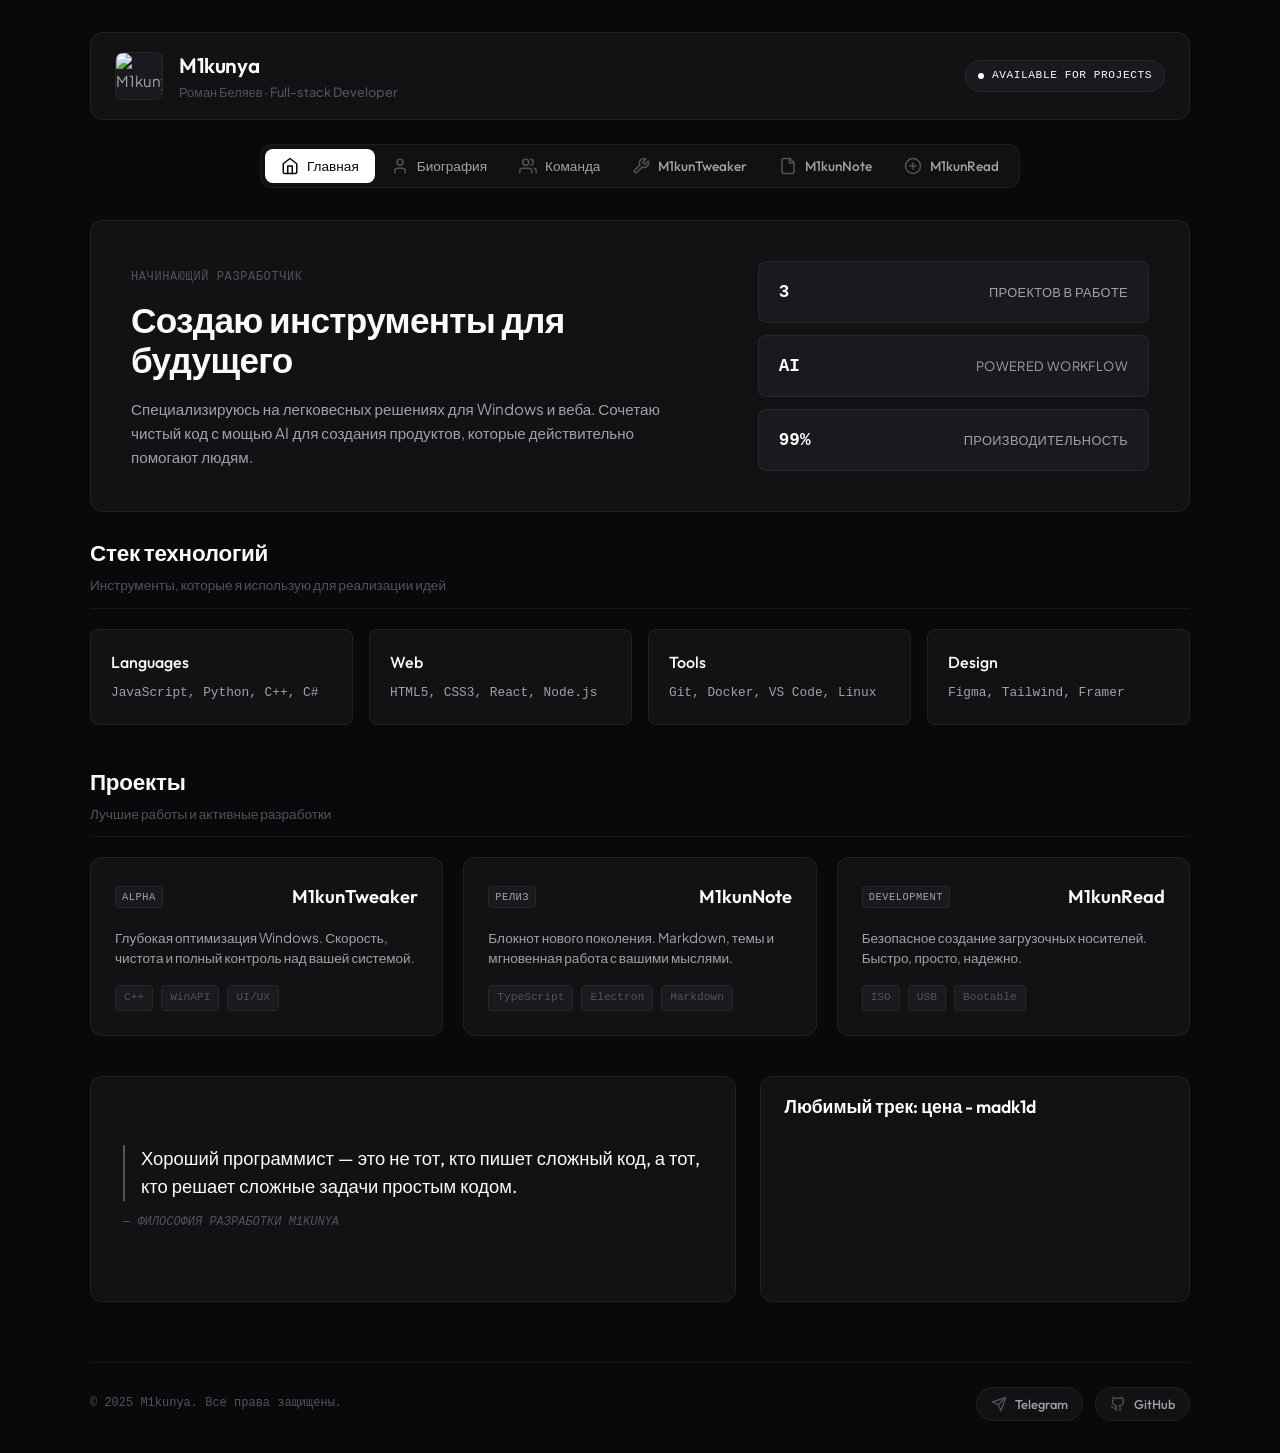
==== commit 9089d44b: "изменение версии m1kunnote" ====
--- a/index.html
+++ b/index.html
@@ -1,5 +1,6 @@
 <!DOCTYPE html>
 <html lang="ru">
+
 <head>
     <meta charset="UTF-8">
     <meta name="viewport" content="width=device-width, initial-scale=1.0">
@@ -9,8 +10,11 @@
     <!-- Google Fonts -->
     <link rel="preconnect" href="https://fonts.googleapis.com">
     <link rel="preconnect" href="https://fonts.gstatic.com" crossorigin>
-    <link href="https://fonts.googleapis.com/css2?family=Outfit:wght@300;400;500;600;700;800&family=Plus+Jakarta+Sans:wght@300;400;500;600;700&display=swap" rel="stylesheet">
+    <link
+        href="https://fonts.googleapis.com/css2?family=Outfit:wght@300;400;500;600;700;800&family=Plus+Jakarta+Sans:wght@300;400;500;600;700&display=swap"
+        rel="stylesheet">
 </head>
+
 <body>
     <!-- Background glow elements -->
     <div class="glow-bg-container" aria-hidden="true">
@@ -24,7 +28,8 @@
         <div class="header-content">
             <div class="brand-section">
                 <div class="avatar-ring">
-                    <img src="https://avatars.githubusercontent.com/u/187798544?v=4" alt="M1kunya Avatar" class="avatar-img">
+                    <img src="https://avatars.githubusercontent.com/u/187798544?v=4" alt="M1kunya Avatar"
+                        class="avatar-img">
                 </div>
                 <div class="brand-text">
                     <h1>M1kunya</h1>
@@ -42,27 +47,54 @@
     <nav class="app-nav">
         <div class="nav-container">
             <button class="nav-pill active" data-target="home">
-                <svg xmlns="http://www.w3.org/2000/svg" width="18" height="18" viewBox="0 0 24 24" fill="none" stroke="currentColor" stroke-width="2" stroke-linecap="round" stroke-linejoin="round"><path d="m3 9 9-7 9 7v11a2 2 0 0 1-2 2H5a2 2 0 0 1-2-2z"/><polyline points="9 22 9 12 15 12 15 22"/></svg>
+                <svg xmlns="http://www.w3.org/2000/svg" width="18" height="18" viewBox="0 0 24 24" fill="none"
+                    stroke="currentColor" stroke-width="2" stroke-linecap="round" stroke-linejoin="round">
+                    <path d="m3 9 9-7 9 7v11a2 2 0 0 1-2 2H5a2 2 0 0 1-2-2z" />
+                    <polyline points="9 22 9 12 15 12 15 22" />
+                </svg>
                 Главная
             </button>
             <button class="nav-pill" data-target="biography">
-                <svg xmlns="http://www.w3.org/2000/svg" width="18" height="18" viewBox="0 0 24 24" fill="none" stroke="currentColor" stroke-width="2" stroke-linecap="round" stroke-linejoin="round"><path d="M19 21v-2a4 4 0 0 0-4-4H9a4 4 0 0 0-4 4v2"/><circle cx="12" cy="7" r="4"/></svg>
+                <svg xmlns="http://www.w3.org/2000/svg" width="18" height="18" viewBox="0 0 24 24" fill="none"
+                    stroke="currentColor" stroke-width="2" stroke-linecap="round" stroke-linejoin="round">
+                    <path d="M19 21v-2a4 4 0 0 0-4-4H9a4 4 0 0 0-4 4v2" />
+                    <circle cx="12" cy="7" r="4" />
+                </svg>
                 Биография
             </button>
             <button class="nav-pill" data-target="team">
-                <svg xmlns="http://www.w3.org/2000/svg" width="18" height="18" viewBox="0 0 24 24" fill="none" stroke="currentColor" stroke-width="2" stroke-linecap="round" stroke-linejoin="round"><path d="M17 21v-2a4 4 0 0 0-4-4H5a4 4 0 0 0-4 4v2"/><circle cx="9" cy="7" r="4"/><path d="M23 21v-2a4 4 0 0 0-3-3.87"/><path d="M16 3.13a4 4 0 0 1 0 7.75"/></svg>
+                <svg xmlns="http://www.w3.org/2000/svg" width="18" height="18" viewBox="0 0 24 24" fill="none"
+                    stroke="currentColor" stroke-width="2" stroke-linecap="round" stroke-linejoin="round">
+                    <path d="M17 21v-2a4 4 0 0 0-4-4H5a4 4 0 0 0-4 4v2" />
+                    <circle cx="9" cy="7" r="4" />
+                    <path d="M23 21v-2a4 4 0 0 0-3-3.87" />
+                    <path d="M16 3.13a4 4 0 0 1 0 7.75" />
+                </svg>
                 Команда
             </button>
             <button class="nav-pill" data-target="tweaker">
-                <svg xmlns="http://www.w3.org/2000/svg" width="18" height="18" viewBox="0 0 24 24" fill="none" stroke="currentColor" stroke-width="2" stroke-linecap="round" stroke-linejoin="round"><path d="M14.7 6.3a1 1 0 0 0 0 1.4l1.6 1.6a1 1 0 0 0 1.4 0l3.77-3.77a6 6 0 0 1-7.94 7.94l-6.91 6.91a2.12 2.12 0 0 1-3-3l6.91-6.91a6 6 0 0 1 7.94-7.94l-3.76 3.76z"/></svg>
+                <svg xmlns="http://www.w3.org/2000/svg" width="18" height="18" viewBox="0 0 24 24" fill="none"
+                    stroke="currentColor" stroke-width="2" stroke-linecap="round" stroke-linejoin="round">
+                    <path
+                        d="M14.7 6.3a1 1 0 0 0 0 1.4l1.6 1.6a1 1 0 0 0 1.4 0l3.77-3.77a6 6 0 0 1-7.94 7.94l-6.91 6.91a2.12 2.12 0 0 1-3-3l6.91-6.91a6 6 0 0 1 7.94-7.94l-3.76 3.76z" />
+                </svg>
                 M1kunTweaker
             </button>
             <button class="nav-pill" data-target="note">
-                <svg xmlns="http://www.w3.org/2000/svg" width="18" height="18" viewBox="0 0 24 24" fill="none" stroke="currentColor" stroke-width="2" stroke-linecap="round" stroke-linejoin="round"><path d="M14.5 2H6a2 2 0 0 0-2 2v16a2 2 0 0 0 2 2h12a2 2 0 0 0 2-2V7.5L14.5 2z"/><polyline points="14 2 14 8 20 8"/></svg>
+                <svg xmlns="http://www.w3.org/2000/svg" width="18" height="18" viewBox="0 0 24 24" fill="none"
+                    stroke="currentColor" stroke-width="2" stroke-linecap="round" stroke-linejoin="round">
+                    <path d="M14.5 2H6a2 2 0 0 0-2 2v16a2 2 0 0 0 2 2h12a2 2 0 0 0 2-2V7.5L14.5 2z" />
+                    <polyline points="14 2 14 8 20 8" />
+                </svg>
                 M1kunNote
             </button>
             <button class="nav-pill" data-target="read">
-                <svg xmlns="http://www.w3.org/2000/svg" width="18" height="18" viewBox="0 0 24 24" fill="none" stroke="currentColor" stroke-width="2" stroke-linecap="round" stroke-linejoin="round"><circle cx="12" cy="12" r="10"/><path d="M12 8v8"/><path d="M8 12h8"/></svg>
+                <svg xmlns="http://www.w3.org/2000/svg" width="18" height="18" viewBox="0 0 24 24" fill="none"
+                    stroke="currentColor" stroke-width="2" stroke-linecap="round" stroke-linejoin="round">
+                    <circle cx="12" cy="12" r="10" />
+                    <path d="M12 8v8" />
+                    <path d="M8 12h8" />
+                </svg>
                 M1kunRead
             </button>
         </div>
@@ -70,14 +102,15 @@
 
     <!-- Main Content Area -->
     <main class="app-main">
-        
+
         <!-- HOME SECTION -->
         <section id="home" class="content-tab active">
             <div class="hero-card">
                 <div class="hero-info">
                     <span class="badge-accent">Начинающий разработчик</span>
                     <h2>Создаю инструменты для будущего</h2>
-                    <p>Специализируюсь на легковесных решениях для Windows и веба. Сочетаю чистый код с мощью AI для создания продуктов, которые действительно помогают людям.</p>
+                    <p>Специализируюсь на легковесных решениях для Windows и веба. Сочетаю чистый код с мощью AI для
+                        создания продуктов, которые действительно помогают людям.</p>
                 </div>
                 <div class="metrics-grid">
                     <div class="metric-card">
@@ -147,7 +180,7 @@
                             <span class="tech-tag">UI/UX</span>
                         </div>
                     </div>
-                    
+
                     <div class="project-preview-card" data-project-link="note">
                         <div class="project-header">
                             <span class="card-status success">Релиз</span>
@@ -177,22 +210,29 @@
             </div>
 
             <!-- Bottom Row: Philosophy & Favorite Track -->
-            <div class="bottom-home-grid" style="display: grid; grid-template-columns: 1.2fr 0.8fr; gap: 24px; margin-top: 32px; align-items: stretch;">
+            <div class="bottom-home-grid">
                 <div class="philosophic-banner" style="margin: 0;">
                     <div class="banner-content">
                         <div class="quote-icon">“</div>
                         <blockquote>
-                            Хороший программист — это не тот, кто пишет сложный код, а тот, кто решает сложные задачи простым кодом.
+                            Хороший программист — это не тот, кто пишет сложный код, а тот, кто решает сложные задачи
+                            простым кодом.
                         </blockquote>
                         <cite>— Философия разработки M1kunya</cite>
                     </div>
                 </div>
-                
-                <div class="glass-block music-card-container" style="display: flex; flex-direction: column; padding: 16px; min-height: 220px; justify-content: space-between;">
-                    <h3 style="font-family: var(--font-heading); font-size: 1.1rem; color: #fff; margin-bottom: 12px; display: flex; align-items: center; gap: 8px;">
+
+                <div class="glass-block music-card-container"
+                    style="display: flex; flex-direction: column; padding: 16px; min-height: 220px; justify-content: space-between;">
+                    <h3
+                        style="font-family: var(--font-heading); font-size: 1.1rem; color: #fff; margin-bottom: 12px; display: flex; align-items: center; gap: 8px;">
                         <span></span> Любимый трек: цена - madk1d
                     </h3>
-                    <iframe style="border-radius:12px; border: none;" src="https://open.spotify.com/embed/album/3Duo917O1SGNn6g3mcJCYd?utm_source=generator" width="100%" height="152" frameBorder="0" allowfullscreen="" allow="autoplay; clipboard-write; encrypted-media; fullscreen; picture-in-picture" loading="lazy"></iframe>
+                    <iframe style="border-radius:12px; border: none;"
+                        src="https://open.spotify.com/embed/album/3Duo917O1SGNn6g3mcJCYd?utm_source=generator"
+                        width="100%" height="152" frameBorder="0" allowfullscreen=""
+                        allow="autoplay; clipboard-write; encrypted-media; fullscreen; picture-in-picture"
+                        loading="lazy"></iframe>
                 </div>
             </div>
         </section>
@@ -203,15 +243,16 @@
                 <div class="bio-hero-info">
                     <span class="badge-accent">About Me</span>
                     <h2>Роман Беляев</h2>
-                    <p class="bio-intro">Full-stack разработчик и исследователь AI. Создаю софт, который делает жизнь проще. Ростов-на-Дону, Россия.</p>
-                    
+                    <p class="bio-intro">Full-stack разработчик и исследователь AI. Создаю софт, который делает жизнь
+                        проще. Ростов-на-Дону, Россия.</p>
+
                     <div class="info-tags">
                         <span class="pill-badge soft">#Windows</span>
                         <span class="pill-badge info">#AI</span>
                         <span class="pill-badge success">#SelfTaught</span>
                     </div>
                 </div>
-                
+
                 <div class="bio-stats">
                     <div class="bio-stat-item">
                         <span class="num text-accent" data-target="12">0</span>
@@ -252,9 +293,14 @@
                 <div class="glass-block">
                     <h3>История жизни</h3>
                     <div class="bio-text">
-                        <p>Роман родился и вырос в городе Ростов-на-Дону, где и проживает по сей день. Его путь в мире технологий начался с самостоятельного изучения программирования, что стало отправной точкой для развития его карьеры.</p>
-                        <p>Стримерская деятельность началась после успешного эксперимента на платформе Twitch, где Роман впервые набрал 20 зрителей за один стрим. Этот опыт вдохновил его на дальнейшее развитие в данном направлении.</p>
-                        <p>На протяжении своей карьеры Роман столкнулся с различными вызовами, включая потерю исходного кода проектов, что только укрепило его навыки и опыт в разработке.</p>
+                        <p>Роман родился и вырос в городе Ростов-на-Дону, где и проживает по сей день. Его путь в мире
+                            технологий начался с самостоятельного изучения программирования, что стало отправной точкой
+                            для развития его карьеры.</p>
+                        <p>Стримерская деятельность началась после успешного эксперимента на платформе Twitch, где Роман
+                            впервые набрал 20 зрителей за один стрим. Этот опыт вдохновил его на дальнейшее развитие в
+                            данном направлении.</p>
+                        <p>На протяжении своей карьеры Роман столкнулся с различными вызовами, включая потерю исходного
+                            кода проектов, что только укрепило его навыки и опыт в разработке.</p>
                     </div>
                 </div>
             </div>
@@ -269,22 +315,26 @@
                     <div class="highlight-card">
                         <div class="hl-number">01</div>
                         <h3>Дважды терял исходный код</h3>
-                        <p>Эти инциденты научили важности резервного копирования и управления версиями кода (Git), что значительно улучшило его подход к разработке.</p>
+                        <p>Эти инциденты научили важности резервного копирования и управления версиями кода (Git), что
+                            значительно улучшило его подход к разработке.</p>
                     </div>
                     <div class="highlight-card">
                         <div class="hl-number">02</div>
                         <h3>Быстрое изучение технологий</h3>
-                        <p>Легко освоил такие языки программирования как JavaScript, Python, C++, C#, что демонстрирует его способности к быстрому обучению.</p>
+                        <p>Легко освоил такие языки программирования как JavaScript, Python, C++, C#, что демонстрирует
+                            его способности к быстрому обучению.</p>
                     </div>
                     <div class="highlight-card">
                         <div class="hl-number">03</div>
                         <h3>Самостоятельное развитие</h3>
-                        <p>Все свои навыки в разработке и стриминге Роман приобрел благодаря собственной инициативе, упорству и практике.</p>
+                        <p>Все свои навыки в разработке и стриминге Роман приобрел благодаря собственной инициативе,
+                            упорству и практике.</p>
                     </div>
                     <div class="highlight-card">
                         <div class="hl-number">04</div>
                         <h3>Использование нейросетей</h3>
-                        <p>Роман следит за бэкендом кода, в то время как нейросеть помогает с фронтендом. Это позволяет оптимизировать процесс и ускорить релизы.</p>
+                        <p>Роман следит за бэкендом кода, в то время как нейросеть помогает с фронтендом. Это позволяет
+                            оптимизировать процесс и ускорить релизы.</p>
                     </div>
                 </div>
             </div>
@@ -292,7 +342,8 @@
             <div class="philosophic-banner alt-style">
                 <div class="banner-content">
                     <blockquote class="philosophy-quote">
-                        "Каждый вызов — это возможность для роста. Потеря кода не означает поражение, а дает шанс создать что-то еще лучшее."
+                        "Каждый вызов — это возможность для роста. Потеря кода не означает поражение, а дает шанс
+                        создать что-то еще лучшее."
                     </blockquote>
                 </div>
             </div>
@@ -304,7 +355,8 @@
                 <div class="th-info">
                     <span class="badge-accent">Коллаборация и рост</span>
                     <h2>Кто мы</h2>
-                    <p>Мы небольшая, но гибкая команда, объединяющая разработку, дизайн и эксперименты с нейросетями. Фокусируемся на продуктах, которые делают работу пользователей проще и приятнее.</p>
+                    <p>Мы небольшая, но гибкая команда, объединяющая разработку, дизайн и эксперименты с нейросетями.
+                        Фокусируемся на продуктах, которые делают работу пользователей проще и приятнее.</p>
                 </div>
                 <div class="th-metrics">
                     <div class="metric-min">
@@ -330,12 +382,14 @@
                         <div class="class-card">
                             <h4>Комьюнити тестировщиков</h4>
                             <p class="role-sub">Обратная связь и тесты</p>
-                            <p>Помогают находить баги, предлагают улучшения и проверяют стабильность сборок на разных версиях систем Windows 10/11.</p>
+                            <p>Помогают находить баги, предлагают улучшения и проверяют стабильность сборок на разных
+                                версиях систем Windows 10/11.</p>
                         </div>
                         <div class="class-card">
                             <h4>AI-ассистенты</h4>
                             <p class="role-sub">Исследования и автоматизация</p>
-                            <p>Генерируют идеи, ускоряют написание кода и документации, помогают прототипировать функции интерфейсов.</p>
+                            <p>Генерируют идеи, ускоряют написание кода и документации, помогают прототипировать функции
+                                интерфейсов.</p>
                         </div>
                     </div>
                 </div>
@@ -348,21 +402,24 @@
                             <span class="m-icon">💎</span>
                             <div>
                                 <h4>Прозрачность</h4>
-                                <p>Регулярно обновляем планы, версии и статусы. Вся документация и дизайн доступны в открытом виде.</p>
+                                <p>Регулярно обновляем планы, версии и статусы. Вся документация и дизайн доступны в
+                                    открытом виде.</p>
                             </div>
                         </div>
                         <div class="method-item">
                             <span class="m-icon">🧪</span>
                             <div>
                                 <h4>Эксперименты</h4>
-                                <p>Тестируем новые подходы к Windows API, автотестам и интеграции AI, чтобы ускорить наши релизы.</p>
+                                <p>Тестируем новые подходы к Windows API, автотестам и интеграции AI, чтобы ускорить
+                                    наши релизы.</p>
                             </div>
                         </div>
                         <div class="method-item">
                             <span class="m-icon">📣</span>
                             <div>
                                 <h4>Коммуникация</h4>
-                                <p>Поддерживаем быстрые циклы обратной связи с пользователями через Telegram и GitHub Issues.</p>
+                                <p>Поддерживаем быстрые циклы обратной связи с пользователями через Telegram и GitHub
+                                    Issues.</p>
                             </div>
                         </div>
                     </div>
@@ -379,7 +436,8 @@
                     <div class="adv-card">
                         <div class="adv-icon">🚀</div>
                         <h4>Быстрые релизы</h4>
-                        <p>Маленькая команда и короткие циклы — быстрее проверяем идеи, фиксим баги и выкатываем улучшения.</p>
+                        <p>Маленькая команда и короткие циклы — быстрее проверяем идеи, фиксим баги и выкатываем
+                            улучшения.</p>
                     </div>
                     <div class="adv-card">
                         <div class="adv-icon">🤝</div>
@@ -389,7 +447,8 @@
                     <div class="adv-card">
                         <div class="adv-icon">🧠</div>
                         <h4>Автоматизация</h4>
-                        <p>Активно используем нейросети и скрипты для рутины, чтобы сфокусироваться на качестве продукта.</p>
+                        <p>Активно используем нейросети и скрипты для рутины, чтобы сфокусироваться на качестве
+                            продукта.</p>
                     </div>
                 </div>
             </div>
@@ -405,17 +464,19 @@
                         <div class="member-avatar">👑</div>
                         <h3>Роман Беляев (@IAmM1kunya)</h3>
                         <p class="role">Главный по продуктам и релизам</p>
-                        <p class="bio">Создает, определяет приоритеты, следит за качеством сборок и принимает финальные решения по фичам, дизайну и релизам.</p>
+                        <p class="bio">Создает, определяет приоритеты, следит за качеством сборок и принимает финальные
+                            решения по фичам, дизайну и релизам.</p>
                         <div class="tags-row">
                             <span class="member-tag">Главный разработчик</span>
                         </div>
                     </div>
-                    
+
                     <div class="member-card">
                         <div class="member-avatar">🛡️</div>
                         <h3>Ликспи (@lixpis)</h3>
                         <p class="role">Бета-Тестер</p>
-                        <p class="bio">Первый официальный бета-тестер. Проводит детальные проверки и находит редкие баги.</p>
+                        <p class="bio">Первый официальный бета-тестер. Проводит детальные проверки и находит редкие
+                            баги.</p>
                         <div class="tags-row">
                             <span class="member-tag">Tweaker</span>
                             <span class="member-tag">Note</span>
@@ -427,7 +488,8 @@
                         <div class="member-avatar">⚡</div>
                         <h3>Sl1de (@TheNiceBruh)</h3>
                         <p class="role">Тестировщик оптимизаций</p>
-                        <p class="bio">Тестировал пак оптимизации на ранних этапах разработки. Помогал выявлять проблемы совместимости.</p>
+                        <p class="bio">Тестировал пак оптимизации на ранних этапах разработки. Помогал выявлять проблемы
+                            совместимости.</p>
                         <div class="tags-row">
                             <span class="member-tag">Tweaker</span>
                             <span class="member-tag">Оптимизация</span>
@@ -445,7 +507,8 @@
                         <h2>M1kunTweaker</h2>
                         <span class="status-badge danger">В разработке · BETA 1.0B</span>
                     </div>
-                    <p class="ph-desc">Утилита для глубокой кастомизации и оптимизации Windows. Фокус на скорости работы, аккуратных безопасных настройках и автоматизации повседневных процессов.</p>
+                    <p class="ph-desc">Утилита для глубокой кастомизации и оптимизации Windows. Фокус на скорости
+                        работы, аккуратных безопасных настройках и автоматизации повседневных процессов.</p>
                 </div>
             </div>
 
@@ -475,7 +538,7 @@
                             <span>Резервное восстановление системы в 1 клик</span>
                         </li>
                     </ul>
-                    
+
                     <div class="tags-block">
                         <span class="pill-badge soft">Оптимизация</span>
                         <span class="pill-badge info">Твики UI</span>
@@ -489,11 +552,13 @@
                     <ul class="styled-checklist">
                         <li>
                             <span class="star-icon">★</span>
-                            <span>Интуитивно понятный минималистичный дизайн, не требующий опыта работы с твикерами.</span>
+                            <span>Интуитивно понятный минималистичный дизайн, не требующий опыта работы с
+                                твикерами.</span>
                         </li>
                         <li>
                             <span class="star-icon">★</span>
-                            <span>Автоматическое обнаружение и безопасное исправление распространенных системных сбоев.</span>
+                            <span>Автоматическое обнаружение и безопасное исправление распространенных системных
+                                сбоев.</span>
                         </li>
                     </ul>
                 </div>
@@ -502,19 +567,38 @@
             <!-- Interactive UI Preview -->
             <div class="glass-block section-block">
                 <h3>Интерактивный прототип M1kunTweaker</h3>
-                <p style="margin-bottom: 20px; font-size: 0.9rem; color: var(--text-muted);">Попробуйте функции оптимизации прямо в браузере (симулированный интерфейс приложения):</p>
+                <p style="margin-bottom: 20px; font-size: 0.9rem; color: var(--text-muted);">Попробуйте функции
+                    оптимизации прямо в браузере (симулированный интерфейс приложения):</p>
                 <div class="tweaker-demo-container">
                     <div class="tweaker-sidebar">
                         <div class="tweaker-side-item active" data-tab="tweaks">
-                            <svg xmlns="http://www.w3.org/2000/svg" width="16" height="16" viewBox="0 0 24 24" fill="none" stroke="currentColor" stroke-width="2" stroke-linecap="round" stroke-linejoin="round"><path d="M12.22 2h-.44a2 2 0 0 0-2 2v.18a2 2 0 0 1-1 1.73l-.43.25a2 2 0 0 1-2 0l-.15-.08a2 2 0 0 0-2.73.73l-.22.38a2 2 0 0 0 .73 2.73l.15.1a2 2 0 0 1 1 1.72v.51a2 2 0 0 1-1 1.74l-.15.09a2 2 0 0 0-.73 2.73l.22.38a2 2 0 0 0 2.73.73l.15-.08a2 2 0 0 1 2 0l.43.25a2 2 0 0 1 1 1.73V20a2 2 0 0 0 2 2h.44a2 2 0 0 0 2-2v-.18a2 2 0 0 1 1-1.73l.43-.25a2 2 0 0 1 2 0l.15.08a2 2 0 0 0 2.73-.73l.22-.39a2 2 0 0 0-.73-2.73l-.15-.08a2 2 0 0 1-1-1.74v-.5a2 2 0 0 1 1-1.74l.15-.1a2 2 0 0 0 .73-2.73l-.22-.38a2 2 0 0 0-2.73-.73l-.15.08a2 2 0 0 1-2 0l-.43-.25a2 2 0 0 1-1-1.73V4a2 2 0 0 0-2-2z"/><circle cx="12" cy="12" r="3"/></svg>
+                            <svg xmlns="http://www.w3.org/2000/svg" width="16" height="16" viewBox="0 0 24 24"
+                                fill="none" stroke="currentColor" stroke-width="2" stroke-linecap="round"
+                                stroke-linejoin="round">
+                                <path
+                                    d="M12.22 2h-.44a2 2 0 0 0-2 2v.18a2 2 0 0 1-1 1.73l-.43.25a2 2 0 0 1-2 0l-.15-.08a2 2 0 0 0-2.73.73l-.22.38a2 2 0 0 0 .73 2.73l.15.1a2 2 0 0 1 1 1.72v.51a2 2 0 0 1-1 1.74l-.15.09a2 2 0 0 0-.73 2.73l.22.38a2 2 0 0 0 2.73.73l.15-.08a2 2 0 0 1 2 0l.43.25a2 2 0 0 1 1 1.73V20a2 2 0 0 0 2 2h.44a2 2 0 0 0 2-2v-.18a2 2 0 0 1 1-1.73l.43-.25a2 2 0 0 1 2 0l.15.08a2 2 0 0 0 2.73-.73l.22-.39a2 2 0 0 0-.73-2.73l-.15-.08a2 2 0 0 1-1-1.74v-.5a2 2 0 0 1 1-1.74l.15-.1a2 2 0 0 0 .73-2.73l-.22-.38a2 2 0 0 0-2.73-.73l-.15.08a2 2 0 0 1-2 0l-.43-.25a2 2 0 0 1-1-1.73V4a2 2 0 0 0-2-2z" />
+                                <circle cx="12" cy="12" r="3" />
+                            </svg>
                             <span>Твики системы</span>
                         </div>
                         <div class="tweaker-side-item" data-tab="services">
-                            <svg xmlns="http://www.w3.org/2000/svg" width="16" height="16" viewBox="0 0 24 24" fill="none" stroke="currentColor" stroke-width="2" stroke-linecap="round" stroke-linejoin="round"><path d="M21 16V8a2 2 0 0 0-1-1.73l-7-4a2 2 0 0 0-2 0l-7 4A2 2 0 0 0 3 8v8a2 2 0 0 0 1 1.73l7 4a2 2 0 0 0 2 0l7-4A2 2 0 0 0 21 16z"/><polyline points="3.27 6.96 12 12.01 20.73 6.96"/><line x1="12" y1="22.08" x2="12" y2="12"/></svg>
+                            <svg xmlns="http://www.w3.org/2000/svg" width="16" height="16" viewBox="0 0 24 24"
+                                fill="none" stroke="currentColor" stroke-width="2" stroke-linecap="round"
+                                stroke-linejoin="round">
+                                <path
+                                    d="M21 16V8a2 2 0 0 0-1-1.73l-7-4a2 2 0 0 0-2 0l-7 4A2 2 0 0 0 3 8v8a2 2 0 0 0 1 1.73l7 4a2 2 0 0 0 2 0l7-4A2 2 0 0 0 21 16z" />
+                                <polyline points="3.27 6.96 12 12.01 20.73 6.96" />
+                                <line x1="12" y1="22.08" x2="12" y2="12" />
+                            </svg>
                             <span>Службы</span>
                         </div>
                         <div class="tweaker-side-item" data-tab="privacy">
-                            <svg xmlns="http://www.w3.org/2000/svg" width="16" height="16" viewBox="0 0 24 24" fill="none" stroke="currentColor" stroke-width="2" stroke-linecap="round" stroke-linejoin="round"><rect x="3" y="11" width="18" height="11" rx="2" ry="2"/><path d="M7 11V7a5 5 0 0 1 10 0v4"/></svg>
+                            <svg xmlns="http://www.w3.org/2000/svg" width="16" height="16" viewBox="0 0 24 24"
+                                fill="none" stroke="currentColor" stroke-width="2" stroke-linecap="round"
+                                stroke-linejoin="round">
+                                <rect x="3" y="11" width="18" height="11" rx="2" ry="2" />
+                                <path d="M7 11V7a5 5 0 0 1 10 0v4" />
+                            </svg>
                             <span>Приватность</span>
                         </div>
                     </div>
@@ -556,14 +640,16 @@
                                     <h4>Служба телеметрии (DiagTrack)</h4>
                                     <p>Сбор данных об использовании системы в Microsoft</p>
                                 </div>
-                                <button class="demo-action-btn btn-danger-style" id="btn-disable-telemetry">Отключить</button>
+                                <button class="demo-action-btn btn-danger-style"
+                                    id="btn-disable-telemetry">Отключить</button>
                             </div>
                             <div class="demo-option-row">
                                 <div class="demo-option-info">
                                     <h4>Центр обновлений Windows</h4>
                                     <p>Автоматическое скачивание обновлений в фоне</p>
                                 </div>
-                                <button class="demo-action-btn btn-secondary-style" id="btn-toggle-updates">Приостановить</button>
+                                <button class="demo-action-btn btn-secondary-style"
+                                    id="btn-toggle-updates">Приостановить</button>
                             </div>
                         </div>
                         <!-- Privacy Tab -->
@@ -627,12 +713,22 @@
                 <div class="ph-info">
                     <div class="ph-header">
                         <h2>M1kunNote</h2>
-                        <span class="status-badge success">Релиз · Версия 1.0.0</span>
-                    </div>
-                    <p class="ph-desc">Современный текстовый редактор с поддержкой разметки Markdown, кастомными темами и горячими клавишами. Создан, чтобы писать и структурировать мысли без лишнего визуального шума.</p>
+                        <span class="status-badge success">Релиз · Версия 1.0.1</span>
+                    </div>
+                    <p class="ph-desc">Современный текстовый редактор с поддержкой разметки Markdown, кастомными темами
+                        и горячими клавишами. Создан, чтобы писать и структурировать мысли без лишнего визуального шума.
+                    </p>
                     <div class="ph-actions" style="margin-top: 20px; display: flex; gap: 12px;">
-                        <a href="https://github.com/Funtyra52/M1kunNote" target="_blank" rel="noopener" class="flash-btn" style="text-decoration: none; display: inline-flex; align-items: center; gap: 8px;">
-                            <svg xmlns="http://www.w3.org/2000/svg" width="16" height="16" viewBox="0 0 24 24" fill="none" stroke="currentColor" stroke-width="2" stroke-linecap="round" stroke-linejoin="round"><path d="M15 22v-4a4.8 4.8 0 0 0-1-3.5c3 0 6-2 6-5.5.08-1.25-.27-2.48-1-3.5.28-1.15.28-2.35 0-3.5 0 0-1 0-3 1.5-2.64-.5-5.36-.5-8 0C6 2 5 2 5 2c-.3 1.15-.3 2.35 0 3.5A5.403 5.403 0 0 0 4 9c0 3.5 3 5.5 6 5.5-.39.49-.68 1.05-.85 1.65-.17.6-.22 1.23-.15 1.85v4"/><path d="M9 18c-4.51 2-5-2-7-2"/></svg>
+                        <a href="https://github.com/Funtyra52/M1kunNote" target="_blank" rel="noopener"
+                            class="flash-btn"
+                            style="text-decoration: none; display: inline-flex; align-items: center; gap: 8px;">
+                            <svg xmlns="http://www.w3.org/2000/svg" width="16" height="16" viewBox="0 0 24 24"
+                                fill="none" stroke="currentColor" stroke-width="2" stroke-linecap="round"
+                                stroke-linejoin="round">
+                                <path
+                                    d="M15 22v-4a4.8 4.8 0 0 0-1-3.5c3 0 6-2 6-5.5.08-1.25-.27-2.48-1-3.5.28-1.15.28-2.35 0-3.5 0 0-1 0-3 1.5-2.64-.5-5.36-.5-8 0C6 2 5 2 5 2c-.3 1.15-.3 2.35 0 3.5A5.403 5.403 0 0 0 4 9c0 3.5 3 5.5 6 5.5-.39.49-.68 1.05-.85 1.65-.17.6-.22 1.23-.15 1.85v4" />
+                                <path d="M9 18c-4.51 2-5-2-7-2" />
+                            </svg>
                             Открыть на GitHub
                         </a>
                     </div>
@@ -689,17 +785,20 @@
                     <div class="use-case-card">
                         <div class="uc-icon">👩‍💻</div>
                         <h4>Для разработчиков</h4>
-                        <p>Идеально подходит для написания README, ведения технической документации и сохранения сниппетов кода.</p>
+                        <p>Идеально подходит для написания README, ведения технической документации и сохранения
+                            сниппетов кода.</p>
                     </div>
                     <div class="use-case-card">
                         <div class="uc-icon">🎓</div>
                         <h4>Для студентов</h4>
-                        <p>Отличный инструмент для быстрого и понятного конспектирования лекций и структурирования учебных тем.</p>
+                        <p>Отличный инструмент для быстрого и понятного конспектирования лекций и структурирования
+                            учебных тем.</p>
                     </div>
                     <div class="use-case-card">
                         <div class="uc-icon">💼</div>
                         <h4>Для профессионалов</h4>
-                        <p>Подходит для ведения рабочих заметок на совещаниях, планирования задач и создания списков дел.</p>
+                        <p>Подходит для ведения рабочих заметок на совещаниях, планирования задач и создания списков
+                            дел.</p>
                     </div>
                 </div>
             </div>
@@ -726,7 +825,8 @@
                     </div>
                     <div class="req-item">
                         <span class="req-label">Дополнительно:</span>
-                        <span class="req-value">Поддержка Unicode, офлайн-режим, не требует прав администратора при установке для одного пользователя</span>
+                        <span class="req-value">Поддержка Unicode, офлайн-режим, не требует прав администратора при
+                            установке для одного пользователя</span>
                     </div>
                 </div>
             </div>
@@ -734,12 +834,19 @@
             <!-- Interactive Editor Preview -->
             <div class="glass-block section-block">
                 <h3>Интерактивный редактор Note (Концепт)</h3>
-                <p style="margin-bottom: 20px; font-size: 0.9rem; color: var(--text-muted);">Попробуйте написать Markdown и посмотреть на мгновенный результат с подсветкой:</p>
+                <p style="margin-bottom: 20px; font-size: 0.9rem; color: var(--text-muted);">Попробуйте написать
+                    Markdown и посмотреть на мгновенный результат с подсветкой:</p>
                 <div class="note-editor-demo">
                     <div class="note-editor-sidebar">
-                        <div class="note-file active" data-content="# Идеи.md\n\n- **Идея 1**: Написать твикер для Windows\n- **Идея 2**: Сделать редизайн портфолио\n- *Идея 3*: Запустить стрим на Twitch">📝 Идеи.md</div>
-                        <div class="note-file" data-content="# Список задач\n\n1. [x] Добавить интерактивные элементы\n2. [ ] Улучшить стили в CSS\n3. [ ] Написать JS скрипты">📝 To-do list.md</div>
-                        <div class="note-file" data-content="# Рецепт пирога 🥧\n\n- Мука: 2 стакана\n- Сахар: 1 стакан\n- Яблоки: 4 штуки\n\n*Выпекать при 180°C 40 минут.*">📝 Рецепт пирога.md</div>
+                        <div class="note-file active"
+                            data-content="# Идеи.md\n\n- **Идея 1**: Написать твикер для Windows\n- **Идея 2**: Сделать редизайн портфолио\n- *Идея 3*: Запустить стрим на Twitch">
+                            📝 Идеи.md</div>
+                        <div class="note-file"
+                            data-content="# Список задач\n\n1. [x] Добавить интерактивные элементы\n2. [ ] Улучшить стили в CSS\n3. [ ] Написать JS скрипты">
+                            📝 To-do list.md</div>
+                        <div class="note-file"
+                            data-content="# Рецепт пирога 🥧\n\n- Мука: 2 стакана\n- Сахар: 1 стакан\n- Яблоки: 4 штуки\n\n*Выпекать при 180°C 40 минут.*">
+                            📝 Рецепт пирога.md</div>
                     </div>
                     <div class="note-editor-workspace">
                         <div class="note-pane note-input-pane">
@@ -774,7 +881,9 @@
                         <h2>M1kunRead</h2>
                         <span class="status-badge danger">В разработке · BETA 1.0B</span>
                     </div>
-                    <p class="ph-desc">Удобная и сверхбыстрая утилита для записи ISO образов на USB-накопители и мгновенного создания загрузочных носителей. Просто выберите образ, укажите флешку и дождитесь проверки целостности.</p>
+                    <p class="ph-desc">Удобная и сверхбыстрая утилита для записи ISO образов на USB-накопители и
+                        мгновенного создания загрузочных носителей. Просто выберите образ, укажите флешку и дождитесь
+                        проверки целостности.</p>
                 </div>
             </div>
 
@@ -800,7 +909,7 @@
                             <span>Поддержка файловых систем FAT32, NTFS, exFAT</span>
                         </li>
                     </ul>
-                    
+
                     <div class="tags-block">
                         <span class="pill-badge soft">ISO на любые системы</span>
                     </div>
@@ -849,7 +958,8 @@
             <!-- Interactive Boot Flasher Prototype -->
             <div class="glass-block section-block">
                 <h3>Симулятор записи Read</h3>
-                <p style="margin-bottom: 20px; font-size: 0.9rem; color: var(--text-muted);">Интерактивный прототип процесса прошивки ISO образа на USB-носитель:</p>
+                <p style="margin-bottom: 20px; font-size: 0.9rem; color: var(--text-muted);">Интерактивный прототип
+                    процесса прошивки ISO образа на USB-носитель:</p>
                 <div class="read-flasher-demo">
                     <div class="flash-setup-row">
                         <div class="flash-field">
@@ -868,14 +978,14 @@
                             </select>
                         </div>
                     </div>
-                    
+
                     <div class="flash-progress-area" style="display: none;">
                         <div class="progress-bar-container">
                             <div class="progress-bar-fill" id="read-flash-progress"></div>
                         </div>
                         <div class="flash-status-text" id="read-flash-status">Подготовка к записи...</div>
                     </div>
-                    
+
                     <div class="flash-action-area">
                         <button class="flash-btn" id="read-btn-flash">Запустить запись</button>
                     </div>
@@ -891,11 +1001,20 @@
             <p class="copyright">© 2025 M1kunya. Все права защищены.</p>
             <div class="footer-links">
                 <a href="https://t.me/IAmM1kunya" target="_blank" rel="noopener" class="footer-link-pill telegram">
-                    <svg xmlns="http://www.w3.org/2000/svg" width="16" height="16" viewBox="0 0 24 24" fill="none" stroke="currentColor" stroke-width="2" stroke-linecap="round" stroke-linejoin="round"><path d="m22 2-7 20-4-9-9-4Z"/><path d="M22 2 11 13"/></svg>
+                    <svg xmlns="http://www.w3.org/2000/svg" width="16" height="16" viewBox="0 0 24 24" fill="none"
+                        stroke="currentColor" stroke-width="2" stroke-linecap="round" stroke-linejoin="round">
+                        <path d="m22 2-7 20-4-9-9-4Z" />
+                        <path d="M22 2 11 13" />
+                    </svg>
                     Telegram
                 </a>
                 <a href="https://github.com/Funtyra52" target="_blank" rel="noopener" class="footer-link-pill github">
-                    <svg xmlns="http://www.w3.org/2000/svg" width="16" height="16" viewBox="0 0 24 24" fill="none" stroke="currentColor" stroke-width="2" stroke-linecap="round" stroke-linejoin="round"><path d="M15 22v-4a4.8 4.8 0 0 0-1-3.5c3 0 6-2 6-5.5.08-1.25-.27-2.48-1-3.5.28-1.15.28-2.35 0-3.5 0 0-1 0-3 1.5-2.64-.5-5.36-.5-8 0C6 2 5 2 5 2c-.3 1.15-.3 2.35 0 3.5A5.403 5.403 0 0 0 4 9c0 3.5 3 5.5 6 5.5-.39.49-.68 1.05-.85 1.65-.17.6-.22 1.23-.15 1.85v4"/><path d="M9 18c-4.51 2-5-2-7-2"/></svg>
+                    <svg xmlns="http://www.w3.org/2000/svg" width="16" height="16" viewBox="0 0 24 24" fill="none"
+                        stroke="currentColor" stroke-width="2" stroke-linecap="round" stroke-linejoin="round">
+                        <path
+                            d="M15 22v-4a4.8 4.8 0 0 0-1-3.5c3 0 6-2 6-5.5.08-1.25-.27-2.48-1-3.5.28-1.15.28-2.35 0-3.5 0 0-1 0-3 1.5-2.64-.5-5.36-.5-8 0C6 2 5 2 5 2c-.3 1.15-.3 2.35 0 3.5A5.403 5.403 0 0 0 4 9c0 3.5 3 5.5 6 5.5-.39.49-.68 1.05-.85 1.65-.17.6-.22 1.23-.15 1.85v4" />
+                        <path d="M9 18c-4.51 2-5-2-7-2" />
+                    </svg>
                     GitHub
                 </a>
             </div>
@@ -907,4 +1026,5 @@
     <script src="script.js"></script>
     <script src="birthday.js"></script>
 </body>
-</html>
+
+</html>
--- a/CSS.css
+++ b/CSS.css
@@ -465,8 +465,9 @@
 .bottom-home-grid {
     display: grid;
     grid-template-columns: 1.2fr 0.8fr;
-    gap: 20px;
-    margin-top: 24px;
+    gap: 24px;
+    margin-top: 32px;
+    align-items: stretch;
 }
 
 .philosophic-banner {
@@ -1235,10 +1236,87 @@
         overflow-x: auto;
         border-right: none;
         border-bottom: 1px solid var(--border-whisper);
+        -ms-overflow-style: none;
+        scrollbar-width: none;
+    }
+    .tweaker-sidebar::-webkit-scrollbar {
+        display: none;
+    }
+    .tweaker-side-item {
+        white-space: nowrap;
     }
     .nav-container {
         width: 100%;
         overflow-x: auto;
+        -ms-overflow-style: none;
+        scrollbar-width: none;
+    }
+    .nav-container::-webkit-scrollbar {
+        display: none;
+    }
+    .nav-pill {
+        flex-shrink: 0;
+    }
+}
+
+@media (max-width: 480px) {
+    body {
+        padding: 0 16px;
+    }
+    
+    .app-header {
+        margin: 16px auto 16px auto;
+        padding: 12px 16px;
+    }
+    
+    .header-content {
+        flex-direction: column;
+        align-items: flex-start;
+        gap: 12px;
+    }
+    
+    .status-indicator {
+        align-self: flex-start;
+    }
+    
+    .app-nav {
+        top: 12px;
+        margin-bottom: 24px;
+    }
+    
+    .hero-card {
+        padding: 24px 20px;
+        gap: 24px;
+    }
+    
+    .hero-info h2 {
+        font-size: 1.75rem;
+    }
+    
+    .bio-hero-container {
+        padding: 20px;
+        gap: 16px;
+    }
+    
+    .bio-stats {
+        width: 100%;
+        justify-content: space-between;
+    }
+    
+    .glass-block {
+        padding: 16px;
+    }
+    
+    .app-footer {
+        margin-top: 24px;
+        padding-top: 16px;
+    }
+    
+    .footer-content {
+        flex-direction: column;
+        align-items: center;
+        text-align: center;
+        gap: 16px;
     }
 }
 
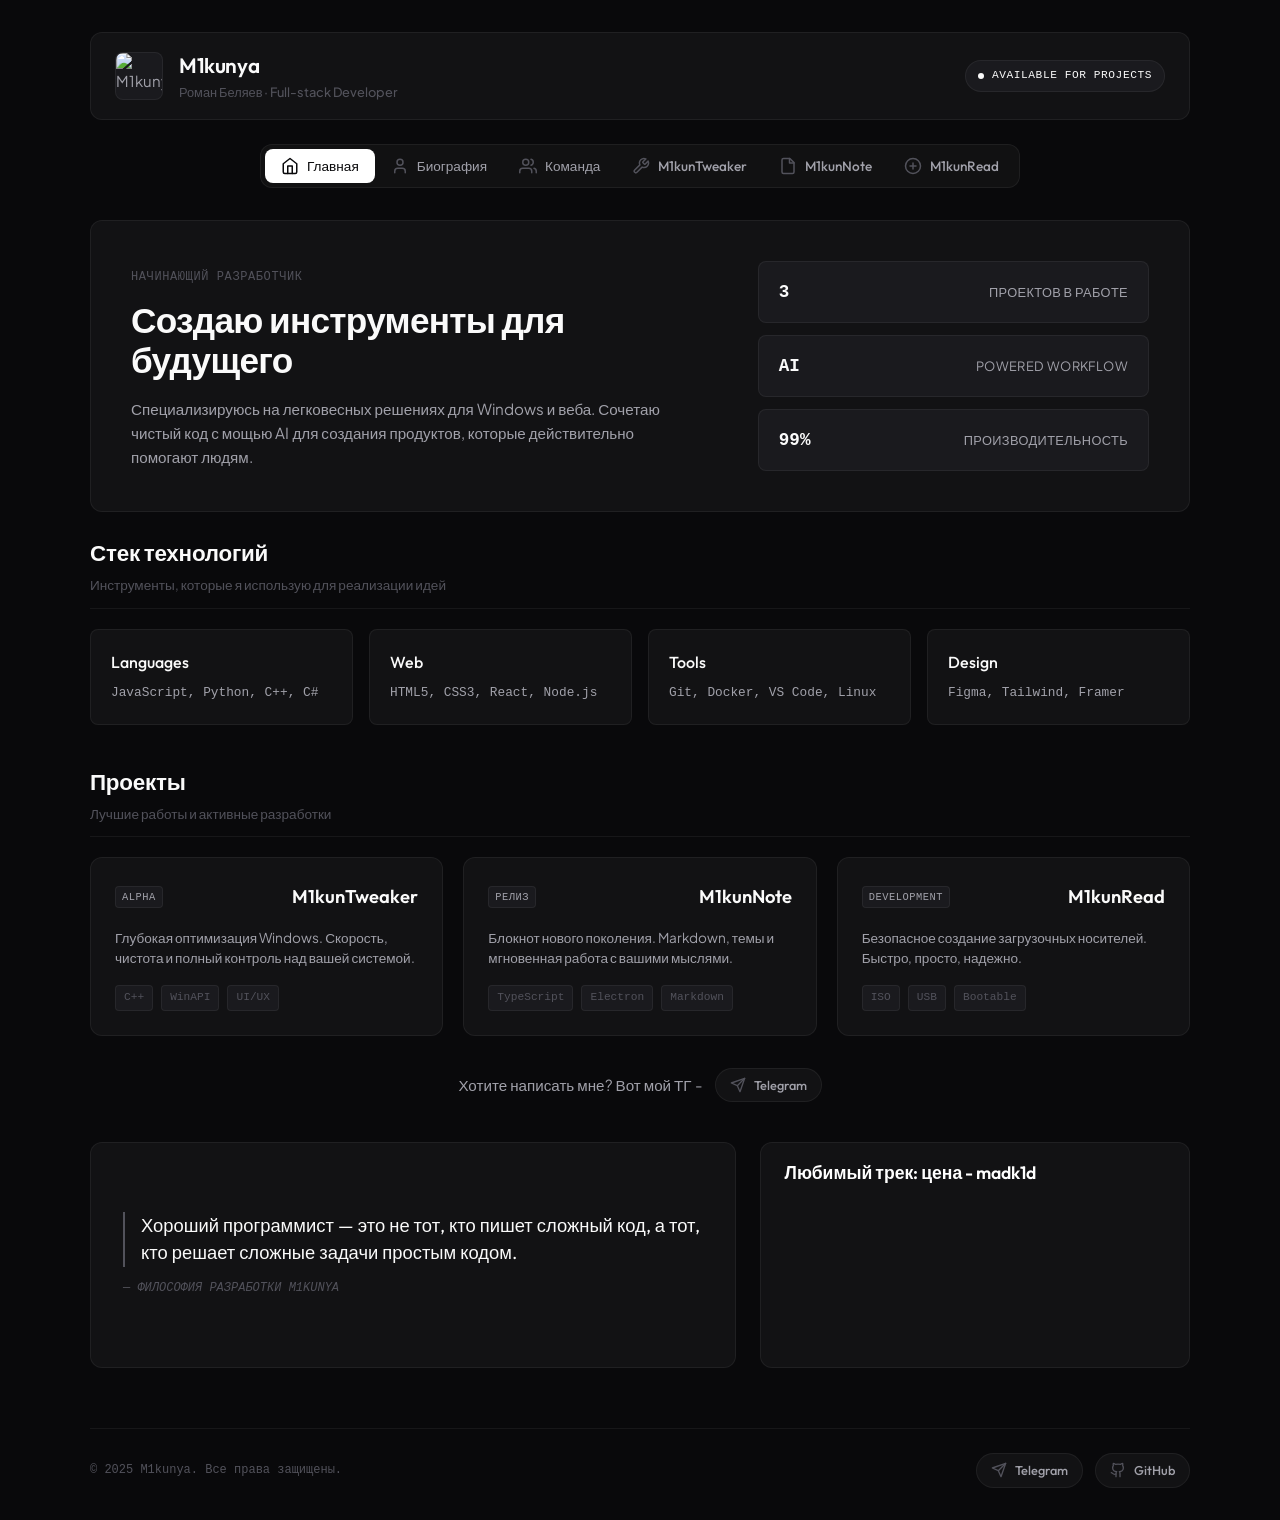
==== commit 61b72d3d: "Add Telegram contact link under projects section" ====
--- a/index.html
+++ b/index.html
@@ -207,6 +207,17 @@
                         </div>
                     </div>
                 </div>
+                <div style="margin-top: 32px; display: flex; align-items: center; justify-content: center; gap: 12px; font-size: 0.95rem; flex-wrap: wrap;">
+                    <span>Хотите написать мне? Вот мой ТГ -</span>
+                    <a href="https://t.me/IAmM1kunya" target="_blank" rel="noopener" class="footer-link-pill telegram">
+                        <svg xmlns="http://www.w3.org/2000/svg" width="16" height="16" viewBox="0 0 24 24" fill="none"
+                            stroke="currentColor" stroke-width="2" stroke-linecap="round" stroke-linejoin="round">
+                            <path d="m22 2-7 20-4-9-9-4Z" />
+                            <path d="M22 2 11 13" />
+                        </svg>
+                        Telegram
+                    </a>
+                </div>
             </div>
 
             <!-- Bottom Row: Philosophy & Favorite Track -->
